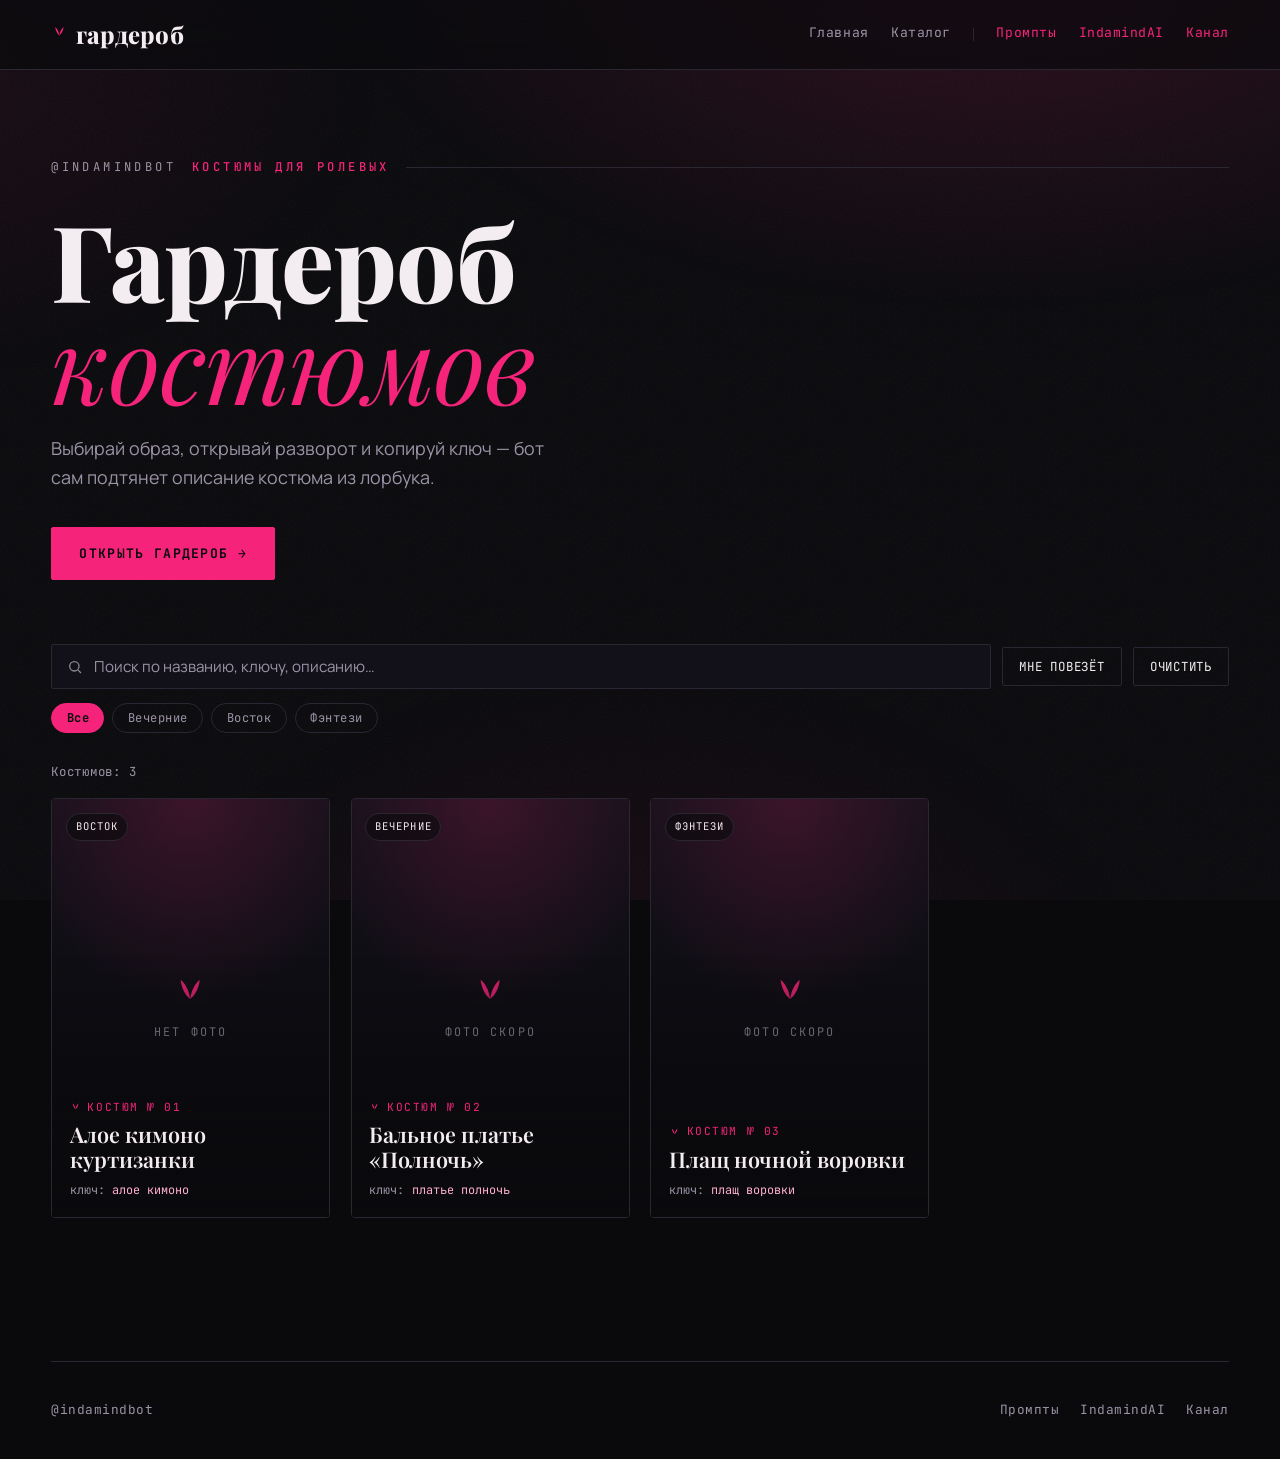
==== index.html @ 7b52be63 "Add files via upload" ====
<!DOCTYPE html>
<html lang="ru">
<head>
  <meta charset="UTF-8">
  <meta name="viewport" content="width=device-width, initial-scale=1.0">
  <title>гардероб</title>
  <meta name="description" content="Гардероб костюмов для ролевых игр: картинка, описание и ключ из лорбука.">
  <link rel="icon" type="image/png" href="[data-uri]">
  <link rel="apple-touch-icon" href="[data-uri]">
  <style>
@import url('https://fonts.googleapis.com/css2?family=Playfair+Display:ital,wght@0,400;0,600;0,800;0,900;1,400;1,600&family=Manrope:wght@400;500;600;700;800&family=JetBrains+Mono:wght@400;500;700&display=swap');

:root{
  --void:   #0a0a0d;
  --coal:   #121119;
  --smoke:  #1c1a25;
  --line:   #2a2733;
  --bone:   #f3ecf0;
  --ash:    #9c93a6;
  --demon:  #f5247a;
  --demon-deep: #b50f55;
  --blush:  #ffaecf;

  --display: "Playfair Display", Georgia, serif;
  --body:    "Manrope", system-ui, sans-serif;
  --mono:    "JetBrains Mono", ui-monospace, monospace;

  --maxw: 1180px;
}

*{ box-sizing: border-box; }
html{ scroll-behavior: smooth; }

body{
  margin: 0;
  background: var(--void);
  color: var(--bone);
  font-family: var(--body);
  font-size: 16px;
  line-height: 1.6;
  -webkit-font-smoothing: antialiased;
  position: relative;
  overflow-x: hidden;
}
body::before{
  content:""; position: fixed; inset: 0; z-index: -2; pointer-events: none;
  background:
    radial-gradient(1100px 620px at 78% -8%, rgba(245,36,122,.16), transparent 62%),
    radial-gradient(820px 520px at -8% 8%, rgba(245,36,122,.07), transparent 60%),
    radial-gradient(900px 700px at 50% 120%, rgba(181,15,85,.10), transparent 60%);
}
body::after{
  content:""; position: fixed; inset: 0; z-index: -1; pointer-events: none; opacity: .05;
  background-image: url("data:image/svg+xml;utf8,<svg xmlns='http://www.w3.org/2000/svg' width='160' height='160'><filter id='n'><feTurbulence type='fractalNoise' baseFrequency='0.85' numOctaves='2'/></filter><rect width='100%25' height='100%25' filter='url(%23n)'/></svg>");
}

a{ color: inherit; }
.wrap{ width: min(var(--maxw), 92vw); margin-inline: auto; }

.skip{ position:absolute; left:-9999px; top:0; background:var(--demon); color:#fff; padding:.6rem 1rem; z-index:100; }
.skip:focus{ left:1rem; top:1rem; }

.horns{ width:1em; height:1em; display:inline-block; fill: var(--demon); flex:none; }

/* ---------- nav ---------- */
.nav{
  position: sticky; top:0; z-index:30;
  background: rgba(10,10,13,.7);
  backdrop-filter: blur(14px);
  border-bottom: 1px solid var(--line);
}
.nav__inner{ display:flex; align-items:center; gap:1.4rem; padding:.95rem 0; }
.brand{
  display:inline-flex; align-items:center; gap:.5rem;
  font-family: var(--display); font-weight:800; font-size:1.5rem;
  letter-spacing:.01em; text-decoration:none;
}
.brand .horns{ font-size:1.05rem; transform: translateY(-1px); }
.nav__links{ margin-left:auto; display:flex; flex-wrap:wrap; align-items:center; gap:1.4rem; font-family:var(--mono); font-size:.82rem; letter-spacing:.04em; }
.nav__links a{
  text-decoration:none; color:var(--ash); padding-bottom:.2rem;
  border-bottom:1px solid transparent; transition:color .18s, border-color .18s;
}
.nav__links a:hover{ color:var(--bone); border-color:var(--demon); }
.nav__ext{ display:inline-flex; align-items:center; gap:1.4rem; }
.nav__ext:not(:empty)::before{ content:""; width:1px; height:13px; background:var(--line); }
.nav__ext .ext{ color:var(--demon); border-bottom:1px solid transparent; }
.nav__ext .ext:hover{ color:var(--blush); border-color:var(--demon); }
.handle-link{ text-decoration:none; color:inherit; transition:color .18s; }
.handle-link:hover{ color:var(--demon); }

/* ---------- hero ---------- */
.hero{ padding: 5.5rem 0 3rem; position:relative; }
.masthead{
  display:flex; align-items:center; gap:1rem;
  font-family:var(--mono); font-size:.76rem; letter-spacing:.28em; text-transform:uppercase;
  color:var(--ash); margin:0 0 2rem;
}
.masthead::after{ content:""; flex:1; height:1px; background:var(--line); }
.masthead b{ color:var(--demon); font-weight:500; }

.hero__title{
  font-family:var(--display); font-weight:800;
  font-size: clamp(3rem, 9vw, 6.6rem); line-height:.96; letter-spacing:-.01em;
  margin:0 0 1.4rem;
}
.hero__title em{ font-style:italic; font-weight:400; color:var(--demon); }
.hero__lead{ max-width:46ch; color:var(--ash); font-size:1.12rem; margin:0 0 2.2rem; }

.hero__body{ display:grid; gap:2.6rem; align-items:center; }
.hero__text{ min-width:0; }
.hero__art{ margin:0; position:relative; }
.hero__art img{ width:100%; height:auto; display:block; border-radius:6px; border:1px solid var(--line); box-shadow:0 24px 70px rgba(245,36,122,.2); }
.hero__art::before{ content:""; position:absolute; inset:0; border:1px solid var(--demon); border-radius:6px; transform:translate(12px,12px); opacity:.45; z-index:-1; }
@media(min-width:900px){ .hero__body{ grid-template-columns:1fr minmax(300px,440px); gap:4.5rem; } }

.btn{
  display:inline-flex; align-items:center; gap:.6rem;
  font-family:var(--mono); font-size:.82rem; letter-spacing:.1em; text-transform:uppercase;
  text-decoration:none; padding:.95rem 1.7rem;
  background:var(--demon); color:#0a0a0d; font-weight:700;
  border:1px solid var(--demon); border-radius:2px;
  transition: background .18s, box-shadow .18s, transform .1s;
}
.btn:hover{ background:var(--blush); box-shadow:0 8px 30px rgba(245,36,122,.35); }
.btn:active{ transform:translateY(1px); }

/* ---------- toolbar ---------- */
.toolbar{ padding:1rem 0 .2rem; }
.toolbar__row{ display:flex; flex-wrap:wrap; gap:.7rem; align-items:center; }
.search{ flex:1 1 240px; display:flex; align-items:center; gap:.6rem; background:var(--coal); border:1px solid var(--line); border-radius:2px; padding:.62rem .9rem; }
.search:focus-within{ border-color:var(--demon); }
.search input{ flex:1; min-width:0; background:none; border:none; color:var(--bone); font-family:var(--body); font-size:.95rem; outline:none; }
.search input::placeholder{ color:var(--ash); }
.search svg{ flex:none; opacity:.55; }
.tool-btn{
  font-family:var(--mono); font-size:.78rem; letter-spacing:.06em; text-transform:uppercase;
  background:transparent; color:var(--bone); border:1px solid var(--line); border-radius:2px;
  padding:.62rem 1rem; cursor:pointer; transition:border-color .18s, color .18s;
}
.tool-btn:hover{ border-color:var(--demon); color:var(--blush); }
.chips{ display:flex; flex-wrap:wrap; gap:.5rem; margin-top:.85rem; }
.chip{
  font-family:var(--mono); font-size:.76rem; letter-spacing:.04em;
  background:transparent; color:var(--ash); border:1px solid var(--line); border-radius:999px;
  padding:.4rem .9rem; cursor:pointer; transition:all .18s;
}
.chip:hover{ color:var(--bone); border-color:var(--ash); }
.chip[aria-pressed="true"]{ background:var(--demon); border-color:var(--demon); color:#0a0a0d; font-weight:700; }

.meta-row{ display:flex; justify-content:space-between; align-items:baseline; margin:1.6rem 0 1rem; color:var(--ash); font-family:var(--mono); font-size:.78rem; letter-spacing:.06em; }

/* ---------- grid / cards ---------- */
.grid{ display:grid; grid-template-columns:repeat(4,1fr); gap:1.3rem; padding-bottom:2.4rem; }
.card{
  position:relative; display:flex; flex-direction:column; height:420px;
  border:1px solid var(--line); border-radius:4px; overflow:hidden;
  background:var(--coal); cursor:pointer; text-align:left;
  transition: border-color .22s, transform .22s, box-shadow .22s;
}
.card:hover{ border-color:var(--demon); transform:translateY(-4px); box-shadow:0 18px 50px rgba(245,36,122,.18); }

.card__cover{ position:relative; flex:1; min-height:0; overflow:hidden; background:var(--smoke); }
.card__cover img{ width:100%; height:100%; object-fit:cover; display:block; transition:transform .5s ease; }
.card:hover .card__cover img{ transform:scale(1.06); }
.plate{ position:absolute; inset:0; display:grid; place-content:center; justify-items:center; gap:.6rem;
  background: radial-gradient(120% 90% at 50% 0%, rgba(245,36,122,.18), transparent 55%), linear-gradient(180deg, var(--coal), var(--void)); }
.plate .horns{ font-size:2.4rem; opacity:.9; }
.plate span{ font-family:var(--mono); font-size:.74rem; letter-spacing:.18em; text-transform:uppercase; color:var(--ash); }

.card__grad{ position:absolute; inset:0; background:linear-gradient(180deg, transparent 38%, rgba(10,10,13,.5) 64%, rgba(10,10,13,.97) 100%); }
.card__meta{ position:absolute; left:0; right:0; bottom:0; padding:1rem 1.1rem 1.1rem; }
.card__look{ font-family:var(--mono); font-size:.7rem; letter-spacing:.14em; text-transform:uppercase; color:var(--demon); display:flex; align-items:center; gap:.4rem; margin:0 0 .35rem; }
.card__title{ font-family:var(--display); font-weight:600; font-size:1.35rem; line-height:1.15; margin:0 0 .55rem; }
.card__key{ display:flex; align-items:center; gap:.45rem; font-family:var(--mono); font-size:.74rem; color:var(--blush); margin:0; white-space:nowrap; overflow:hidden; text-overflow:ellipsis; }
.card__key span{ color:var(--ash); flex:none; }
.card__cat{ position:absolute; top:.85rem; left:.85rem; font-family:var(--mono); font-size:.66rem; letter-spacing:.1em; text-transform:uppercase; color:var(--bone); background:rgba(10,10,13,.6); border:1px solid var(--line); backdrop-filter:blur(4px); padding:.28rem .55rem; border-radius:999px; }
.card__copy{ position:absolute; top:.85rem; right:.85rem; width:36px; height:36px; display:grid; place-items:center; border-radius:50%; border:1px solid var(--line); background:rgba(10,10,13,.6); color:var(--bone); cursor:pointer; opacity:0; transform:translateY(-4px); transition:all .2s; backdrop-filter:blur(4px); }
.card:hover .card__copy, .card:focus-within .card__copy{ opacity:1; transform:translateY(0); }
@media (hover:none){ .card__copy{ opacity:1; transform:none; } }
.card__copy:hover{ border-color:var(--demon); color:var(--demon); }
.card__copy.is-copied{ background:var(--demon); color:#0a0a0d; border-color:var(--demon); }

.empty{ text-align:center; color:var(--ash); padding:4rem 1rem; font-family:var(--mono); font-size:.88rem; }

/* ---------- modal ---------- */
.modal{ position:fixed; inset:0; z-index:50; display:none; align-items:center; justify-content:center; padding:1.2rem; }
.modal.open{ display:flex; }
.modal__bg{ position:absolute; inset:0; background:rgba(6,6,9,.78); backdrop-filter:blur(8px); animation:fade .25s ease; }
.modal__panel{
  position:relative; z-index:1; width:min(960px, 96vw); max-height:90vh; overflow:auto;
  display:grid; grid-template-columns:1fr 1.05fr;
  background:var(--coal); border:1px solid var(--line); border-radius:6px;
  box-shadow:0 30px 90px rgba(0,0,0,.6); animation:rise .28s ease;
}
.modal__media{ min-height:520px; background:var(--smoke); position:relative; overflow:hidden; }
.modal__media img{ position:absolute; inset:0; }
.modal__media img{ width:100%; height:100%; object-fit:cover; display:block; cursor:zoom-in; }
.modal__body{ padding:2rem; display:flex; flex-direction:column; gap:1rem; min-width:0; }
.modal__look{ font-family:var(--mono); font-size:.72rem; letter-spacing:.14em; text-transform:uppercase; color:var(--demon); display:flex; align-items:center; gap:.4rem; margin:0; }
.modal__title{ font-family:var(--display); font-weight:700; font-size:2rem; line-height:1.1; margin:0; }

.keys{ border:1px solid var(--line); border-radius:4px; padding:.85rem; background:rgba(245,36,122,.05); }
.keys__label{ font-family:var(--mono); font-size:.68rem; letter-spacing:.16em; text-transform:uppercase; color:var(--ash); margin:0 0 .55rem; }
.keys__list{ display:flex; flex-wrap:wrap; gap:.45rem; }
.key{
  display:inline-flex; align-items:center; gap:.45rem;
  font-family:var(--mono); font-size:.82rem; color:var(--bone);
  background:var(--void); border:1px solid var(--demon-deep); border-radius:999px;
  padding:.35rem .8rem; cursor:pointer; transition:all .18s;
}
.key svg{ opacity:.6; }
.key:hover{ border-color:var(--demon); color:var(--blush); }
.key.is-copied{ background:var(--demon); border-color:var(--demon); color:#0a0a0d; }
.keys__hint{ font-size:.78rem; color:var(--ash); margin:.55rem 0 0; }

.modal__tags{ display:flex; flex-wrap:wrap; gap:.4rem; }
.tag{ font-family:var(--mono); font-size:.7rem; color:var(--ash); border:1px solid var(--line); border-radius:999px; padding:.2rem .6rem; }
.modal__desc{ font-size:.95rem; line-height:1.7; color:#e7dfe6; background:var(--void); border:1px solid var(--line); border-radius:4px; padding:1rem; margin:0; white-space:pre-wrap; word-break:break-word; max-height:34vh; overflow:auto; }
.modal__actions{ margin-top:auto; display:grid; grid-template-columns:1fr 1fr; gap:.6rem; }
.modal__copy{ font-family:var(--mono); font-size:.78rem; letter-spacing:.08em; text-transform:uppercase; font-weight:700; background:var(--demon); color:#0a0a0d; border:1px solid var(--demon); border-radius:2px; padding:.9rem .6rem; cursor:pointer; transition:background .18s; }
.modal__copy:hover{ background:var(--blush); }
.modal__copy--ghost{ background:transparent; color:var(--bone); border-color:var(--line); }
.modal__copy--ghost:hover{ background:transparent; border-color:var(--demon); color:var(--blush); }
.modal__copy.is-copied{ background:var(--blush); border-color:var(--blush); color:#0a0a0d; }
.modal__copy--wide{ grid-column:1 / -1; }
.modal__close{ position:absolute; top:.7rem; right:.7rem; z-index:2; width:38px; height:38px; border-radius:50%; border:1px solid var(--line); background:rgba(10,10,13,.65); color:var(--bone); font-size:1.1rem; cursor:pointer; backdrop-filter:blur(4px); }
.modal__close:hover{ border-color:var(--demon); color:var(--demon); }

/* просмотр картинки целиком */
.zoom{ position:fixed; inset:0; z-index:60; display:none; align-items:center; justify-content:center; background:rgba(6,6,9,.94); padding:1.2rem; cursor:zoom-out; }
.zoom.open{ display:flex; }
.zoom img{ max-width:100%; max-height:100%; object-fit:contain; border-radius:4px; }

@keyframes fade{ from{opacity:0} to{opacity:1} }
@keyframes rise{ from{opacity:0; transform:translateY(14px) scale(.99)} to{opacity:1; transform:none} }

/* ---------- footer ---------- */
.foot{ border-top:1px solid var(--line); margin-top:2rem; padding:2.4rem 0; display:flex; flex-wrap:wrap; gap:1rem; justify-content:space-between; align-items:center; color:var(--ash); font-family:var(--mono); font-size:.8rem; letter-spacing:.04em; }
.foot a{ color:var(--ash); text-decoration:none; }
.foot a:hover{ color:var(--demon); }
[data-links]{ display:flex; flex-wrap:wrap; gap:1.3rem; }

:focus-visible{ outline:2px solid var(--demon); outline-offset:3px; }

@media (max-width:760px){
  .modal__panel{ grid-template-columns:1fr; }
  .modal__media{ min-height:0; aspect-ratio:4/5; }
  .modal__body{ padding:1.4rem; }
  .modal__title{ font-size:1.6rem; }
  .modal__desc{ max-height:none; }
}
@media (max-width:1080px){ .grid{ grid-template-columns:repeat(3,1fr); } }
@media (max-width:780px){ .grid{ grid-template-columns:repeat(2,1fr); } .card{ height:360px; } }
@media (max-width:520px){ .grid{ grid-template-columns:1fr; } .card{ height:440px; } .nav__links{ gap:.9rem; } .nav__ext{ gap:.9rem; } }

/* пагинация */
.pager{ display:flex; justify-content:center; align-items:center; gap:.4rem; flex-wrap:wrap; padding:.5rem 0 4rem; }
.pager button{ font-family:var(--mono); font-size:.82rem; min-width:40px; height:40px; padding:0 .75rem; background:transparent; color:var(--bone); border:1px solid var(--line); border-radius:4px; cursor:pointer; transition:all .15s; }
.pager button:hover:not(:disabled){ border-color:var(--demon); color:var(--blush); }
.pager button[aria-current="true"]{ background:var(--demon); border-color:var(--demon); color:#0a0a0d; font-weight:700; }
.pager button:disabled{ opacity:.3; cursor:default; }
.pager__gap{ color:var(--ash); padding:0 .15rem; }

@media (prefers-reduced-motion: reduce){
  *{ animation:none !important; transition:none !important; scroll-behavior:auto !important; }
  .card:hover .card__cover img{ transform:none; }
}

/* ===== курсоры ===== */
html, body { cursor: url("data:image/svg+xml,%3Csvg%20xmlns%3D%27http%3A%2F%2Fwww.w3.org%2F2000%2Fsvg%27%20width%3D%2728%27%20height%3D%2728%27%20viewBox%3D%270%200%2028%2028%27%3E%3Cpath%20d%3D%27M4%202%20L4%2020%20L8.5%2015.8%20L11.6%2022.6%20L14.5%2021.3%20L11.4%2014.8%20L17.6%2014.8%20Z%27%20fill%3D%27%23f5247a%27%20stroke%3D%27%23ffffff%27%20stroke-width%3D%271.3%27%20stroke-linejoin%3D%27round%27%2F%3E%3C%2Fsvg%3E") 4 2, auto; }
a, button, [role="button"], .chip, .tool-btn, .btn, .card, .card__copy, .key, .pager button, .modal__copy, .modal__close, .nav__links a, .handle-link, .nav__ext .ext { cursor: url("data:image/svg+xml,%3Csvg%20xmlns%3D%27http%3A%2F%2Fwww.w3.org%2F2000%2Fsvg%27%20width%3D%2728%27%20height%3D%2728%27%20viewBox%3D%270%200%2028%2028%27%3E%3Cpath%20d%3D%27M4%202%20L4%2020%20L8.5%2015.8%20L11.6%2022.6%20L14.5%2021.3%20L11.4%2014.8%20L17.6%2014.8%20Z%27%20fill%3D%27%23f5247a%27%20stroke%3D%27%23ffffff%27%20stroke-width%3D%271.3%27%20stroke-linejoin%3D%27round%27%2F%3E%3C%2Fsvg%3E") 4 2, default !important; }
input, textarea, select { cursor: text !important; }
@media (hover: none), (pointer: coarse) { html, body, a, button, [role="button"], .chip, .tool-btn, .btn, .card, .key, input, textarea, select { cursor: auto !important; } }
@keyframes rpShimmer { 0%{filter:hue-rotate(0deg) brightness(1.15)} 50%{filter:hue-rotate(-55deg) brightness(1.6)} 100%{filter:hue-rotate(0deg) brightness(1.15)} }
.siteglow.over{ animation: rpShimmer 1.1s linear infinite; }

/* ===== NSFW 21+ ===== */
.chip--nsfw{ border-color:#7a2740; color:#ff6aa0; }
.chip--nsfw[aria-pressed="true"]{ background:#7a1030; border-color:#7a1030; color:#ffd6e4; }
.grid.nsfw-blur{ filter: blur(16px); pointer-events:none; user-select:none; opacity:.5; }
.nsfwgate{ border:1px solid var(--line); border-radius:8px; background:linear-gradient(180deg, rgba(122,16,48,.20), var(--coal)); padding:2.4rem 1.5rem; text-align:center; margin:0 0 1.3rem; }
.nsfwgate__lock{ font-size:2.4rem; line-height:1; margin-bottom:.5rem; }
.nsfwgate h3{ font-family:var(--display); font-weight:700; font-size:1.7rem; margin:.2rem 0 .5rem; }
.nsfwgate p{ color:var(--ash); max-width:48ch; margin:0 auto 1.5rem; font-size:.97rem; }
.nsfwgate__btns{ display:flex; gap:.8rem; justify-content:center; flex-wrap:wrap; }
  </style>
</head>
<body>
  <a class="skip" href="#grid">К костюмам</a>

  <nav class="nav">
    <div class="wrap nav__inner">
      <a class="brand" href="#top">
        <svg class="horns" viewBox="0 0 24 24" aria-hidden="true"><path d="M12 15C9.2 13 6.8 9.2 6 3c2.9 2.4 5 5.9 6 12zm0 0c2.8-2 5.2-5.8 6-12-2.9 2.4-5 5.9-6 12z"/></svg>
        <span data-site-name>гардероб</span>
      </a>
      <div class="nav__links">
        <a href="#top">Главная</a>
        <a href="#grid">Каталог</a>
        <span class="nav__ext" data-links-nav></span>
      </div>
    </div>
  </nav>

  <main id="top">
    <header class="hero wrap">
      <p class="masthead"><a data-handle class="handle-link" href="#">@yourname</a> <b data-tagline>костюмы для ролевых</b></p>
      <div class="hero__body">
        <div class="hero__text">
          <h1 class="hero__title">Гардероб<br><em>костюмов</em></h1>
          <p class="hero__lead">
            Выбирай образ, открывай разворот и копируй ключ —
            бот сам подтянет описание костюма из лорбука.
          </p>
          <a class="btn" href="#grid">Открыть гардероб →</a>
        </div>
        <figure class="hero__art">
          <img src="wardrobe.png" alt="" loading="lazy"
               onerror="this.closest('.hero__art').style.display='none'">
        </figure>
      </div>
    </header>

    <div class="toolbar">
      <div class="wrap">
        <div class="toolbar__row">
          <label class="search">
            <svg width="16" height="16" viewBox="0 0 24 24" fill="none" stroke="currentColor" stroke-width="2" aria-hidden="true"><circle cx="11" cy="11" r="7"/><path d="m21 21-4.3-4.3"/></svg>
            <input id="search" type="search" placeholder="Поиск по названию, ключу, описанию…" aria-label="Поиск">
          </label>
          <button id="random" class="tool-btn" type="button">Мне повезёт</button>
          <button id="clear" class="tool-btn" type="button">Очистить</button>
        </div>
        <div id="chips" class="chips" role="group" aria-label="Категории"></div>
      </div>
    </div>

    <div class="wrap">
      <div class="meta-row"><span>Костюмов: <span id="count">0</span></span></div>
      <div id="nsfwgate" class="nsfwgate" hidden>
        <div class="nsfwgate__lock">🔞</div>
        <h3>Раздел 21+</h3>
        <p>Здесь материалы откровенного содержания только для взрослых. Открывая раздел, ты подтверждаешь, что тебе есть 21 год.</p>
        <div class="nsfwgate__btns">
          <button id="nsfwyes" class="btn" type="button">Мне есть 21 — открыть</button>
          <button id="nsfwno" class="tool-btn" type="button">Назад</button>
        </div>
      </div>
      <div id="grid" class="grid"></div>
      <p id="empty" class="empty" hidden>Ничего не нашлось. Попробуй другой запрос или категорию.</p>
      <div id="pager" class="pager"></div>
    </div>
  </main>

  <footer class="foot wrap">
    <a data-handle class="handle-link" href="#">@yourname</a>
    <span data-links></span>
  </footer>

  <div class="modal" id="modal" role="dialog" aria-modal="true" aria-labelledby="m-title" aria-hidden="true">
    <div class="modal__bg" data-close></div>
    <div class="modal__panel">
      <button class="modal__close" type="button" data-close aria-label="Закрыть">✕</button>
      <div class="modal__media" id="m-media"></div>
      <div class="modal__body">
        <p class="modal__look" id="m-look"></p>
        <h2 class="modal__title" id="m-title"></h2>
        <div class="keys" id="m-keysbox">
          <p class="keys__label">Ключ — нажми, чтобы скопировать</p>
          <div class="keys__list" id="m-keys"></div>
          <p class="keys__hint">Напиши ключ в чате — и бот наденет этот костюм.</p>
        </div>
        <div class="modal__tags" id="m-tags"></div>
        <p class="modal__desc" id="m-desc"></p>
        <div class="modal__actions">
          <button class="modal__copy" id="m-copykeys" type="button">Копировать ключи</button>
          <button class="modal__copy modal__copy--ghost" id="m-copyentry" type="button">Копировать запись</button>
          <button class="modal__copy modal__copy--ghost modal__copy--wide" id="m-copylink" type="button">Ссылка на костюм</button>
        </div>
      </div>
    </div>
  </div>

  <div class="zoom" id="zoom" aria-hidden="true"><img id="zoom-img" alt=""></div>

  <!-- костюмы берутся из costumes.js — правь ТОТ файл -->
  <script src="costumes.js"></script>
  <script>
/* ============================================================
   НАСТРОЙКИ — меняй здесь
   ============================================================ */
const CONFIG = {
  siteName: "гардероб",
  tagline:  "костюмы для ролевых",
  handle:   "@indamindbot",
  handleUrl: "https://t.me/indamindbot",
  links: {                                    // ссылки в меню и подвале ("" = скрыть)
    "Промпты":    "https://indamind.github.io/prompt/",
    "IndamindAI": "https://indamindai.com/",
    "Канал":      "https://t.me/your_cai"
  }
};

const HORNS = '<svg class="horns" viewBox="0 0 24 24" aria-hidden="true"><path d="M12 15C9.2 13 6.8 9.2 6 3c2.9 2.4 5 5.9 6 12zm0 0c2.8-2 5.2-5.8 6-12-2.9 2.4-5 5.9-6 12z"/></svg>';
const COPY_ICON = '<svg width="15" height="15" viewBox="0 0 24 24" fill="none" stroke="currentColor" stroke-width="2"><rect x="9" y="9" width="11" height="11" rx="2"/><path d="M5 15V5a2 2 0 0 1 2-2h10"/></svg>';
const KEY_ICON = '<svg width="12" height="12" viewBox="0 0 24 24" fill="none" stroke="currentColor" stroke-width="2"><rect x="9" y="9" width="11" height="11" rx="2"/><path d="M5 15V5a2 2 0 0 1 2-2h10"/></svg>';
const NS = "NSFW 21+";

let DATA = [];
const PER_PAGE = 12;
const state = { category: "Все", query: "", page: 1, nsfwOk: false };
const els = {};

function keysOf(p){ return (Array.isArray(p.keys) ? p.keys : [p.keys]).map(k=>String(k||"").trim()).filter(Boolean); }

function init(){
  DATA = Array.isArray(window.COSTUMES) ? window.COSTUMES : [];
  document.querySelectorAll("[data-site-name]").forEach(n => n.textContent = CONFIG.siteName);
  document.querySelectorAll("[data-tagline]").forEach(n => n.textContent = CONFIG.tagline);
  document.querySelectorAll("[data-handle]").forEach(n => {
    n.textContent = CONFIG.handle;
    if(n.tagName === "A" && CONFIG.handleUrl){ n.href = CONFIG.handleUrl; n.target = "_blank"; n.rel = "noopener"; }
  });
  fillLinks();

  els.grid   = document.getElementById("grid");
  els.chips  = document.getElementById("chips");
  els.search = document.getElementById("search");
  els.count  = document.getElementById("count");
  els.empty  = document.getElementById("empty");
  els.modal  = document.getElementById("modal");
  els.pager  = document.getElementById("pager");
  els.nsfwgate = document.getElementById("nsfwgate");
  els.zoom   = document.getElementById("zoom");
  try { state.nsfwOk = sessionStorage.getItem("nsfw_ok") === "1"; } catch(e){}

  buildChips();
  setupNsfwGate();
  bindControls();
  bindModal();
  render();
  openFromHash();
  window.addEventListener("hashchange", openFromHash);
}

function fillLinks(){
  const entries = Object.entries(CONFIG.links).filter(([_, u]) => u);
  document.querySelectorAll("[data-links]").forEach(holder=>{
    holder.innerHTML = "";
    entries.forEach(([label, url])=>{
      const a = document.createElement("a");
      a.href = url; a.textContent = label; a.target = "_blank"; a.rel = "noopener";
      holder.appendChild(a);
    });
  });
  document.querySelectorAll("[data-links-nav]").forEach(holder=>{
    holder.innerHTML = "";
    entries.forEach(([label, url])=>{
      const a = document.createElement("a");
      a.className = "ext"; a.href = url; a.textContent = label; a.target = "_blank"; a.rel = "noopener";
      holder.appendChild(a);
    });
  });
}

function categories(){
  const set = new Set(DATA.map(p=>p.category).filter(Boolean));
  const rest = [...set].filter(c=>c!==NS).sort((a,b)=>a.localeCompare(b,"ru"));
  const out = ["Все", ...rest];
  if(set.has(NS)) out.push(NS);
  return out;
}

function pressChip(cat){
  [...els.chips.children].forEach(c=>c.setAttribute("aria-pressed", c.textContent === cat));
}

function setupNsfwGate(){
  document.getElementById("nsfwyes").addEventListener("click", ()=>{ state.nsfwOk = true; try{ sessionStorage.setItem("nsfw_ok","1"); }catch(e){} render(); });
  document.getElementById("nsfwno").addEventListener("click", ()=>{ state.category = "Все"; state.page = 1; pressChip("Все"); render(); });
}

function buildChips(){
  els.chips.innerHTML = "";
  categories().forEach(cat=>{
    const b = document.createElement("button");
    b.className = "chip" + (cat===NS ? " chip--nsfw" : ""); b.textContent = cat; b.type = "button";
    b.setAttribute("aria-pressed", cat === state.category);
    b.addEventListener("click", ()=>{ state.category = cat; state.page = 1; pressChip(cat); render(); });
    els.chips.appendChild(b);
  });
}

function bindControls(){
  els.search.addEventListener("input", e=>{ state.query = e.target.value.trim().toLowerCase(); state.page = 1; render(); });
  document.getElementById("clear").addEventListener("click", ()=>{
    state.category = "Все"; state.query = ""; state.page = 1; els.search.value = ""; pressChip("Все"); render();
  });
  document.getElementById("random").addEventListener("click", ()=>{
    const list = visible();
    if(!list.length) return;
    openModal(DATA.indexOf(list[Math.floor(Math.random()*list.length)]));
  });
}

function visible(){
  return DATA.filter(p=>{
    const isNs = p.category === NS;
    if(state.category === NS){ if(!isNs) return false; }
    else if(isNs) return false;
    if(state.category !== "Все" && p.category !== state.category) return false;
    if(!state.query) return true;
    return [p.title, p.category, keysOf(p).join(" "), (p.tags||[]).join(" "), p.description].join(" ").toLowerCase().includes(state.query);
  });
}

function render(){
  const list = visible();
  els.count.textContent = list.length;
  const pages = Math.max(1, Math.ceil(list.length / PER_PAGE));
  state.page = Math.min(Math.max(1, state.page), pages);
  const start = (state.page - 1) * PER_PAGE;
  els.grid.innerHTML = "";
  els.empty.hidden = list.length > 0;
  list.slice(start, start + PER_PAGE).forEach(p=> els.grid.appendChild(card(p, DATA.indexOf(p))));
  const locked = state.category === NS && !state.nsfwOk;
  els.grid.classList.toggle("nsfw-blur", locked);
  els.nsfwgate.hidden = !locked;
  renderPager(pages);
}

function renderPager(pages){
  els.pager.innerHTML = "";
  if(pages <= 1) return;
  const mk = (label, page, opt={})=>{
    const b = document.createElement("button");
    b.type = "button"; b.textContent = label;
    if(opt.current) b.setAttribute("aria-current","true");
    if(opt.disabled) b.disabled = true; else b.addEventListener("click", ()=> goPage(page));
    return b;
  };
  els.pager.appendChild(mk("←", state.page-1, { disabled: state.page===1 }));
  pageNumbers(state.page, pages).forEach(n=>{
    if(n === "…"){ const s=document.createElement("span"); s.className="pager__gap"; s.textContent="…"; els.pager.appendChild(s); }
    else els.pager.appendChild(mk(String(n), n, { current: n===state.page }));
  });
  els.pager.appendChild(mk("→", state.page+1, { disabled: state.page===pages }));
}

function pageNumbers(cur, total){
  if(total <= 7) return Array.from({length: total}, (_,i)=> i+1);
  const arr = [...new Set([1, 2, total-1, total, cur-1, cur, cur+1])].filter(n=> n>=1 && n<=total).sort((a,b)=> a-b);
  const out = []; let prev = 0;
  arr.forEach(n=>{ if(n - prev > 1) out.push("…"); out.push(n); prev = n; });
  return out;
}

function goPage(p){
  state.page = p; render();
  els.grid.scrollIntoView({ behavior:"smooth", block:"start" });
}

function num(i){ return String(i+1).padStart(2,"0"); }

function cover(p){
  return p.image
    ? `<img src="${esc(p.image)}" alt="" loading="lazy" onerror="this.replaceWith(Object.assign(document.createElement('div'),{className:'plate',innerHTML:'${HORNS.replace(/"/g,"&quot;")}<span>нет фото</span>'}))">`
    : `<div class="plate">${HORNS}<span>фото скоро</span></div>`;
}

function card(p, idx){
  const el = document.createElement("article");
  const keys = keysOf(p);
  el.className = "card";
  el.setAttribute("role","button");
  el.setAttribute("tabindex","0");
  el.setAttribute("aria-label", (p.title||"Костюм")+" — открыть");
  el.innerHTML = `
    <div class="card__cover">
      ${cover(p)}
      ${p.category ? `<span class="card__cat">${esc(p.category)}</span>` : ""}
      ${keys.length ? `<button class="card__copy" type="button" aria-label="Копировать ключ" title="Копировать ключ">${COPY_ICON}</button>` : ""}
      <div class="card__grad"></div>
      <div class="card__meta">
        <p class="card__look">${HORNS} костюм № ${num(idx)}</p>
        <h3 class="card__title">${esc(p.title||"Без названия")}</h3>
        ${keys.length ? `<p class="card__key"><span>ключ:</span>${esc(keys[0])}</p>` : ""}
      </div>
    </div>`;
  el.addEventListener("click", ()=> openModal(idx));
  el.addEventListener("keydown", e=>{ if(e.target===el && (e.key==="Enter"||e.key===" ")){ e.preventDefault(); openModal(idx); }});
  const cp = el.querySelector(".card__copy");
  if(cp) cp.addEventListener("click", e=>{ e.stopPropagation(); copy(keys[0], cp); });
  return el;
}

/* ---------- модалка ---------- */
let lastFocus = null;

function bindModal(){
  els.modal.querySelectorAll("[data-close]").forEach(b=> b.addEventListener("click", closeModal));
  document.addEventListener("keydown", e=>{
    if(e.key !== "Escape") return;
    if(els.zoom.classList.contains("open")) closeZoom();
    else if(els.modal.classList.contains("open")) closeModal();
  });
  ["m-copykeys","m-copyentry","m-copylink"].forEach(id=>{
    document.getElementById(id).addEventListener("click", function(){ copy(this._text || "", this); });
  });
  els.zoom.addEventListener("click", closeZoom);
}

function openModal(idx){
  const p = DATA[idx];
  if(!p) return;
  if(p.category === NS && !state.nsfwOk){
    state.category = NS; state.page = 1; pressChip(NS); render();
    els.nsfwgate.scrollIntoView({ behavior:"smooth", block:"center" });
    return;
  }
  if(!els.modal.classList.contains("open")) lastFocus = document.activeElement;
  const keys = keysOf(p);

  const media = document.getElementById("m-media");
  media.innerHTML = cover(p);
  const img = media.querySelector("img");
  if(img) img.addEventListener("click", ()=> openZoom(p.image));

  document.getElementById("m-look").innerHTML = HORNS + " костюм № " + num(idx) + (p.category ? " · " + esc(p.category) : "");
  document.getElementById("m-title").textContent = p.title || "Без названия";

  const box = document.getElementById("m-keysbox");
  const list = document.getElementById("m-keys");
  box.hidden = !keys.length;
  list.innerHTML = "";
  keys.forEach(k=>{
    const b = document.createElement("button");
    b.type = "button"; b.className = "key"; b.innerHTML = esc(k) + KEY_ICON;
    b.addEventListener("click", ()=> copy(k, b));
    list.appendChild(b);
  });

  document.getElementById("m-tags").innerHTML = (p.tags||[]).filter(Boolean).map(t=>`<span class="tag">${esc(t)}</span>`).join("");
  document.getElementById("m-desc").textContent = (p.description || "").trim();

  setBtn("m-copykeys", keys.join(", "), keys.length > 1 ? "Копировать ключи" : "Копировать ключ", !keys.length);
  setBtn("m-copyentry", ((p.title||"") + "\n" + (p.description||"").trim()).trim(), "Копировать запись");
  setBtn("m-copylink", location.origin + location.pathname + "#" + num(idx), "Ссылка на костюм");

  if(location.hash !== "#" + num(idx)) history.replaceState(null, "", "#" + num(idx));
  els.modal.classList.add("open");
  els.modal.setAttribute("aria-hidden","false");
  document.body.style.overflow = "hidden";
  els.modal.querySelector(".modal__panel").scrollTop = 0;
  els.modal.querySelector(".modal__close").focus();
}

function setBtn(id, text, label, hide){
  const b = document.getElementById(id);
  b._text = text; b._label = label; b.textContent = label;
  b.classList.remove("is-copied"); b.hidden = !!hide;
}

function closeModal(){
  els.modal.classList.remove("open");
  els.modal.setAttribute("aria-hidden","true");
  document.body.style.overflow = "";
  history.replaceState(null, "", location.pathname + location.search);
  if(lastFocus && lastFocus.focus) lastFocus.focus();
}

function openFromHash(){
  const m = location.hash.match(/^#(\d+)$/);
  if(m) openModal(parseInt(m[1], 10) - 1);
}

function openZoom(src){
  document.getElementById("zoom-img").src = src;
  els.zoom.classList.add("open"); els.zoom.setAttribute("aria-hidden","false");
}
function closeZoom(){ els.zoom.classList.remove("open"); els.zoom.setAttribute("aria-hidden","true"); }

/* ---------- копирование ---------- */
function copy(text, btn){
  const done = ()=>{
    btn.classList.add("is-copied");
    if(btn._label) btn.textContent = "Скопировано ✓";
    clearTimeout(btn._t);
    btn._t = setTimeout(()=>{ btn.classList.remove("is-copied"); if(btn._label) btn.textContent = btn._label; }, 1500);
  };
  if(navigator.clipboard && window.isSecureContext){
    navigator.clipboard.writeText(text).then(done).catch(()=>fallback(text,done));
  } else fallback(text,done);
}
function fallback(text, done){
  const ta = document.createElement("textarea");
  ta.value = text; ta.style.position="fixed"; ta.style.opacity="0";
  document.body.appendChild(ta); ta.select();
  try{ document.execCommand("copy"); done(); }catch(_){}
  document.body.removeChild(ta);
}

function esc(s){ return String(s).replace(/[&<>"']/g, c=>({ "&":"&amp;","<":"&lt;",">":"&gt;",'"':"&quot;","'":"&#39;" }[c])); }

document.addEventListener("DOMContentLoaded", init);
  </script>

  <script>
  (function(){
    var mm = window.matchMedia;
    if (mm && (mm('(hover: none)').matches || mm('(pointer: coarse)').matches || mm('(prefers-reduced-motion: reduce)').matches)) return;
    var glow = document.createElement('div');
    glow.style.cssText = 'position:fixed;left:0;top:0;width:26px;height:26px;border-radius:50%;pointer-events:none;z-index:9999;transform:translate(-50%,-50%);background:radial-gradient(circle,rgba(245,36,122,.55),rgba(245,36,122,0) 70%);opacity:0;transition:opacity .3s;mix-blend-mode:screen;';
    glow.className='siteglow';
    document.body.appendChild(glow);
    var mx=0,my=0,gx=0,gy=0,shown=false;
    window.addEventListener('mousemove',function(e){ mx=e.clientX; my=e.clientY; if(!shown){shown=true; glow.style.opacity='1';} var c = e.target && e.target.closest ? e.target.closest('a,button,[role="button"]') : null; glow.classList.toggle('over', !!c); });
    window.addEventListener('mouseout',function(e){ if(!e.relatedTarget){ glow.style.opacity='0'; shown=false; } });
    (function loop(){ gx+=(mx-gx)*0.18; gy+=(my-gy)*0.18; glow.style.left=gx+'px'; glow.style.top=gy+'px'; requestAnimationFrame(loop); })();
  })();
  </script>
</body>
</html>
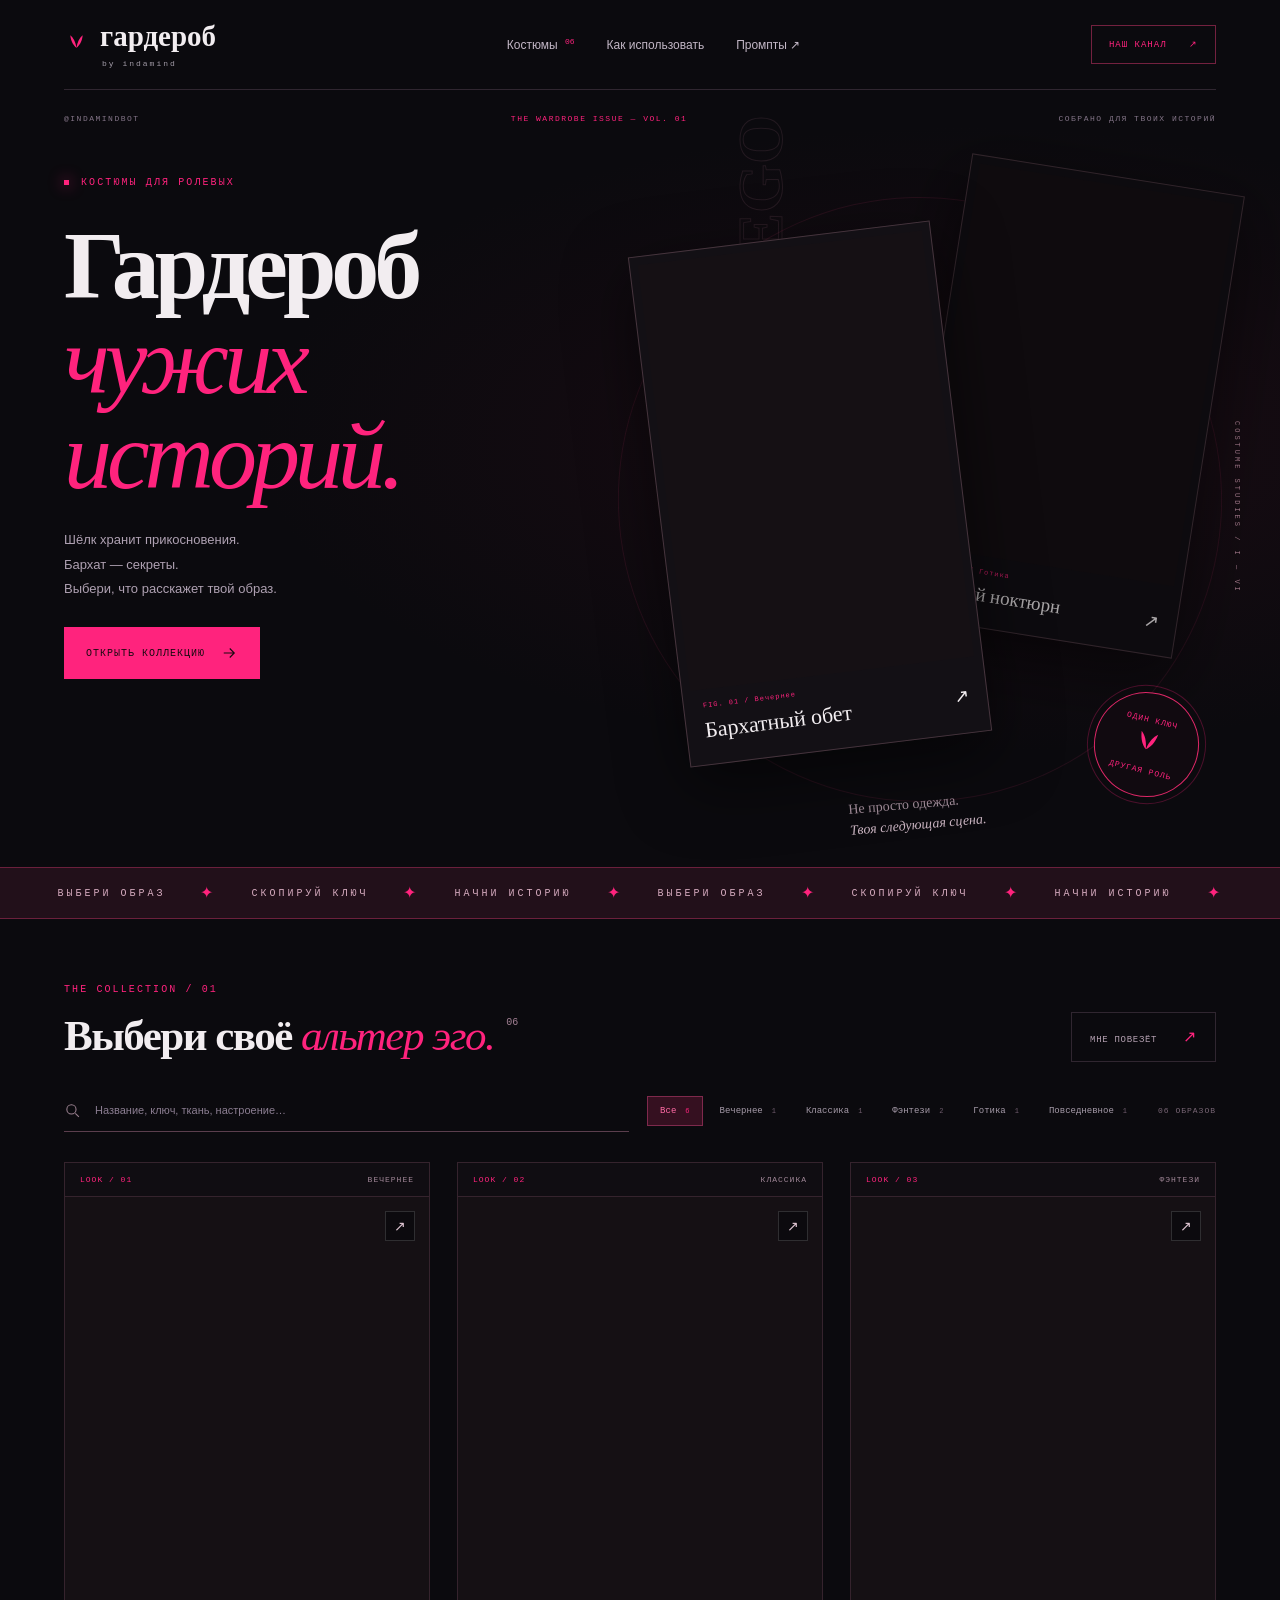
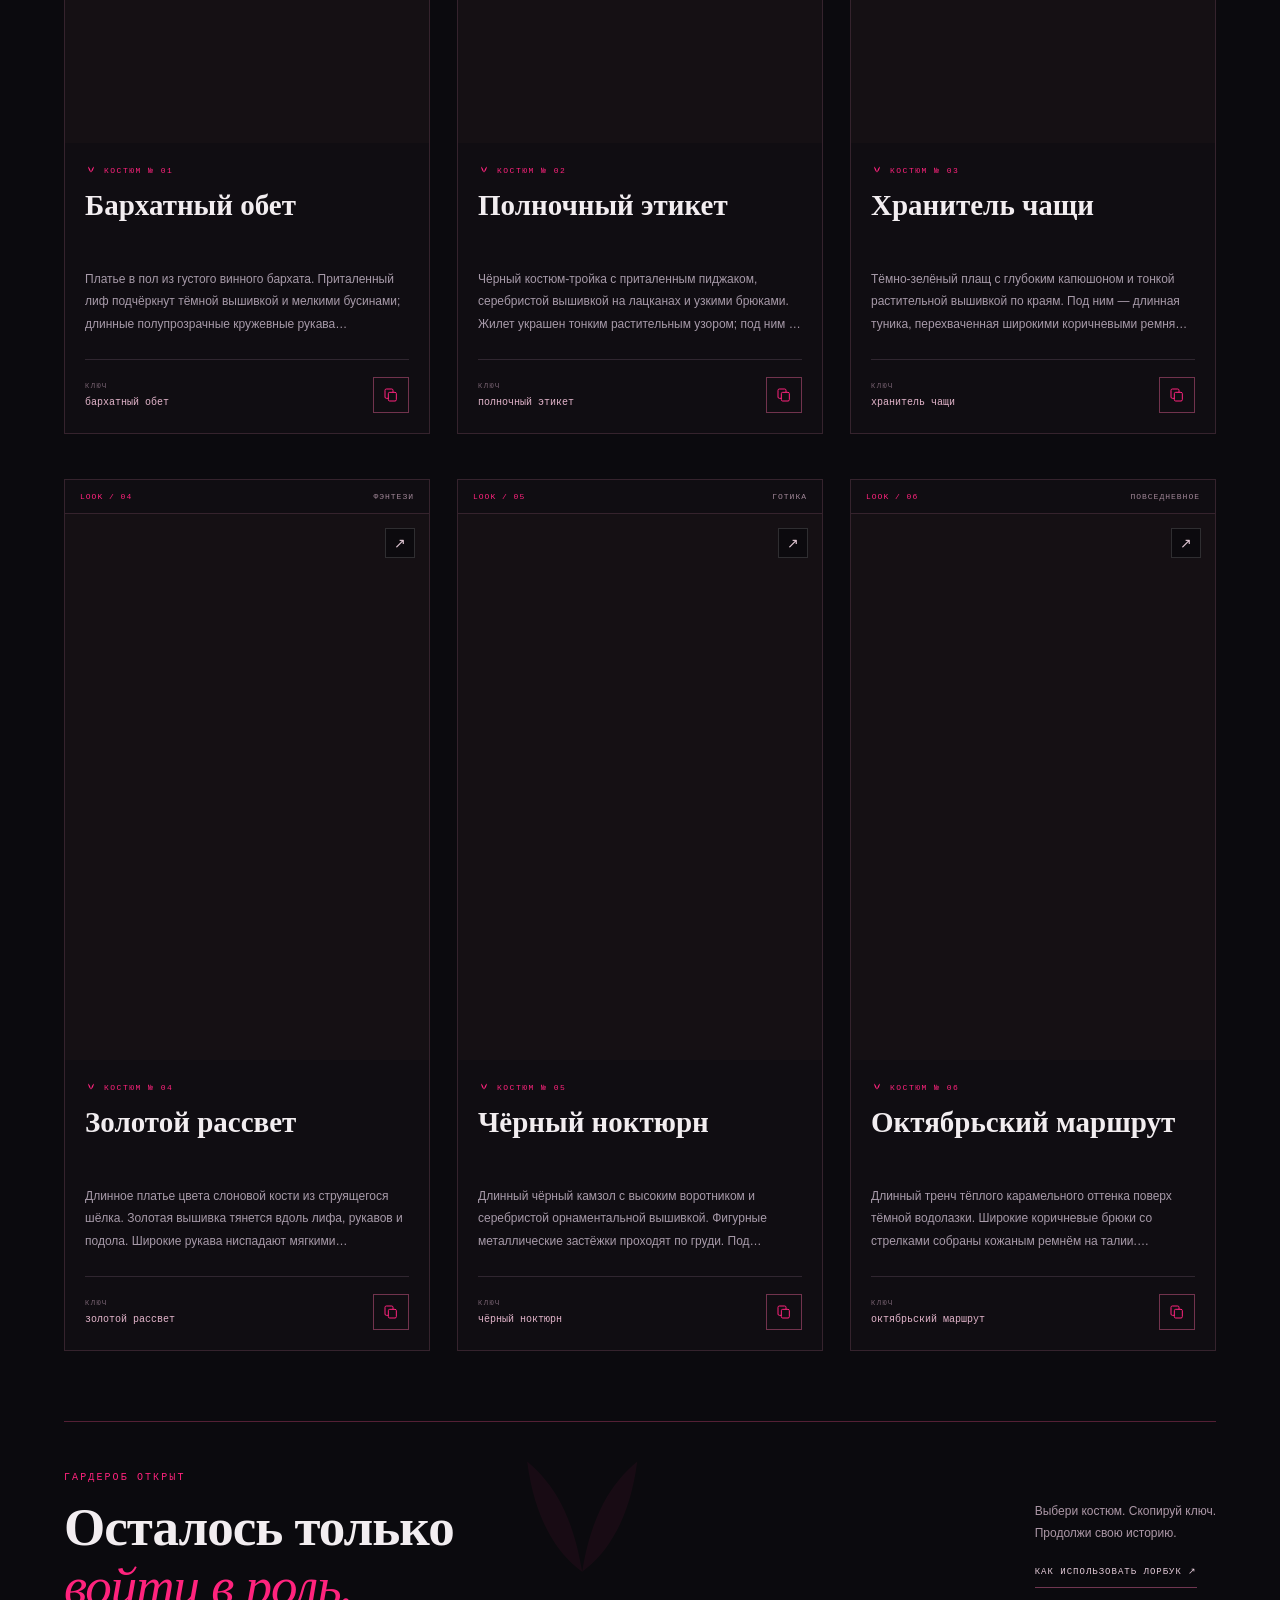
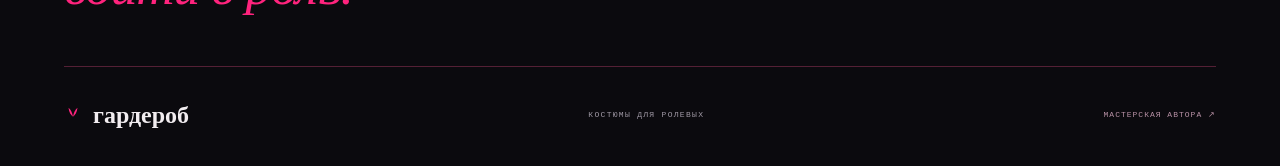
==== commit 7c5e0bad: "Add files via upload" ====
--- a/index.html
+++ b/index.html
@@ -1,724 +1,5 @@
-<!DOCTYPE html>
-<html lang="ru">
-<head>
-  <meta charset="UTF-8">
-  <meta name="viewport" content="width=device-width, initial-scale=1.0">
-  <title>гардероб</title>
-  <meta name="description" content="Гардероб костюмов для ролевых игр: картинка, описание и ключ из лорбука.">
-  <link rel="icon" type="image/png" href="[data-uri]">
-  <link rel="apple-touch-icon" href="[data-uri]">
-  <style>
-@import url('https://fonts.googleapis.com/css2?family=Playfair+Display:ital,wght@0,400;0,600;0,800;0,900;1,400;1,600&family=Manrope:wght@400;500;600;700;800&family=JetBrains+Mono:wght@400;500;700&display=swap');
-
-:root{
-  --void:   #0a0a0d;
-  --coal:   #121119;
-  --smoke:  #1c1a25;
-  --line:   #2a2733;
-  --bone:   #f3ecf0;
-  --ash:    #9c93a6;
-  --demon:  #f5247a;
-  --demon-deep: #b50f55;
-  --blush:  #ffaecf;
-
-  --display: "Playfair Display", Georgia, serif;
-  --body:    "Manrope", system-ui, sans-serif;
-  --mono:    "JetBrains Mono", ui-monospace, monospace;
-
-  --maxw: 1180px;
-}
-
-*{ box-sizing: border-box; }
-html{ scroll-behavior: smooth; }
-
-body{
-  margin: 0;
-  background: var(--void);
-  color: var(--bone);
-  font-family: var(--body);
-  font-size: 16px;
-  line-height: 1.6;
-  -webkit-font-smoothing: antialiased;
-  position: relative;
-  overflow-x: hidden;
-}
-body::before{
-  content:""; position: fixed; inset: 0; z-index: -2; pointer-events: none;
-  background:
-    radial-gradient(1100px 620px at 78% -8%, rgba(245,36,122,.16), transparent 62%),
-    radial-gradient(820px 520px at -8% 8%, rgba(245,36,122,.07), transparent 60%),
-    radial-gradient(900px 700px at 50% 120%, rgba(181,15,85,.10), transparent 60%);
-}
-body::after{
-  content:""; position: fixed; inset: 0; z-index: -1; pointer-events: none; opacity: .05;
-  background-image: url("data:image/svg+xml;utf8,<svg xmlns='http://www.w3.org/2000/svg' width='160' height='160'><filter id='n'><feTurbulence type='fractalNoise' baseFrequency='0.85' numOctaves='2'/></filter><rect width='100%25' height='100%25' filter='url(%23n)'/></svg>");
-}
-
-a{ color: inherit; }
-.wrap{ width: min(var(--maxw), 92vw); margin-inline: auto; }
-
-.skip{ position:absolute; left:-9999px; top:0; background:var(--demon); color:#fff; padding:.6rem 1rem; z-index:100; }
-.skip:focus{ left:1rem; top:1rem; }
-
-.horns{ width:1em; height:1em; display:inline-block; fill: var(--demon); flex:none; }
-
-/* ---------- nav ---------- */
-.nav{
-  position: sticky; top:0; z-index:30;
-  background: rgba(10,10,13,.7);
-  backdrop-filter: blur(14px);
-  border-bottom: 1px solid var(--line);
-}
-.nav__inner{ display:flex; align-items:center; gap:1.4rem; padding:.95rem 0; }
-.brand{
-  display:inline-flex; align-items:center; gap:.5rem;
-  font-family: var(--display); font-weight:800; font-size:1.5rem;
-  letter-spacing:.01em; text-decoration:none;
-}
-.brand .horns{ font-size:1.05rem; transform: translateY(-1px); }
-.nav__links{ margin-left:auto; display:flex; flex-wrap:wrap; align-items:center; gap:1.4rem; font-family:var(--mono); font-size:.82rem; letter-spacing:.04em; }
-.nav__links a{
-  text-decoration:none; color:var(--ash); padding-bottom:.2rem;
-  border-bottom:1px solid transparent; transition:color .18s, border-color .18s;
-}
-.nav__links a:hover{ color:var(--bone); border-color:var(--demon); }
-.nav__ext{ display:inline-flex; align-items:center; gap:1.4rem; }
-.nav__ext:not(:empty)::before{ content:""; width:1px; height:13px; background:var(--line); }
-.nav__ext .ext{ color:var(--demon); border-bottom:1px solid transparent; }
-.nav__ext .ext:hover{ color:var(--blush); border-color:var(--demon); }
-.handle-link{ text-decoration:none; color:inherit; transition:color .18s; }
-.handle-link:hover{ color:var(--demon); }
-
-/* ---------- hero ---------- */
-.hero{ padding: 5.5rem 0 3rem; position:relative; }
-.masthead{
-  display:flex; align-items:center; gap:1rem;
-  font-family:var(--mono); font-size:.76rem; letter-spacing:.28em; text-transform:uppercase;
-  color:var(--ash); margin:0 0 2rem;
-}
-.masthead::after{ content:""; flex:1; height:1px; background:var(--line); }
-.masthead b{ color:var(--demon); font-weight:500; }
-
-.hero__title{
-  font-family:var(--display); font-weight:800;
-  font-size: clamp(3rem, 9vw, 6.6rem); line-height:.96; letter-spacing:-.01em;
-  margin:0 0 1.4rem;
-}
-.hero__title em{ font-style:italic; font-weight:400; color:var(--demon); }
-.hero__lead{ max-width:46ch; color:var(--ash); font-size:1.12rem; margin:0 0 2.2rem; }
-
-.hero__body{ display:grid; gap:2.6rem; align-items:center; }
-.hero__text{ min-width:0; }
-.hero__art{ margin:0; position:relative; }
-.hero__art img{ width:100%; height:auto; display:block; border-radius:6px; border:1px solid var(--line); box-shadow:0 24px 70px rgba(245,36,122,.2); }
-.hero__art::before{ content:""; position:absolute; inset:0; border:1px solid var(--demon); border-radius:6px; transform:translate(12px,12px); opacity:.45; z-index:-1; }
-@media(min-width:900px){ .hero__body{ grid-template-columns:1fr minmax(300px,440px); gap:4.5rem; } }
-
-.btn{
-  display:inline-flex; align-items:center; gap:.6rem;
-  font-family:var(--mono); font-size:.82rem; letter-spacing:.1em; text-transform:uppercase;
-  text-decoration:none; padding:.95rem 1.7rem;
-  background:var(--demon); color:#0a0a0d; font-weight:700;
-  border:1px solid var(--demon); border-radius:2px;
-  transition: background .18s, box-shadow .18s, transform .1s;
-}
-.btn:hover{ background:var(--blush); box-shadow:0 8px 30px rgba(245,36,122,.35); }
-.btn:active{ transform:translateY(1px); }
-
-/* ---------- toolbar ---------- */
-.toolbar{ padding:1rem 0 .2rem; }
-.toolbar__row{ display:flex; flex-wrap:wrap; gap:.7rem; align-items:center; }
-.search{ flex:1 1 240px; display:flex; align-items:center; gap:.6rem; background:var(--coal); border:1px solid var(--line); border-radius:2px; padding:.62rem .9rem; }
-.search:focus-within{ border-color:var(--demon); }
-.search input{ flex:1; min-width:0; background:none; border:none; color:var(--bone); font-family:var(--body); font-size:.95rem; outline:none; }
-.search input::placeholder{ color:var(--ash); }
-.search svg{ flex:none; opacity:.55; }
-.tool-btn{
-  font-family:var(--mono); font-size:.78rem; letter-spacing:.06em; text-transform:uppercase;
-  background:transparent; color:var(--bone); border:1px solid var(--line); border-radius:2px;
-  padding:.62rem 1rem; cursor:pointer; transition:border-color .18s, color .18s;
-}
-.tool-btn:hover{ border-color:var(--demon); color:var(--blush); }
-.chips{ display:flex; flex-wrap:wrap; gap:.5rem; margin-top:.85rem; }
-.chip{
-  font-family:var(--mono); font-size:.76rem; letter-spacing:.04em;
-  background:transparent; color:var(--ash); border:1px solid var(--line); border-radius:999px;
-  padding:.4rem .9rem; cursor:pointer; transition:all .18s;
-}
-.chip:hover{ color:var(--bone); border-color:var(--ash); }
-.chip[aria-pressed="true"]{ background:var(--demon); border-color:var(--demon); color:#0a0a0d; font-weight:700; }
-
-.meta-row{ display:flex; justify-content:space-between; align-items:baseline; margin:1.6rem 0 1rem; color:var(--ash); font-family:var(--mono); font-size:.78rem; letter-spacing:.06em; }
-
-/* ---------- grid / cards ---------- */
-.grid{ display:grid; grid-template-columns:repeat(4,1fr); gap:1.3rem; padding-bottom:2.4rem; }
-.card{
-  position:relative; display:flex; flex-direction:column; height:420px;
-  border:1px solid var(--line); border-radius:4px; overflow:hidden;
-  background:var(--coal); cursor:pointer; text-align:left;
-  transition: border-color .22s, transform .22s, box-shadow .22s;
-}
-.card:hover{ border-color:var(--demon); transform:translateY(-4px); box-shadow:0 18px 50px rgba(245,36,122,.18); }
-
-.card__cover{ position:relative; flex:1; min-height:0; overflow:hidden; background:var(--smoke); }
-.card__cover img{ width:100%; height:100%; object-fit:cover; display:block; transition:transform .5s ease; }
-.card:hover .card__cover img{ transform:scale(1.06); }
-.plate{ position:absolute; inset:0; display:grid; place-content:center; justify-items:center; gap:.6rem;
-  background: radial-gradient(120% 90% at 50% 0%, rgba(245,36,122,.18), transparent 55%), linear-gradient(180deg, var(--coal), var(--void)); }
-.plate .horns{ font-size:2.4rem; opacity:.9; }
-.plate span{ font-family:var(--mono); font-size:.74rem; letter-spacing:.18em; text-transform:uppercase; color:var(--ash); }
-
-.card__grad{ position:absolute; inset:0; background:linear-gradient(180deg, transparent 38%, rgba(10,10,13,.5) 64%, rgba(10,10,13,.97) 100%); }
-.card__meta{ position:absolute; left:0; right:0; bottom:0; padding:1rem 1.1rem 1.1rem; }
-.card__look{ font-family:var(--mono); font-size:.7rem; letter-spacing:.14em; text-transform:uppercase; color:var(--demon); display:flex; align-items:center; gap:.4rem; margin:0 0 .35rem; }
-.card__title{ font-family:var(--display); font-weight:600; font-size:1.35rem; line-height:1.15; margin:0 0 .55rem; }
-.card__key{ display:flex; align-items:center; gap:.45rem; font-family:var(--mono); font-size:.74rem; color:var(--blush); margin:0; white-space:nowrap; overflow:hidden; text-overflow:ellipsis; }
-.card__key span{ color:var(--ash); flex:none; }
-.card__cat{ position:absolute; top:.85rem; left:.85rem; font-family:var(--mono); font-size:.66rem; letter-spacing:.1em; text-transform:uppercase; color:var(--bone); background:rgba(10,10,13,.6); border:1px solid var(--line); backdrop-filter:blur(4px); padding:.28rem .55rem; border-radius:999px; }
-.card__copy{ position:absolute; top:.85rem; right:.85rem; width:36px; height:36px; display:grid; place-items:center; border-radius:50%; border:1px solid var(--line); background:rgba(10,10,13,.6); color:var(--bone); cursor:pointer; opacity:0; transform:translateY(-4px); transition:all .2s; backdrop-filter:blur(4px); }
-.card:hover .card__copy, .card:focus-within .card__copy{ opacity:1; transform:translateY(0); }
-@media (hover:none){ .card__copy{ opacity:1; transform:none; } }
-.card__copy:hover{ border-color:var(--demon); color:var(--demon); }
-.card__copy.is-copied{ background:var(--demon); color:#0a0a0d; border-color:var(--demon); }
-
-.empty{ text-align:center; color:var(--ash); padding:4rem 1rem; font-family:var(--mono); font-size:.88rem; }
-
-/* ---------- modal ---------- */
-.modal{ position:fixed; inset:0; z-index:50; display:none; align-items:center; justify-content:center; padding:1.2rem; }
-.modal.open{ display:flex; }
-.modal__bg{ position:absolute; inset:0; background:rgba(6,6,9,.78); backdrop-filter:blur(8px); animation:fade .25s ease; }
-.modal__panel{
-  position:relative; z-index:1; width:min(960px, 96vw); max-height:90vh; overflow:auto;
-  display:grid; grid-template-columns:1fr 1.05fr;
-  background:var(--coal); border:1px solid var(--line); border-radius:6px;
-  box-shadow:0 30px 90px rgba(0,0,0,.6); animation:rise .28s ease;
-}
-.modal__media{ min-height:520px; background:var(--smoke); position:relative; overflow:hidden; }
-.modal__media img{ position:absolute; inset:0; }
-.modal__media img{ width:100%; height:100%; object-fit:cover; display:block; cursor:zoom-in; }
-.modal__body{ padding:2rem; display:flex; flex-direction:column; gap:1rem; min-width:0; }
-.modal__look{ font-family:var(--mono); font-size:.72rem; letter-spacing:.14em; text-transform:uppercase; color:var(--demon); display:flex; align-items:center; gap:.4rem; margin:0; }
-.modal__title{ font-family:var(--display); font-weight:700; font-size:2rem; line-height:1.1; margin:0; }
-
-.keys{ border:1px solid var(--line); border-radius:4px; padding:.85rem; background:rgba(245,36,122,.05); }
-.keys__label{ font-family:var(--mono); font-size:.68rem; letter-spacing:.16em; text-transform:uppercase; color:var(--ash); margin:0 0 .55rem; }
-.keys__list{ display:flex; flex-wrap:wrap; gap:.45rem; }
-.key{
-  display:inline-flex; align-items:center; gap:.45rem;
-  font-family:var(--mono); font-size:.82rem; color:var(--bone);
-  background:var(--void); border:1px solid var(--demon-deep); border-radius:999px;
-  padding:.35rem .8rem; cursor:pointer; transition:all .18s;
-}
-.key svg{ opacity:.6; }
-.key:hover{ border-color:var(--demon); color:var(--blush); }
-.key.is-copied{ background:var(--demon); border-color:var(--demon); color:#0a0a0d; }
-.keys__hint{ font-size:.78rem; color:var(--ash); margin:.55rem 0 0; }
-
-.modal__tags{ display:flex; flex-wrap:wrap; gap:.4rem; }
-.tag{ font-family:var(--mono); font-size:.7rem; color:var(--ash); border:1px solid var(--line); border-radius:999px; padding:.2rem .6rem; }
-.modal__desc{ font-size:.95rem; line-height:1.7; color:#e7dfe6; background:var(--void); border:1px solid var(--line); border-radius:4px; padding:1rem; margin:0; white-space:pre-wrap; word-break:break-word; max-height:34vh; overflow:auto; }
-.modal__actions{ margin-top:auto; display:grid; grid-template-columns:1fr 1fr; gap:.6rem; }
-.modal__copy{ font-family:var(--mono); font-size:.78rem; letter-spacing:.08em; text-transform:uppercase; font-weight:700; background:var(--demon); color:#0a0a0d; border:1px solid var(--demon); border-radius:2px; padding:.9rem .6rem; cursor:pointer; transition:background .18s; }
-.modal__copy:hover{ background:var(--blush); }
-.modal__copy--ghost{ background:transparent; color:var(--bone); border-color:var(--line); }
-.modal__copy--ghost:hover{ background:transparent; border-color:var(--demon); color:var(--blush); }
-.modal__copy.is-copied{ background:var(--blush); border-color:var(--blush); color:#0a0a0d; }
-.modal__copy--wide{ grid-column:1 / -1; }
-.modal__close{ position:absolute; top:.7rem; right:.7rem; z-index:2; width:38px; height:38px; border-radius:50%; border:1px solid var(--line); background:rgba(10,10,13,.65); color:var(--bone); font-size:1.1rem; cursor:pointer; backdrop-filter:blur(4px); }
-.modal__close:hover{ border-color:var(--demon); color:var(--demon); }
-
-/* просмотр картинки целиком */
-.zoom{ position:fixed; inset:0; z-index:60; display:none; align-items:center; justify-content:center; background:rgba(6,6,9,.94); padding:1.2rem; cursor:zoom-out; }
-.zoom.open{ display:flex; }
-.zoom img{ max-width:100%; max-height:100%; object-fit:contain; border-radius:4px; }
-
-@keyframes fade{ from{opacity:0} to{opacity:1} }
-@keyframes rise{ from{opacity:0; transform:translateY(14px) scale(.99)} to{opacity:1; transform:none} }
-
-/* ---------- footer ---------- */
-.foot{ border-top:1px solid var(--line); margin-top:2rem; padding:2.4rem 0; display:flex; flex-wrap:wrap; gap:1rem; justify-content:space-between; align-items:center; color:var(--ash); font-family:var(--mono); font-size:.8rem; letter-spacing:.04em; }
-.foot a{ color:var(--ash); text-decoration:none; }
-.foot a:hover{ color:var(--demon); }
-[data-links]{ display:flex; flex-wrap:wrap; gap:1.3rem; }
-
-:focus-visible{ outline:2px solid var(--demon); outline-offset:3px; }
-
-@media (max-width:760px){
-  .modal__panel{ grid-template-columns:1fr; }
-  .modal__media{ min-height:0; aspect-ratio:4/5; }
-  .modal__body{ padding:1.4rem; }
-  .modal__title{ font-size:1.6rem; }
-  .modal__desc{ max-height:none; }
-}
-@media (max-width:1080px){ .grid{ grid-template-columns:repeat(3,1fr); } }
-@media (max-width:780px){ .grid{ grid-template-columns:repeat(2,1fr); } .card{ height:360px; } }
-@media (max-width:520px){ .grid{ grid-template-columns:1fr; } .card{ height:440px; } .nav__links{ gap:.9rem; } .nav__ext{ gap:.9rem; } }
-
-/* пагинация */
-.pager{ display:flex; justify-content:center; align-items:center; gap:.4rem; flex-wrap:wrap; padding:.5rem 0 4rem; }
-.pager button{ font-family:var(--mono); font-size:.82rem; min-width:40px; height:40px; padding:0 .75rem; background:transparent; color:var(--bone); border:1px solid var(--line); border-radius:4px; cursor:pointer; transition:all .15s; }
-.pager button:hover:not(:disabled){ border-color:var(--demon); color:var(--blush); }
-.pager button[aria-current="true"]{ background:var(--demon); border-color:var(--demon); color:#0a0a0d; font-weight:700; }
-.pager button:disabled{ opacity:.3; cursor:default; }
-.pager__gap{ color:var(--ash); padding:0 .15rem; }
-
-@media (prefers-reduced-motion: reduce){
-  *{ animation:none !important; transition:none !important; scroll-behavior:auto !important; }
-  .card:hover .card__cover img{ transform:none; }
-}
-
-/* ===== курсоры ===== */
-html, body { cursor: url("data:image/svg+xml,%3Csvg%20xmlns%3D%27http%3A%2F%2Fwww.w3.org%2F2000%2Fsvg%27%20width%3D%2728%27%20height%3D%2728%27%20viewBox%3D%270%200%2028%2028%27%3E%3Cpath%20d%3D%27M4%202%20L4%2020%20L8.5%2015.8%20L11.6%2022.6%20L14.5%2021.3%20L11.4%2014.8%20L17.6%2014.8%20Z%27%20fill%3D%27%23f5247a%27%20stroke%3D%27%23ffffff%27%20stroke-width%3D%271.3%27%20stroke-linejoin%3D%27round%27%2F%3E%3C%2Fsvg%3E") 4 2, auto; }
-a, button, [role="button"], .chip, .tool-btn, .btn, .card, .card__copy, .key, .pager button, .modal__copy, .modal__close, .nav__links a, .handle-link, .nav__ext .ext { cursor: url("data:image/svg+xml,%3Csvg%20xmlns%3D%27http%3A%2F%2Fwww.w3.org%2F2000%2Fsvg%27%20width%3D%2728%27%20height%3D%2728%27%20viewBox%3D%270%200%2028%2028%27%3E%3Cpath%20d%3D%27M4%202%20L4%2020%20L8.5%2015.8%20L11.6%2022.6%20L14.5%2021.3%20L11.4%2014.8%20L17.6%2014.8%20Z%27%20fill%3D%27%23f5247a%27%20stroke%3D%27%23ffffff%27%20stroke-width%3D%271.3%27%20stroke-linejoin%3D%27round%27%2F%3E%3C%2Fsvg%3E") 4 2, default !important; }
-input, textarea, select { cursor: text !important; }
-@media (hover: none), (pointer: coarse) { html, body, a, button, [role="button"], .chip, .tool-btn, .btn, .card, .key, input, textarea, select { cursor: auto !important; } }
-@keyframes rpShimmer { 0%{filter:hue-rotate(0deg) brightness(1.15)} 50%{filter:hue-rotate(-55deg) brightness(1.6)} 100%{filter:hue-rotate(0deg) brightness(1.15)} }
-.siteglow.over{ animation: rpShimmer 1.1s linear infinite; }
-
-/* ===== NSFW 21+ ===== */
-.chip--nsfw{ border-color:#7a2740; color:#ff6aa0; }
-.chip--nsfw[aria-pressed="true"]{ background:#7a1030; border-color:#7a1030; color:#ffd6e4; }
-.grid.nsfw-blur{ filter: blur(16px); pointer-events:none; user-select:none; opacity:.5; }
-.nsfwgate{ border:1px solid var(--line); border-radius:8px; background:linear-gradient(180deg, rgba(122,16,48,.20), var(--coal)); padding:2.4rem 1.5rem; text-align:center; margin:0 0 1.3rem; }
-.nsfwgate__lock{ font-size:2.4rem; line-height:1; margin-bottom:.5rem; }
-.nsfwgate h3{ font-family:var(--display); font-weight:700; font-size:1.7rem; margin:.2rem 0 .5rem; }
-.nsfwgate p{ color:var(--ash); max-width:48ch; margin:0 auto 1.5rem; font-size:.97rem; }
-.nsfwgate__btns{ display:flex; gap:.8rem; justify-content:center; flex-wrap:wrap; }
-  </style>
-</head>
-<body>
-  <a class="skip" href="#grid">К костюмам</a>
-
-  <nav class="nav">
-    <div class="wrap nav__inner">
-      <a class="brand" href="#top">
-        <svg class="horns" viewBox="0 0 24 24" aria-hidden="true"><path d="M12 15C9.2 13 6.8 9.2 6 3c2.9 2.4 5 5.9 6 12zm0 0c2.8-2 5.2-5.8 6-12-2.9 2.4-5 5.9-6 12z"/></svg>
-        <span data-site-name>гардероб</span>
-      </a>
-      <div class="nav__links">
-        <a href="#top">Главная</a>
-        <a href="#grid">Каталог</a>
-        <span class="nav__ext" data-links-nav></span>
-      </div>
-    </div>
-  </nav>
-
-  <main id="top">
-    <header class="hero wrap">
-      <p class="masthead"><a data-handle class="handle-link" href="#">@yourname</a> <b data-tagline>костюмы для ролевых</b></p>
-      <div class="hero__body">
-        <div class="hero__text">
-          <h1 class="hero__title">Гардероб<br><em>костюмов</em></h1>
-          <p class="hero__lead">
-            Выбирай образ, открывай разворот и копируй ключ —
-            бот сам подтянет описание костюма из лорбука.
-          </p>
-          <a class="btn" href="#grid">Открыть гардероб →</a>
-        </div>
-        <figure class="hero__art">
-          <img src="wardrobe.png" alt="" loading="lazy"
-               onerror="this.closest('.hero__art').style.display='none'">
-        </figure>
-      </div>
-    </header>
-
-    <div class="toolbar">
-      <div class="wrap">
-        <div class="toolbar__row">
-          <label class="search">
-            <svg width="16" height="16" viewBox="0 0 24 24" fill="none" stroke="currentColor" stroke-width="2" aria-hidden="true"><circle cx="11" cy="11" r="7"/><path d="m21 21-4.3-4.3"/></svg>
-            <input id="search" type="search" placeholder="Поиск по названию, ключу, описанию…" aria-label="Поиск">
-          </label>
-          <button id="random" class="tool-btn" type="button">Мне повезёт</button>
-          <button id="clear" class="tool-btn" type="button">Очистить</button>
-        </div>
-        <div id="chips" class="chips" role="group" aria-label="Категории"></div>
-      </div>
-    </div>
-
-    <div class="wrap">
-      <div class="meta-row"><span>Костюмов: <span id="count">0</span></span></div>
-      <div id="nsfwgate" class="nsfwgate" hidden>
-        <div class="nsfwgate__lock">🔞</div>
-        <h3>Раздел 21+</h3>
-        <p>Здесь материалы откровенного содержания только для взрослых. Открывая раздел, ты подтверждаешь, что тебе есть 21 год.</p>
-        <div class="nsfwgate__btns">
-          <button id="nsfwyes" class="btn" type="button">Мне есть 21 — открыть</button>
-          <button id="nsfwno" class="tool-btn" type="button">Назад</button>
-        </div>
-      </div>
-      <div id="grid" class="grid"></div>
-      <p id="empty" class="empty" hidden>Ничего не нашлось. Попробуй другой запрос или категорию.</p>
-      <div id="pager" class="pager"></div>
-    </div>
-  </main>
-
-  <footer class="foot wrap">
-    <a data-handle class="handle-link" href="#">@yourname</a>
-    <span data-links></span>
-  </footer>
-
-  <div class="modal" id="modal" role="dialog" aria-modal="true" aria-labelledby="m-title" aria-hidden="true">
-    <div class="modal__bg" data-close></div>
-    <div class="modal__panel">
-      <button class="modal__close" type="button" data-close aria-label="Закрыть">✕</button>
-      <div class="modal__media" id="m-media"></div>
-      <div class="modal__body">
-        <p class="modal__look" id="m-look"></p>
-        <h2 class="modal__title" id="m-title"></h2>
-        <div class="keys" id="m-keysbox">
-          <p class="keys__label">Ключ — нажми, чтобы скопировать</p>
-          <div class="keys__list" id="m-keys"></div>
-          <p class="keys__hint">Напиши ключ в чате — и бот наденет этот костюм.</p>
-        </div>
-        <div class="modal__tags" id="m-tags"></div>
-        <p class="modal__desc" id="m-desc"></p>
-        <div class="modal__actions">
-          <button class="modal__copy" id="m-copykeys" type="button">Копировать ключи</button>
-          <button class="modal__copy modal__copy--ghost" id="m-copyentry" type="button">Копировать запись</button>
-          <button class="modal__copy modal__copy--ghost modal__copy--wide" id="m-copylink" type="button">Ссылка на костюм</button>
-        </div>
-      </div>
-    </div>
-  </div>
-
-  <div class="zoom" id="zoom" aria-hidden="true"><img id="zoom-img" alt=""></div>
-
-  <!-- костюмы берутся из costumes.js — правь ТОТ файл -->
-  <script src="costumes.js"></script>
-  <script>
-/* ============================================================
-   НАСТРОЙКИ — меняй здесь
-   ============================================================ */
-const CONFIG = {
-  siteName: "гардероб",
-  tagline:  "костюмы для ролевых",
-  handle:   "@indamindbot",
-  handleUrl: "https://t.me/indamindbot",
-  links: {                                    // ссылки в меню и подвале ("" = скрыть)
-    "Промпты":    "https://indamind.github.io/prompt/",
-    "IndamindAI": "https://indamindai.com/",
-    "Канал":      "https://t.me/your_cai"
-  }
-};
-
-const HORNS = '<svg class="horns" viewBox="0 0 24 24" aria-hidden="true"><path d="M12 15C9.2 13 6.8 9.2 6 3c2.9 2.4 5 5.9 6 12zm0 0c2.8-2 5.2-5.8 6-12-2.9 2.4-5 5.9-6 12z"/></svg>';
-const COPY_ICON = '<svg width="15" height="15" viewBox="0 0 24 24" fill="none" stroke="currentColor" stroke-width="2"><rect x="9" y="9" width="11" height="11" rx="2"/><path d="M5 15V5a2 2 0 0 1 2-2h10"/></svg>';
-const KEY_ICON = '<svg width="12" height="12" viewBox="0 0 24 24" fill="none" stroke="currentColor" stroke-width="2"><rect x="9" y="9" width="11" height="11" rx="2"/><path d="M5 15V5a2 2 0 0 1 2-2h10"/></svg>';
-const NS = "NSFW 21+";
-
-let DATA = [];
-const PER_PAGE = 12;
-const state = { category: "Все", query: "", page: 1, nsfwOk: false };
-const els = {};
-
-function keysOf(p){ return (Array.isArray(p.keys) ? p.keys : [p.keys]).map(k=>String(k||"").trim()).filter(Boolean); }
-
-function init(){
-  DATA = Array.isArray(window.COSTUMES) ? window.COSTUMES : [];
-  document.querySelectorAll("[data-site-name]").forEach(n => n.textContent = CONFIG.siteName);
-  document.querySelectorAll("[data-tagline]").forEach(n => n.textContent = CONFIG.tagline);
-  document.querySelectorAll("[data-handle]").forEach(n => {
-    n.textContent = CONFIG.handle;
-    if(n.tagName === "A" && CONFIG.handleUrl){ n.href = CONFIG.handleUrl; n.target = "_blank"; n.rel = "noopener"; }
-  });
-  fillLinks();
-
-  els.grid   = document.getElementById("grid");
-  els.chips  = document.getElementById("chips");
-  els.search = document.getElementById("search");
-  els.count  = document.getElementById("count");
-  els.empty  = document.getElementById("empty");
-  els.modal  = document.getElementById("modal");
-  els.pager  = document.getElementById("pager");
-  els.nsfwgate = document.getElementById("nsfwgate");
-  els.zoom   = document.getElementById("zoom");
-  try { state.nsfwOk = sessionStorage.getItem("nsfw_ok") === "1"; } catch(e){}
-
-  buildChips();
-  setupNsfwGate();
-  bindControls();
-  bindModal();
-  render();
-  openFromHash();
-  window.addEventListener("hashchange", openFromHash);
-}
-
-function fillLinks(){
-  const entries = Object.entries(CONFIG.links).filter(([_, u]) => u);
-  document.querySelectorAll("[data-links]").forEach(holder=>{
-    holder.innerHTML = "";
-    entries.forEach(([label, url])=>{
-      const a = document.createElement("a");
-      a.href = url; a.textContent = label; a.target = "_blank"; a.rel = "noopener";
-      holder.appendChild(a);
-    });
-  });
-  document.querySelectorAll("[data-links-nav]").forEach(holder=>{
-    holder.innerHTML = "";
-    entries.forEach(([label, url])=>{
-      const a = document.createElement("a");
-      a.className = "ext"; a.href = url; a.textContent = label; a.target = "_blank"; a.rel = "noopener";
-      holder.appendChild(a);
-    });
-  });
-}
-
-function categories(){
-  const set = new Set(DATA.map(p=>p.category).filter(Boolean));
-  const rest = [...set].filter(c=>c!==NS).sort((a,b)=>a.localeCompare(b,"ru"));
-  const out = ["Все", ...rest];
-  if(set.has(NS)) out.push(NS);
-  return out;
-}
-
-function pressChip(cat){
-  [...els.chips.children].forEach(c=>c.setAttribute("aria-pressed", c.textContent === cat));
-}
-
-function setupNsfwGate(){
-  document.getElementById("nsfwyes").addEventListener("click", ()=>{ state.nsfwOk = true; try{ sessionStorage.setItem("nsfw_ok","1"); }catch(e){} render(); });
-  document.getElementById("nsfwno").addEventListener("click", ()=>{ state.category = "Все"; state.page = 1; pressChip("Все"); render(); });
-}
-
-function buildChips(){
-  els.chips.innerHTML = "";
-  categories().forEach(cat=>{
-    const b = document.createElement("button");
-    b.className = "chip" + (cat===NS ? " chip--nsfw" : ""); b.textContent = cat; b.type = "button";
-    b.setAttribute("aria-pressed", cat === state.category);
-    b.addEventListener("click", ()=>{ state.category = cat; state.page = 1; pressChip(cat); render(); });
-    els.chips.appendChild(b);
-  });
-}
-
-function bindControls(){
-  els.search.addEventListener("input", e=>{ state.query = e.target.value.trim().toLowerCase(); state.page = 1; render(); });
-  document.getElementById("clear").addEventListener("click", ()=>{
-    state.category = "Все"; state.query = ""; state.page = 1; els.search.value = ""; pressChip("Все"); render();
-  });
-  document.getElementById("random").addEventListener("click", ()=>{
-    const list = visible();
-    if(!list.length) return;
-    openModal(DATA.indexOf(list[Math.floor(Math.random()*list.length)]));
-  });
-}
-
-function visible(){
-  return DATA.filter(p=>{
-    const isNs = p.category === NS;
-    if(state.category === NS){ if(!isNs) return false; }
-    else if(isNs) return false;
-    if(state.category !== "Все" && p.category !== state.category) return false;
-    if(!state.query) return true;
-    return [p.title, p.category, keysOf(p).join(" "), (p.tags||[]).join(" "), p.description].join(" ").toLowerCase().includes(state.query);
-  });
-}
-
-function render(){
-  const list = visible();
-  els.count.textContent = list.length;
-  const pages = Math.max(1, Math.ceil(list.length / PER_PAGE));
-  state.page = Math.min(Math.max(1, state.page), pages);
-  const start = (state.page - 1) * PER_PAGE;
-  els.grid.innerHTML = "";
-  els.empty.hidden = list.length > 0;
-  list.slice(start, start + PER_PAGE).forEach(p=> els.grid.appendChild(card(p, DATA.indexOf(p))));
-  const locked = state.category === NS && !state.nsfwOk;
-  els.grid.classList.toggle("nsfw-blur", locked);
-  els.nsfwgate.hidden = !locked;
-  renderPager(pages);
-}
-
-function renderPager(pages){
-  els.pager.innerHTML = "";
-  if(pages <= 1) return;
-  const mk = (label, page, opt={})=>{
-    const b = document.createElement("button");
-    b.type = "button"; b.textContent = label;
-    if(opt.current) b.setAttribute("aria-current","true");
-    if(opt.disabled) b.disabled = true; else b.addEventListener("click", ()=> goPage(page));
-    return b;
-  };
-  els.pager.appendChild(mk("←", state.page-1, { disabled: state.page===1 }));
-  pageNumbers(state.page, pages).forEach(n=>{
-    if(n === "…"){ const s=document.createElement("span"); s.className="pager__gap"; s.textContent="…"; els.pager.appendChild(s); }
-    else els.pager.appendChild(mk(String(n), n, { current: n===state.page }));
-  });
-  els.pager.appendChild(mk("→", state.page+1, { disabled: state.page===pages }));
-}
-
-function pageNumbers(cur, total){
-  if(total <= 7) return Array.from({length: total}, (_,i)=> i+1);
-  const arr = [...new Set([1, 2, total-1, total, cur-1, cur, cur+1])].filter(n=> n>=1 && n<=total).sort((a,b)=> a-b);
-  const out = []; let prev = 0;
-  arr.forEach(n=>{ if(n - prev > 1) out.push("…"); out.push(n); prev = n; });
-  return out;
-}
-
-function goPage(p){
-  state.page = p; render();
-  els.grid.scrollIntoView({ behavior:"smooth", block:"start" });
-}
-
-function num(i){ return String(i+1).padStart(2,"0"); }
-
-function cover(p){
-  return p.image
-    ? `<img src="${esc(p.image)}" alt="" loading="lazy" onerror="this.replaceWith(Object.assign(document.createElement('div'),{className:'plate',innerHTML:'${HORNS.replace(/"/g,"&quot;")}<span>нет фото</span>'}))">`
-    : `<div class="plate">${HORNS}<span>фото скоро</span></div>`;
-}
-
-function card(p, idx){
-  const el = document.createElement("article");
-  const keys = keysOf(p);
-  el.className = "card";
-  el.setAttribute("role","button");
-  el.setAttribute("tabindex","0");
-  el.setAttribute("aria-label", (p.title||"Костюм")+" — открыть");
-  el.innerHTML = `
-    <div class="card__cover">
-      ${cover(p)}
-      ${p.category ? `<span class="card__cat">${esc(p.category)}</span>` : ""}
-      ${keys.length ? `<button class="card__copy" type="button" aria-label="Копировать ключ" title="Копировать ключ">${COPY_ICON}</button>` : ""}
-      <div class="card__grad"></div>
-      <div class="card__meta">
-        <p class="card__look">${HORNS} костюм № ${num(idx)}</p>
-        <h3 class="card__title">${esc(p.title||"Без названия")}</h3>
-        ${keys.length ? `<p class="card__key"><span>ключ:</span>${esc(keys[0])}</p>` : ""}
-      </div>
-    </div>`;
-  el.addEventListener("click", ()=> openModal(idx));
-  el.addEventListener("keydown", e=>{ if(e.target===el && (e.key==="Enter"||e.key===" ")){ e.preventDefault(); openModal(idx); }});
-  const cp = el.querySelector(".card__copy");
-  if(cp) cp.addEventListener("click", e=>{ e.stopPropagation(); copy(keys[0], cp); });
-  return el;
-}
-
-/* ---------- модалка ---------- */
-let lastFocus = null;
-
-function bindModal(){
-  els.modal.querySelectorAll("[data-close]").forEach(b=> b.addEventListener("click", closeModal));
-  document.addEventListener("keydown", e=>{
-    if(e.key !== "Escape") return;
-    if(els.zoom.classList.contains("open")) closeZoom();
-    else if(els.modal.classList.contains("open")) closeModal();
-  });
-  ["m-copykeys","m-copyentry","m-copylink"].forEach(id=>{
-    document.getElementById(id).addEventListener("click", function(){ copy(this._text || "", this); });
-  });
-  els.zoom.addEventListener("click", closeZoom);
-}
-
-function openModal(idx){
-  const p = DATA[idx];
-  if(!p) return;
-  if(p.category === NS && !state.nsfwOk){
-    state.category = NS; state.page = 1; pressChip(NS); render();
-    els.nsfwgate.scrollIntoView({ behavior:"smooth", block:"center" });
-    return;
-  }
-  if(!els.modal.classList.contains("open")) lastFocus = document.activeElement;
-  const keys = keysOf(p);
-
-  const media = document.getElementById("m-media");
-  media.innerHTML = cover(p);
-  const img = media.querySelector("img");
-  if(img) img.addEventListener("click", ()=> openZoom(p.image));
-
-  document.getElementById("m-look").innerHTML = HORNS + " костюм № " + num(idx) + (p.category ? " · " + esc(p.category) : "");
-  document.getElementById("m-title").textContent = p.title || "Без названия";
-
-  const box = document.getElementById("m-keysbox");
-  const list = document.getElementById("m-keys");
-  box.hidden = !keys.length;
-  list.innerHTML = "";
-  keys.forEach(k=>{
-    const b = document.createElement("button");
-    b.type = "button"; b.className = "key"; b.innerHTML = esc(k) + KEY_ICON;
-    b.addEventListener("click", ()=> copy(k, b));
-    list.appendChild(b);
-  });
-
-  document.getElementById("m-tags").innerHTML = (p.tags||[]).filter(Boolean).map(t=>`<span class="tag">${esc(t)}</span>`).join("");
-  document.getElementById("m-desc").textContent = (p.description || "").trim();
-
-  setBtn("m-copykeys", keys.join(", "), keys.length > 1 ? "Копировать ключи" : "Копировать ключ", !keys.length);
-  setBtn("m-copyentry", ((p.title||"") + "\n" + (p.description||"").trim()).trim(), "Копировать запись");
-  setBtn("m-copylink", location.origin + location.pathname + "#" + num(idx), "Ссылка на костюм");
-
-  if(location.hash !== "#" + num(idx)) history.replaceState(null, "", "#" + num(idx));
-  els.modal.classList.add("open");
-  els.modal.setAttribute("aria-hidden","false");
-  document.body.style.overflow = "hidden";
-  els.modal.querySelector(".modal__panel").scrollTop = 0;
-  els.modal.querySelector(".modal__close").focus();
-}
-
-function setBtn(id, text, label, hide){
-  const b = document.getElementById(id);
-  b._text = text; b._label = label; b.textContent = label;
-  b.classList.remove("is-copied"); b.hidden = !!hide;
-}
-
-function closeModal(){
-  els.modal.classList.remove("open");
-  els.modal.setAttribute("aria-hidden","true");
-  document.body.style.overflow = "";
-  history.replaceState(null, "", location.pathname + location.search);
-  if(lastFocus && lastFocus.focus) lastFocus.focus();
-}
-
-function openFromHash(){
-  const m = location.hash.match(/^#(\d+)$/);
-  if(m) openModal(parseInt(m[1], 10) - 1);
-}
-
-function openZoom(src){
-  document.getElementById("zoom-img").src = src;
-  els.zoom.classList.add("open"); els.zoom.setAttribute("aria-hidden","false");
-}
-function closeZoom(){ els.zoom.classList.remove("open"); els.zoom.setAttribute("aria-hidden","true"); }
-
-/* ---------- копирование ---------- */
-function copy(text, btn){
-  const done = ()=>{
-    btn.classList.add("is-copied");
-    if(btn._label) btn.textContent = "Скопировано ✓";
-    clearTimeout(btn._t);
-    btn._t = setTimeout(()=>{ btn.classList.remove("is-copied"); if(btn._label) btn.textContent = btn._label; }, 1500);
-  };
-  if(navigator.clipboard && window.isSecureContext){
-    navigator.clipboard.writeText(text).then(done).catch(()=>fallback(text,done));
-  } else fallback(text,done);
-}
-function fallback(text, done){
-  const ta = document.createElement("textarea");
-  ta.value = text; ta.style.position="fixed"; ta.style.opacity="0";
-  document.body.appendChild(ta); ta.select();
-  try{ document.execCommand("copy"); done(); }catch(_){}
-  document.body.removeChild(ta);
-}
-
-function esc(s){ return String(s).replace(/[&<>"']/g, c=>({ "&":"&amp;","<":"&lt;",">":"&gt;",'"':"&quot;","'":"&#39;" }[c])); }
-
-document.addEventListener("DOMContentLoaded", init);
-  </script>
-
-  <script>
-  (function(){
-    var mm = window.matchMedia;
-    if (mm && (mm('(hover: none)').matches || mm('(pointer: coarse)').matches || mm('(prefers-reduced-motion: reduce)').matches)) return;
-    var glow = document.createElement('div');
-    glow.style.cssText = 'position:fixed;left:0;top:0;width:26px;height:26px;border-radius:50%;pointer-events:none;z-index:9999;transform:translate(-50%,-50%);background:radial-gradient(circle,rgba(245,36,122,.55),rgba(245,36,122,0) 70%);opacity:0;transition:opacity .3s;mix-blend-mode:screen;';
-    glow.className='siteglow';
-    document.body.appendChild(glow);
-    var mx=0,my=0,gx=0,gy=0,shown=false;
-    window.addEventListener('mousemove',function(e){ mx=e.clientX; my=e.clientY; if(!shown){shown=true; glow.style.opacity='1';} var c = e.target && e.target.closest ? e.target.closest('a,button,[role="button"]') : null; glow.classList.toggle('over', !!c); });
-    window.addEventListener('mouseout',function(e){ if(!e.relatedTarget){ glow.style.opacity='0'; shown=false; } });
-    (function loop(){ gx+=(mx-gx)*0.18; gy+=(my-gy)*0.18; glow.style.left=gx+'px'; glow.style.top=gy+'px'; requestAnimationFrame(loop); })();
-  })();
-  </script>
-</body>
-</html>
+<!doctype html><html lang="ru"><head><meta charset="UTF-8"><meta name="viewport" content="width=device-width,initial-scale=1"><meta name="theme-color" content="#0a090d"><meta name="description" content="Гардероб костюмов для ролевых: образы, словесные описания и точные ключи для лорбука."><title>гардероб / INDAMIND</title><link rel="stylesheet" href="fonts.css"><link rel="stylesheet" href="styles.css"><script src="catalog.js" defer></script><script src="shared.js" defer></script><script src="app.js" defer></script></head><body>
+<div id="app"></div><div id="toast" role="status"></div>
+<dialog id="detail" aria-label="Разворот костюма"><button class="close-dialog" aria-label="Закрыть">×</button><div id="detail-content"></div></dialog>
+<dialog id="help" aria-label="Как использовать ключ костюма"><button class="close-dialog" aria-label="Закрыть">×</button><div class="help-content"><span class="eyebrow">ИНСТРУКЦИЯ / 3 ШАГА</span><h2>Один ключ.<br><em>Целый образ.</em></h2><ol><li><strong>Выбери костюм</strong><p>Открой разворот: там иллюстрация, подробное описание и точный ключ.</p></li><li><strong>Скопируй ключ</strong><p>Название на карточке может быть длиннее ключа. Нужную фразу скопирует кнопка.</p></li><li><strong>Впиши его в свою сцену</strong><p>Если в подключённом лорбуке есть запись с этим ключом, описание попадёт в контекст по правилам твоей платформы.</p></li></ol><p class="help-note">Каталог не подключает лорбук автоматически. Автору нужно заранее добавить в него ключ и описание костюма.</p></div></dialog>
+</body></html>
--- a/fonts.css
+++ b/fonts.css
@@ -0,0 +1,39 @@
+@font-face {
+  font-family: 'IBM Plex Mono';
+  font-style: normal;
+  font-weight: 400;
+  font-display: swap;
+  src: url(assets/fonts/ibm-plex-mono-normal-400.ttf) format('truetype');
+}
+
+@font-face {
+  font-family: 'Manrope';
+  font-style: normal;
+  font-weight: 400;
+  font-display: swap;
+  src: url(assets/fonts/manrope-normal-400.ttf) format('truetype');
+}
+
+@font-face {
+  font-family: 'Manrope';
+  font-style: normal;
+  font-weight: 600;
+  font-display: swap;
+  src: url(assets/fonts/manrope-normal-600.ttf) format('truetype');
+}
+
+@font-face {
+  font-family: 'Playfair Display';
+  font-style: italic;
+  font-weight: 500;
+  font-display: swap;
+  src: url(assets/fonts/playfair-display-italic-500.ttf) format('truetype');
+}
+
+@font-face {
+  font-family: 'Playfair Display';
+  font-style: normal;
+  font-weight: 700;
+  font-display: swap;
+  src: url(assets/fonts/playfair-display-normal-700.ttf) format('truetype');
+}
--- a/styles.css
+++ b/styles.css
@@ -0,0 +1,389 @@
+*{box-sizing:border-box}
+html{scroll-behavior:smooth;scroll-padding-top:24px}
+body{margin:0;--bg:#0b0a0e;--ink:#f2edf0;--muted:#a19aa6;--line:#302630;--accent:#ff237d;--panel:#151019;--serif:'Playfair Display',Georgia,serif;--mono:'IBM Plex Mono',monospace;background:var(--bg);color:var(--ink);font-family:Manrope,Arial,sans-serif;font-size:14px}
+button,input,select,textarea{font:inherit}
+button,a{touch-action:manipulation;-webkit-tap-highlight-color:transparent}
+button{cursor:pointer;color:inherit;background:none;border:0}
+a{color:inherit;text-decoration:none}
+a,button{outline-offset:5px}
+button:focus-visible,a:focus-visible,input:focus-visible,select:focus-visible,textarea:focus-visible{outline:2px solid var(--accent)}
+input,textarea,select{color:inherit}
+p{line-height:1.85}
+h1,h2,h3,p{margin-top:0}
+h1,h2,h3{font-family:var(--serif)}
+h1,h2,h3{font-weight:700}
+em{font-weight:500;color:var(--accent)}
+[hidden]{display:none!important}
+.plain{padding:0;text-align:inherit}
+.mono,.eyebrow{font-family:var(--mono);font-size:10px;letter-spacing:1.3px;color:var(--muted)}
+.eyebrow{display:flex;gap:12px;align-items:center;color:var(--accent);letter-spacing:2.1px}
+.eyebrow i{width:5px;height:5px;background:var(--accent);box-shadow:0 0 15px var(--accent)}
+button svg,a svg{width:18px;height:18px;flex:none}
+.horns{fill:var(--accent);width:25px;height:25px;flex:none}
+.site-header{margin:0 5%;display:flex;align-items:center;justify-content:space-between;height:90px;border-bottom:1px solid var(--line);gap:25px}
+.brand{display:flex;align-items:center;gap:11px;font-family:var(--serif);font-size:29px;font-weight:700;line-height:1}
+.brand small{display:block;font-family:var(--mono);font-weight:400;font-size:8px;letter-spacing:2px;color:var(--muted);margin:9px 0 0 2px}
+.brand .horns{width:25px;height:35px}
+.site-header nav{display:flex;gap:32px;align-items:center;font-size:11px;color:#c3b7c6}
+.site-header nav button{font-size:11px}
+.site-header nav sup{font-family:var(--mono);font-size:8px;color:var(--accent);margin-left:4px}
+.site-header nav a:hover,.site-header nav button:hover{color:var(--accent)}
+.channel-link{font-family:var(--mono);font-size:9px;letter-spacing:1px;color:var(--accent);border:1px solid #73213f;padding:13px 17px}
+.channel-link span{margin-left:16px}
+.primary,.secondary{display:inline-flex;align-items:center;justify-content:center;gap:15px;font-family:var(--mono);font-size:10px;letter-spacing:1px;min-height:49px;padding:16px 21px;background:var(--accent);color:#180a10;border:1px solid var(--accent);font-weight:500;transition:background .2s,box-shadow .2s,transform .2s}
+.primary:hover{background:#ff5198;box-shadow:0 0 35px #ff237d30;transform:translateY(-2px)}
+.secondary{background:transparent;border-color:#493340;color:var(--ink)}
+.text-link{font-family:var(--mono);font-size:10px;letter-spacing:1px;padding:10px 0;border-bottom:1px solid #6f3650;display:inline-block;color:#e5ccd9}
+.text-link:hover{color:var(--accent)}
+.artwork{background-color:#161015;aspect-ratio:2/3;background-repeat:no-repeat;overflow:hidden}
+.atlas{background-image:url('assets/wardrobe-noir.png');background-size:300% 216.9%}
+.atlas-0{background-position:0 0}
+.atlas-1{background-position:50% 0}
+.atlas-2{background-position:100% 0}
+.atlas-3,.atlas-4,.atlas-5{background-size:300% 185.5%}
+.atlas-3{background-position:0 100%}
+.atlas-4{background-position:50% 100%}
+.atlas-5{background-position:100% 100%}
+.custom-art img{width:100%;height:100%;object-fit:cover;display:block}
+.editorial-hero{background:radial-gradient(ellipse at 75% 45%,#4c102439,transparent 52%);padding:0 5%}
+.hero-topline{padding:24px 0;display:flex;justify-content:space-between;gap:15px;font-family:var(--mono);font-size:8px;letter-spacing:1.5px;color:#847588}
+.hero-topline span:nth-child(2){color:var(--accent)}
+.editorial-stage{display:grid;grid-template-columns:1fr 1fr;position:relative;min-height:635px;gap:25px;padding-bottom:45px;align-items:start}
+.editorial-copy{position:relative;z-index:3;padding-top:30px;pointer-events:none}
+.editorial-copy a{pointer-events:auto}
+.editorial-copy h1{font-size:clamp(65px,7.5vw,115px);line-height:.99;letter-spacing:-5px;margin:30px 0 25px;font-weight:700}
+.editorial-copy h1 em{display:inline-block}
+.editorial-copy p{font-size:12px;color:#afa1b2;line-height:1.9;max-width:250px}
+.editorial-copy .primary{margin-top:12px}
+.editorial-collage{height:570px;position:relative;align-self:center;max-width:610px;width:100%;justify-self:end}
+.collage-outline{position:absolute;top:23px;left:-75px;font-family:var(--serif);font-size:77px;font-weight:700;color:transparent;-webkit-text-stroke:1px #60404e;opacity:.28;white-space:nowrap;transform:rotate(-90deg);transform-origin:50% 50%;pointer-events:none}
+.orbit{position:absolute;left:-35px;right:-5px;top:30px;bottom:0;border:1px solid #9a2e532b;border-radius:50%;transform:rotate(-24deg)}
+.collage-card{display:block;position:absolute;padding:8px;background:#131015;border:1px solid #46343d;box-shadow:0 20px 65px #0008;text-align:left;overflow:hidden;transition:transform .4s,border-color .3s}
+.collage-card:hover{border-color:var(--accent)}
+.collage-card .artwork{width:100%;filter:saturate(.8)}
+.collage-front{width:60%;left:1%;top:75px;z-index:2;transform:rotate(-7deg)}
+.collage-front:hover{transform:rotate(-3deg) translateY(-6px)}
+.collage-back{width:49%;right:1%;top:5px;transform:rotate(9deg);z-index:1;filter:brightness(.7)}
+.collage-back:hover{filter:brightness(.9);transform:rotate(6deg) translateY(-5px)}
+.collage-index{display:block;margin:12px 11px 8px;font-family:var(--mono);font-size:7px;letter-spacing:1px;color:var(--accent)}
+.collage-title{font-family:var(--serif);font-size:22px;display:flex;justify-content:space-between;gap:12px;margin:0 10px 12px;line-height:1.2}
+.collage-title b{font-weight:400;font-family:Arial,sans-serif;font-size:18px}
+.collage-back .collage-title{font-size:19px}
+.red-stamp{position:absolute;right:3%;bottom:5px;z-index:4;border:1px solid #dd2767;width:105px;height:105px;border-radius:50%;outline:1px solid #ff237d44;outline-offset:6px;display:flex;flex-direction:column;align-items:center;justify-content:center;gap:4px;color:var(--accent);transform:rotate(14deg);background:#110a10}
+.red-stamp span{font-family:var(--mono);font-size:8px;letter-spacing:1px}
+.red-stamp .horns{height:34px;width:34px}
+.vertical-note{position:absolute;right:-25px;top:40%;writing-mode:vertical-rl;font-family:var(--mono);font-size:7px;color:#a17889;letter-spacing:3px}
+.hero-bottom-note{position:absolute;right:22%;bottom:23px;color:#a48f9c;font-family:var(--serif);font-size:14px;line-height:1.5;transform:rotate(-5deg)}
+.hero-bottom-note em{color:#cab4c1}
+.ticker{overflow:hidden;border-top:1px solid #6b203c;border-bottom:1px solid #6b203c;background:#22101a;color:#d6abbf;font-family:var(--mono);font-size:10px;letter-spacing:3px;padding:15px 0}
+.ticker>div{white-space:nowrap;display:flex;align-items:center;justify-content:center;gap:35px;min-width:max-content}
+.ticker span{color:var(--accent);font-size:16px}
+.collection{margin:0 5%;padding:65px 0 70px;scroll-margin-top:25px}
+.collection-heading{display:flex;align-items:end;justify-content:space-between;gap:25px}
+.collection-heading h2{font-size:43px;letter-spacing:-1.5px;margin:15px 0 0;line-height:1.2}
+.collection-heading h2 sup{font-family:var(--mono);font-weight:400;font-size:10px;margin-left:12px;vertical-align:top;display:inline-block;padding-top:7px;color:#a38094;letter-spacing:0}
+.random-btn{border:1px solid var(--line);padding:14px 18px;font-family:var(--mono);font-size:9px;letter-spacing:.7px;color:#b4a0b1;white-space:nowrap}
+.random-btn span{font-size:16px;margin-left:20px;color:var(--accent)}
+.random-btn:hover{border-color:var(--accent)}
+.catalog-toolbar{display:flex;align-items:center;flex-wrap:wrap;gap:22px 18px;margin:28px 0 30px}
+.search{flex:1;min-width:270px;display:flex;gap:12px;align-items:center;border-bottom:1px solid #5b3e4d;padding:12px 0}
+.search svg{width:17px;height:17px;flex:none;color:#9b8190}
+.search input{width:100%;border:0;background:none;font-size:11px;outline:none}
+.search input::placeholder{color:#8b7d91}
+.filters{display:flex;align-items:center;gap:4px;flex-wrap:wrap}
+.filter{color:#a69ba9;border:1px solid transparent;padding:9px 12px;font-family:var(--mono);font-size:9px;display:flex;gap:9px;align-items:center}
+.filter small{font-size:7px;color:#6e5c6c}
+.filter.active{background:#351020;color:#ff6ba5;border-color:#7f294c}
+.filter.active small{color:var(--accent)}
+.filter:hover{color:var(--accent)}
+.result-count{font-family:var(--mono);font-size:8px;letter-spacing:1px;color:#7a6776;white-space:nowrap}
+.catalog-grid{display:grid;grid-template-columns:repeat(3,minmax(0,1fr));gap:45px 27px}
+.costume-card{border:1px solid #35232d;background:#100d12;position:relative;transition:border-color .25s}
+.costume-card:hover{border-color:#86415c}
+.card-top{display:flex;justify-content:space-between;font-family:var(--mono);font-size:8px;letter-spacing:1px;padding:12px 15px;border-bottom:1px solid #35232d;color:#a18798;text-transform:uppercase}
+.card-top>span:first-child{color:var(--accent)}
+.art-button{padding:0;width:100%;display:block;position:relative;text-align:left;overflow:hidden}
+.art-button .artwork{transition:filter .4s;filter:saturate(.85)}
+.art-button:hover .artwork{filter:saturate(1.15) brightness(1.08)}
+.image-open{position:absolute;left:18px;right:18px;bottom:18px;padding:14px;background:#180c14dc;border:1px solid #d62b6b66;backdrop-filter:blur(16px);font-family:var(--mono);font-size:8px;letter-spacing:1px;display:flex;justify-content:space-between;align-items:center;opacity:0;transform:translateY(8px);transition:.25s}
+.art-button:hover .image-open,.art-button:focus-visible .image-open{opacity:1;transform:translateY(0)}
+.image-cross{position:absolute;right:14px;top:14px;width:30px;height:30px;display:flex;align-items:center;justify-content:center;background:#08080a99;border:1px solid #ffffff25;color:#e0c6d3}
+.card-info{padding:20px}
+.card-kicker{font-family:var(--mono);font-size:8px;letter-spacing:1.5px;color:var(--accent);display:flex;align-items:center;gap:7px}
+.card-kicker .horns{width:12px;height:16px}
+.card-info h3{font-size:29px;font-weight:700;line-height:1.13;margin:10px 0 15px;letter-spacing:-.5px;min-height:64px;display:flex;align-items:start}
+.card-info h3 button{max-width:100%;overflow-wrap:anywhere}
+.card-description{font-size:11px;line-height:1.9;color:#a79aa9;display:-webkit-box;-webkit-line-clamp:3;-webkit-box-orient:vertical;overflow:hidden;min-height:63px;margin-bottom:22px}
+.card-actions{padding-top:17px;border-top:1px solid var(--line);display:flex;align-items:center;justify-content:space-between;gap:14px}
+.card-actions>div{min-width:0}
+.card-actions small{font-family:var(--mono);color:#7b6575;display:block;font-size:7px;letter-spacing:1.5px;margin-bottom:7px}
+.card-actions span{display:block;color:#e3b5cb;font-family:var(--mono);font-size:10px;overflow-wrap:anywhere}
+.copy-btn{border:1px solid #71334d;width:36px;height:36px;display:flex;align-items:center;justify-content:center;flex:none;color:var(--accent)}
+.copy-btn:hover{background:#461528}
+.copy-btn svg{width:16px;height:16px}
+.closing-note{margin:0 5%;border-top:1px solid #542035;border-bottom:1px solid #542035;display:flex;align-items:center;justify-content:space-between;gap:40px;padding:50px 0;position:relative}
+.closing-mark{position:absolute;left:35%;top:5%;width:20%;height:90%;opacity:.05;pointer-events:none}
+.closing-mark .horns{width:100%;height:100%}
+.closing-note h2{font-size:53px;line-height:1.12;margin:15px 0 0;letter-spacing:-1px}
+.closing-right p{font-size:12px;color:#ad98a7}
+.closing-right .text-link{font-size:9px}
+footer{padding:30px 5% 35px;display:flex;align-items:center;justify-content:space-between;gap:25px}
+footer .brand{font-size:24px}
+footer .brand .horns{width:18px}
+footer .mono{font-size:8px}
+footer>a:last-child{font-family:var(--mono);font-size:8px;color:#b992a6;letter-spacing:1px}
+.empty{padding:50px 10px;text-align:center}
+.empty .eyebrow{justify-content:center}
+.empty h3{font-size:38px;line-height:1.15;margin:24px 0}
+.empty .primary{font-size:9px}
+#toast{position:fixed;bottom:25px;left:50%;transform:translate(-50%,15px);opacity:0;pointer-events:none;background:#23121d;color:#ffcee2;border:1px solid #8f2953;padding:16px 24px;z-index:40;font-family:var(--mono);font-size:11px;transition:.25s;max-width:calc(100vw - 32px);width:max-content;box-shadow:0 10px 40px #0008}
+#toast.visible{opacity:1;transform:translate(-50%,0)}
+dialog{border:1px solid #563044;padding:0;background:#100d14;color:var(--ink);max-width:1080px;width:calc(100% - 50px);max-height:91dvh;box-shadow:0 30px 150px #000a}
+dialog::backdrop{background:#07060bdd;backdrop-filter:blur(10px)}
+.close-dialog{position:absolute;right:16px;top:16px;border:1px solid #624056;background:#100c13;width:34px;height:34px;border-radius:50%;font-size:23px;line-height:1;z-index:5}
+.close-dialog:hover{border-color:var(--accent);color:var(--accent)}
+#detail-content{display:grid;grid-template-columns:.9fr 1.1fr}
+.detail-visual{position:relative;min-height:640px;background:#120b11}
+.detail-art{position:absolute;inset:0;aspect-ratio:auto}
+.detail-serial{position:absolute;top:23px;left:23px;font-family:var(--mono);font-size:9px;letter-spacing:2px;color:#f697c0;background:#100a0e99;padding:9px 11px;border:1px solid #6d2a4677}
+.detail-image-name{position:absolute;bottom:0;left:0;right:0;padding:60px 30px 30px;background:linear-gradient(transparent,#100810ed);font-family:var(--serif);font-size:28px;font-style:italic}
+.detail-copy{padding:40px 35px 27px;min-width:0}
+.detail-copy>.eyebrow{font-size:8px;padding-right:30px;letter-spacing:1.3px}
+.detail-copy>.eyebrow .horns{width:14px;height:20px}
+.detail-copy h2{font-size:42px;line-height:1.12;margin:20px 0 22px;letter-spacing:-.8px;overflow-wrap:anywhere}
+.keyword{padding:17px 18px;background:linear-gradient(110deg,#29111f,#170e18);border:1px solid #523043;margin-bottom:20px}
+.keyword small{font-family:var(--mono);font-size:7px;letter-spacing:1.4px;color:#a17b91;line-height:1.8;display:block}
+.keyword button{border:1px solid #a02a5a;border-radius:30px;padding:9px 13px;margin-top:12px;font-family:var(--mono);font-size:11px;display:flex;align-items:center;gap:15px;color:#f6d9e6;text-align:left;overflow-wrap:anywhere;max-width:100%}
+.keyword button svg{width:13px;height:13px}
+.keyword p{font-size:9px;color:#95758a;margin:11px 0 0}
+.tags{display:flex;gap:7px;flex-wrap:wrap}
+.tags span{border:1px solid #372534;border-radius:20px;font-family:var(--mono);font-size:9px;padding:6px 9px;color:#a48b9d}
+.full-description{border:1px solid #34252f;background:#0b090e;padding:18px;font-size:12px;line-height:1.9;color:#c8b9c4;margin:20px 0;white-space:pre-wrap;overflow-wrap:anywhere}
+.detail-actions{display:grid;grid-template-columns:1fr 1fr;gap:10px}
+.detail-actions .primary,.detail-actions .secondary{font-size:8px;letter-spacing:.6px;padding:14px 8px;min-height:46px;gap:7px}
+.detail-actions .primary svg{width:13px}
+.share-btn{grid-column:1/-1;border:1px solid #48303e;padding:13px;font-family:var(--mono);font-size:8px;letter-spacing:1px;color:#bba3b3}
+.detail-hint{font-size:9px;color:#8e7184;line-height:1.7;margin:15px 0 0}
+.help-content{padding:55px;max-width:700px;margin:auto}
+.help-content h2{font-size:48px;line-height:1.1;margin:25px 0}
+.help-content ol{padding-left:20px}
+.help-content li{padding:15px 0 8px 12px;color:#dfc8d6}
+.help-content li::marker{color:var(--accent);font-family:var(--mono)}
+.help-content p{font-size:12px;color:#af94a7;margin:8px 0 0}
+.help-note{border-top:1px solid #542a3f;padding-top:20px!important;margin-top:20px!important;font-size:10px!important}
+@media(min-width:1700px){.site-header,.editorial-hero,.collection,.closing-note,footer{max-width:1530px;margin-left:auto;margin-right:auto}
+.editorial-hero,footer{padding-left:0;padding-right:0}
+.editorial-stage{min-height:760px}
+.editorial-collage{height:670px}
+.editorial-copy h1{font-size:130px}
+.collage-front{width:64%}
+}
+@media(max-width:1150px){.site-header nav{gap:22px}
+.editorial-copy h1{font-size:82px}
+.editorial-stage{min-height:600px;gap:15px}
+.editorial-collage{height:515px}
+.collage-front{width:65%;top:80px;left:0}
+.collage-back{width:53%;right:0}
+.collage-title{font-size:20px}
+.collage-back .collage-title{font-size:18px}
+.hero-bottom-note{right:18%;bottom:30px}
+.red-stamp{bottom:18px;width:80px;height:80px}
+.red-stamp span{font-size:6px}
+.red-stamp .horns{width:25px;height:25px}
+.collection-heading h2{font-size:36px}
+.catalog-toolbar{gap:18px}
+.search{flex-basis:100%;min-width:0}
+.result-count{margin-left:auto}
+.catalog-grid{gap:30px 20px}
+.card-info{padding:18px}
+.card-info h3{font-size:26px;min-height:59px}
+.detail-copy{padding:45px 25px 25px}
+.detail-copy h2{font-size:36px}
+.detail-visual{min-height:670px}
+}
+@media(max-width:800px){.site-header{height:82px}
+.brand{font-size:27px}
+.brand small{font-size:6px}
+.brand .horns{width:20px}
+.site-header nav{gap:17px;font-size:10px}
+.site-header nav button{font-size:10px}
+.channel-link{display:none}
+.site-header nav a:last-child{display:none}
+.hero-topline{font-size:6px;padding:20px 0}
+.hero-topline span:last-child{display:none}
+.editorial-stage{grid-template-columns:1fr 1fr;min-height:520px;gap:5px}
+.editorial-copy{padding-top:15px}
+.editorial-copy .eyebrow{font-size:7px;letter-spacing:1px}
+.editorial-copy h1{font-size:64px;letter-spacing:-3px;margin:22px 0}
+.editorial-copy p{font-size:11px}
+.editorial-copy .primary{font-size:8px;padding:14px 16px}
+.editorial-collage{height:430px}
+.collage-front{width:77%;left:-5%;top:90px}
+.collage-back{width:62%;right:0;top:5px}
+.collage-title{font-size:16px;margin:0 4px 8px}
+.collage-index{font-size:6px;letter-spacing:.5px;margin:9px 4px 5px}
+.collage-back .collage-title{font-size:15px}
+.collage-card{padding:5px}
+.collage-outline{font-size:55px;left:-80px}
+.red-stamp{width:60px;height:60px;bottom:3px;right:-5px}
+.red-stamp span{font-size:4px}
+.red-stamp .horns{width:20px;height:20px}
+.vertical-note{right:-10px;font-size:5px}
+.hero-bottom-note{display:none}
+.catalog-grid{grid-template-columns:repeat(2,minmax(0,1fr));gap:25px 18px}
+.collection{padding:40px 0 45px}
+.collection-heading h2{font-size:34px}
+.collection-heading .eyebrow{font-size:7px}
+.random-btn{font-size:7px;padding:12px}
+.random-btn span{margin-left:8px}
+.catalog-toolbar{gap:15px}
+.filter{font-size:8px;padding:8px 10px}
+.card-info h3{font-size:25px;min-height:57px}
+.card-description{font-size:10px;line-height:1.8;min-height:54px}
+.card-actions span{font-size:9px}
+.closing-note{padding:35px 0;gap:25px}
+.closing-note h2{font-size:40px}
+.closing-right p{font-size:10px}
+.closing-right .text-link{font-size:7px}
+footer{padding-top:25px;flex-wrap:wrap}
+footer .mono{display:none}
+.detail-copy{padding:45px 22px 25px}
+.detail-copy h2{font-size:32px}
+.detail-actions{grid-template-columns:1fr}
+.detail-actions .share-btn{grid-column:auto}
+.detail-visual{min-height:650px}
+.full-description{font-size:11px;padding:15px}
+.keyword{padding:14px}
+.keyword button{font-size:10px}
+.detail-image-name{font-size:24px;padding:50px 22px 22px}
+}
+@media(max-width:560px){.site-header{height:80px;gap:12px}
+.site-header nav{gap:18px}
+.brand{font-size:25px}
+.brand .horns{width:18px}
+.site-header nav a,.site-header nav button{font-size:9px}
+.site-header nav sup{display:none}
+.editorial-stage{display:flex;flex-direction:column;min-height:0;gap:0;padding-bottom:40px}
+.editorial-copy{width:100%;padding:10px 0 0}
+.editorial-copy h1{font-size:clamp(64px,16vw,87px);letter-spacing:-3px;line-height:1;margin:22px 0}
+.editorial-copy h1 br:nth-child(2){display:none}
+.editorial-copy h1 em{max-width:100%}
+.editorial-copy p{max-width:none;font-size:11px;line-height:1.8}
+.editorial-copy p br:nth-child(2){display:none}
+.editorial-copy .primary{margin-top:5px;min-height:46px;font-size:9px}
+.editorial-collage{align-self:center;width:92%;height:475px;margin-top:32px}
+.collage-front{width:65%;left:0;top:70px}
+.collage-back{width:55%;right:0;top:5px}
+.collage-title{font-size:19px;padding:1px 4px 4px}
+.collage-back .collage-title{font-size:17px}
+.collage-index{font-size:6px;letter-spacing:1px;margin:12px 8px 6px}
+.collage-card{padding:6px}
+.collage-outline{font-size:54px;left:-64px;top:110px}
+.vertical-note{top:45%;right:-17px;font-size:6px}
+.red-stamp{width:68px;height:68px;bottom:10px;right:0}
+.red-stamp span{font-size:5px}
+.red-stamp .horns{width:24px;height:24px}
+.ticker{font-size:8px;padding:12px 0;letter-spacing:2px}
+.ticker>div{gap:23px;justify-content:start;padding-left:20px}
+.collection-heading{align-items:start;gap:12px}
+.collection-heading h2{font-size:32px;max-width:245px;line-height:1.15}
+.collection-heading h2 sup{font-size:8px;margin-left:7px;padding-top:3px}
+.collection-heading .eyebrow{font-size:6px;letter-spacing:1.6px}
+.random-btn{font-size:6px;white-space:normal;line-height:1.8;padding:9px 8px;max-width:82px;flex:none;margin-top:19px}
+.random-btn span{display:none}
+.search{padding:11px 0}
+.search input{font-size:10px}
+.catalog-toolbar{margin:21px 0 25px;gap:14px}
+.filters{gap:4px;flex:1}
+.filter{font-size:7px;padding:8px;gap:5px}
+.filter small{font-size:6px}
+.result-count{font-size:6px;align-self:end;margin-bottom:9px;letter-spacing:.5px}
+.catalog-grid{gap:22px 13px}
+.card-top{font-size:6px;letter-spacing:.5px;padding:9px}
+.card-info{padding:13px 11px}
+.card-kicker{font-size:6px;letter-spacing:.7px;gap:4px}
+.card-kicker .horns{width:9px;height:12px}
+.card-info h3{font-size:23px;min-height:52px;margin:10px 0 12px;letter-spacing:-.5px;line-height:1.13}
+.card-description{font-size:9px;line-height:1.8;min-height:49px;-webkit-line-clamp:3;margin-bottom:15px}
+.card-actions{gap:8px;padding-top:12px}
+.card-actions small{font-size:6px;letter-spacing:1px;margin-bottom:6px}
+.card-actions span{font-size:8px}
+.copy-btn{width:30px;height:32px}
+.copy-btn svg{width:13px;height:13px}
+.image-cross{width:24px;height:24px;font-size:12px;top:9px;right:9px}
+.image-open{display:none}
+.closing-note{flex-direction:column;align-items:start;gap:20px}
+.closing-note h2{font-size:40px}
+.closing-note .eyebrow{font-size:7px}
+.closing-mark{left:50%;height:65%;top:10%;width:40%}
+.closing-right p{font-size:11px;margin-bottom:10px}
+.closing-right .text-link{font-size:8px}
+footer .brand{font-size:22px}
+footer>a:last-child{font-size:7px}
+.closing-note h2{font-size:39px}
+dialog{width:calc(100% - 24px);max-height:94dvh}
+#detail-content{display:block}
+.detail-visual{min-height:0;aspect-ratio:2/2.65}
+.detail-image-name{font-size:27px}
+.detail-copy{padding:28px 23px 25px}
+.detail-copy h2{font-size:36px}
+.detail-copy>.eyebrow{font-size:7px;letter-spacing:1px;padding-right:0}
+.detail-actions{grid-template-columns:1fr 1fr;gap:9px}
+.detail-actions .share-btn{grid-column:1/-1}
+.detail-actions .primary,.detail-actions .secondary{font-size:7px;padding:12px 5px;letter-spacing:.5px;gap:5px}
+.detail-actions .primary svg{display:none}
+.keyword small{font-size:6px}
+.keyword button{font-size:10px}
+.full-description{font-size:12px;line-height:1.9}
+.help-content{padding:50px 25px 30px}
+.help-content h2{font-size:38px}
+.help-content li{padding-left:4px}
+.help-content p{font-size:11px}
+#toast{font-size:10px;padding:15px 20px}
+}
+@media(max-width:370px){.site-header nav{gap:10px}
+.site-header nav button,.site-header nav a{font-size:8px}
+.editorial-copy h1{font-size:60px}
+.editorial-collage{height:405px}
+.card-info h3{font-size:21px}
+.card-actions span{font-size:7px}
+}
+@media(prefers-reduced-motion:reduce){html{scroll-behavior:auto}
+*,*::before,*::after{transition:none!important;animation:none!important}
+}
+.editorial-hero{overflow:hidden}
+.editorial-stage{min-height:720px}
+.editorial-collage{height:635px}
+.collage-front{width:54%;top:70px}
+.collage-outline{top:95px;font-size:63px}
+.hero-bottom-note{bottom:32px;right:20%}
+@media(min-width:801px){.editorial-copy>p{font-size:13px}
+.site-header nav,.site-header nav button{font-size:12px}
+.full-description{font-size:14px}
+.card-description{font-size:12px;min-height:69px}
+.detail-actions .primary,.detail-actions .secondary,.share-btn{font-size:9px}
+}
+@media(max-width:1150px){.editorial-stage{min-height:630px}
+.editorial-collage{height:540px}
+.collage-front{width:59%;top:80px}
+.hero-bottom-note{display:none}
+}
+@media(max-width:800px){.editorial-stage{min-height:520px}
+.editorial-collage{height:430px}
+.collage-front{width:72%;left:-5%;top:90px}
+.collage-outline{top:75px;font-size:50px}
+}
+@media(max-width:560px){.editorial-stage{min-height:0;padding-bottom:20px}
+.editorial-collage{height:475px}
+.collage-front{width:65%;left:0;top:70px}
+.collage-outline{top:105px}
+.hero-topline{font-size:7px}
+.card-description{font-size:10px;min-height:54px}
+.card-top{font-size:7px}
+.card-actions span{font-size:9px}
+}
+@media(max-width:370px){.editorial-collage{height:405px}
+.card-actions span{font-size:8px}
+}
+@media(max-width:560px){.editorial-copy p br:nth-child(2){display:initial}
+}
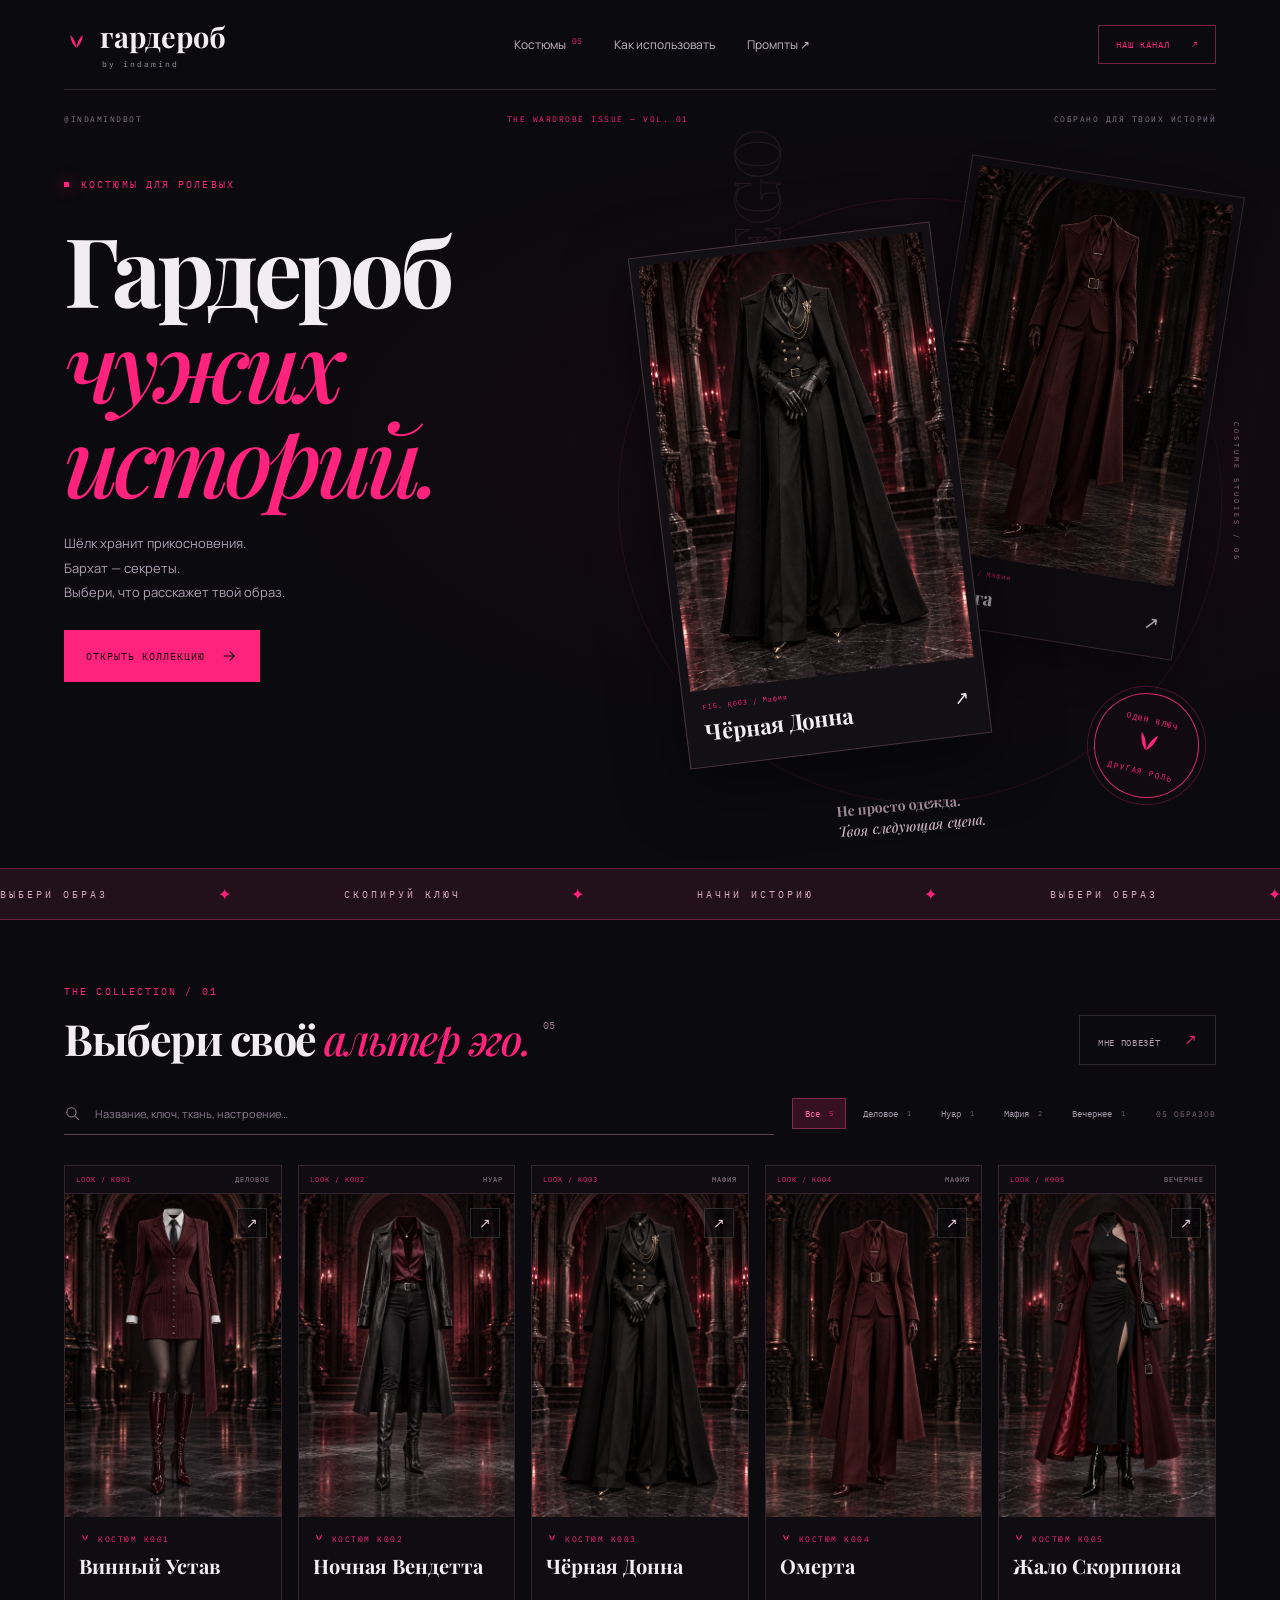
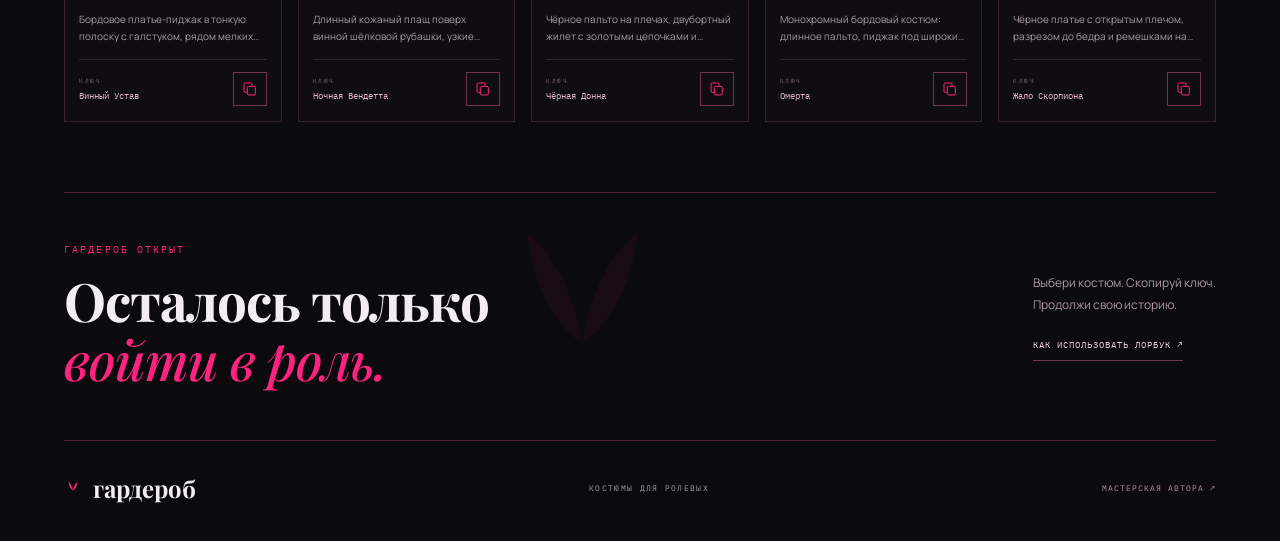
==== commit d091f6ca: "Add files via upload" ====
--- a/index.html
+++ b/index.html
@@ -1,5 +1,5 @@
 <!doctype html><html lang="ru"><head><meta charset="UTF-8"><meta name="viewport" content="width=device-width,initial-scale=1"><meta name="theme-color" content="#0a090d"><meta name="description" content="Гардероб костюмов для ролевых: образы, словесные описания и точные ключи для лорбука."><title>гардероб / INDAMIND</title><link rel="stylesheet" href="fonts.css"><link rel="stylesheet" href="styles.css"><script src="catalog.js" defer></script><script src="shared.js" defer></script><script src="app.js" defer></script></head><body>
 <div id="app"></div><div id="toast" role="status"></div>
 <dialog id="detail" aria-label="Разворот костюма"><button class="close-dialog" aria-label="Закрыть">×</button><div id="detail-content"></div></dialog>
-<dialog id="help" aria-label="Как использовать ключ костюма"><button class="close-dialog" aria-label="Закрыть">×</button><div class="help-content"><span class="eyebrow">ИНСТРУКЦИЯ / 3 ШАГА</span><h2>Один ключ.<br><em>Целый образ.</em></h2><ol><li><strong>Выбери костюм</strong><p>Открой разворот: там иллюстрация, подробное описание и точный ключ.</p></li><li><strong>Скопируй ключ</strong><p>Название на карточке может быть длиннее ключа. Нужную фразу скопирует кнопка.</p></li><li><strong>Впиши его в свою сцену</strong><p>Если в подключённом лорбуке есть запись с этим ключом, описание попадёт в контекст по правилам твоей платформы.</p></li></ol><p class="help-note">Каталог не подключает лорбук автоматически. Автору нужно заранее добавить в него ключ и описание костюма.</p></div></dialog>
+<dialog id="help" aria-label="Как использовать ключ костюма"><button class="close-dialog" aria-label="Закрыть">×</button><div class="help-content"><span class="eyebrow">ИНСТРУКЦИЯ / 3 ШАГА</span><h2>Один ключ.<br><em>Целый образ.</em></h2><ol><li><strong>Выбери костюм</strong><p>Открой разворот: там иллюстрация, подробное описание и точный ключ.</p></li><li><strong>Скопируй ключ</strong><p>Название на карточке может быть длиннее ключа. Нужную фразу скопирует кнопка.</p></li><li><strong>Впиши его в свою сцену</strong><p>Если в подключённом лорбуке есть запись с этим ключом, описание попадёт в контекст по правилам платформы Indamind AI.</p></li></ol><p class="help-note"><strong>Важно:</strong> гардероб оживает только вместе с лорбуком. Подключи лорбук гардероба к своему персонажу — и он узнает каждый наряд по ключу. Без лорбука ключ останется просто словом.</p></div></dialog>
 </body></html>
--- a/styles.css
+++ b/styles.css
@@ -387,3 +387,33 @@
 }
 @media(max-width:560px){.editorial-copy p br:nth-child(2){display:initial}
 }
+
+.key-list{display:flex;flex-wrap:wrap;gap:8px}
+.collage-card{transition:transform .4s,border-color .3s,opacity .45s}.collage-card.is-swapping{opacity:0}
+
+/* бегущая строка по кругу */
+.ticker>.ticker-track{display:flex;width:max-content;min-width:0;gap:0;padding:0;justify-content:flex-start;animation:tickerMove 60s linear infinite}
+.ticker-group{display:flex;align-items:center;gap:110px;padding-right:110px;white-space:nowrap;flex:none}
+.ticker-group b{font-weight:400}
+.ticker:hover .ticker-track{animation-play-state:paused}
+@keyframes tickerMove{from{transform:translateX(0)}to{transform:translateX(-50%)}}
+@media(max-width:700px){.ticker-group{gap:60px;padding-right:60px}.ticker>.ticker-track{animation-duration:45s}}
+@media(prefers-reduced-motion:reduce){.ticker>.ticker-track{animation:none}}
+.help-note strong{color:var(--accent);font-weight:600}
+
+/* каталог: 5 в ряд на широком экране */
+@media(min-width:701px){
+  .catalog-grid{grid-template-columns:repeat(3,minmax(0,1fr));gap:26px 16px}
+  .card-info{padding:14px 14px 15px}
+  .card-info h3{font-size:20px;min-height:46px;margin:8px 0 10px;letter-spacing:-.3px}
+  .card-description{font-size:10px;line-height:1.7;-webkit-line-clamp:2;min-height:34px;margin-bottom:14px}
+  .card-actions{padding-top:12px;gap:10px}
+  .card-actions small{font-size:6px;margin-bottom:5px}
+  .card-actions span{font-size:9px}
+  .card-top{font-size:7px;padding:9px 11px}
+  .image-open{left:10px;right:10px;bottom:10px;padding:10px;font-size:7px}
+  .copy-btn{width:34px;height:34px}
+}
+@media(min-width:1000px){ .catalog-grid{grid-template-columns:repeat(4,minmax(0,1fr))} }
+@media(min-width:1280px){ .catalog-grid{grid-template-columns:repeat(5,minmax(0,1fr))} }
+.detail-actions{grid-template-columns:1fr!important}.detail-actions .primary{width:100%}
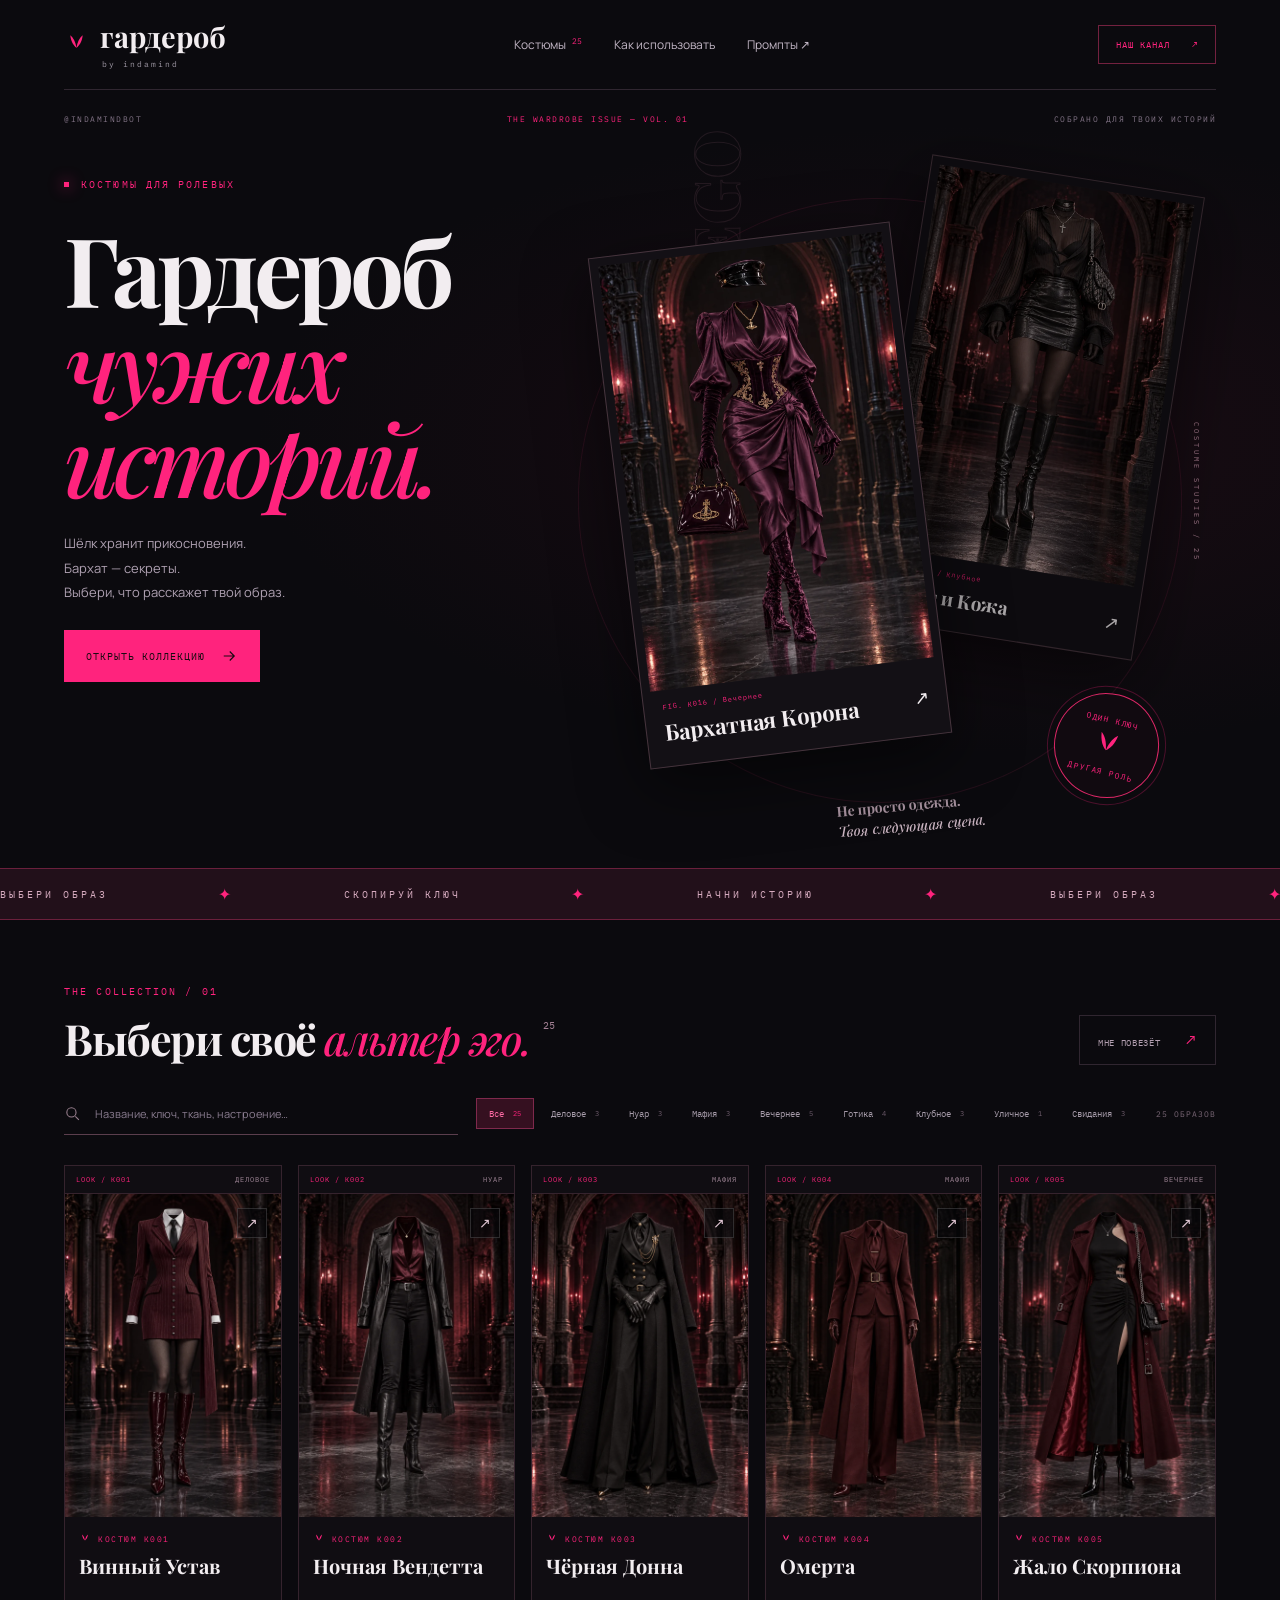
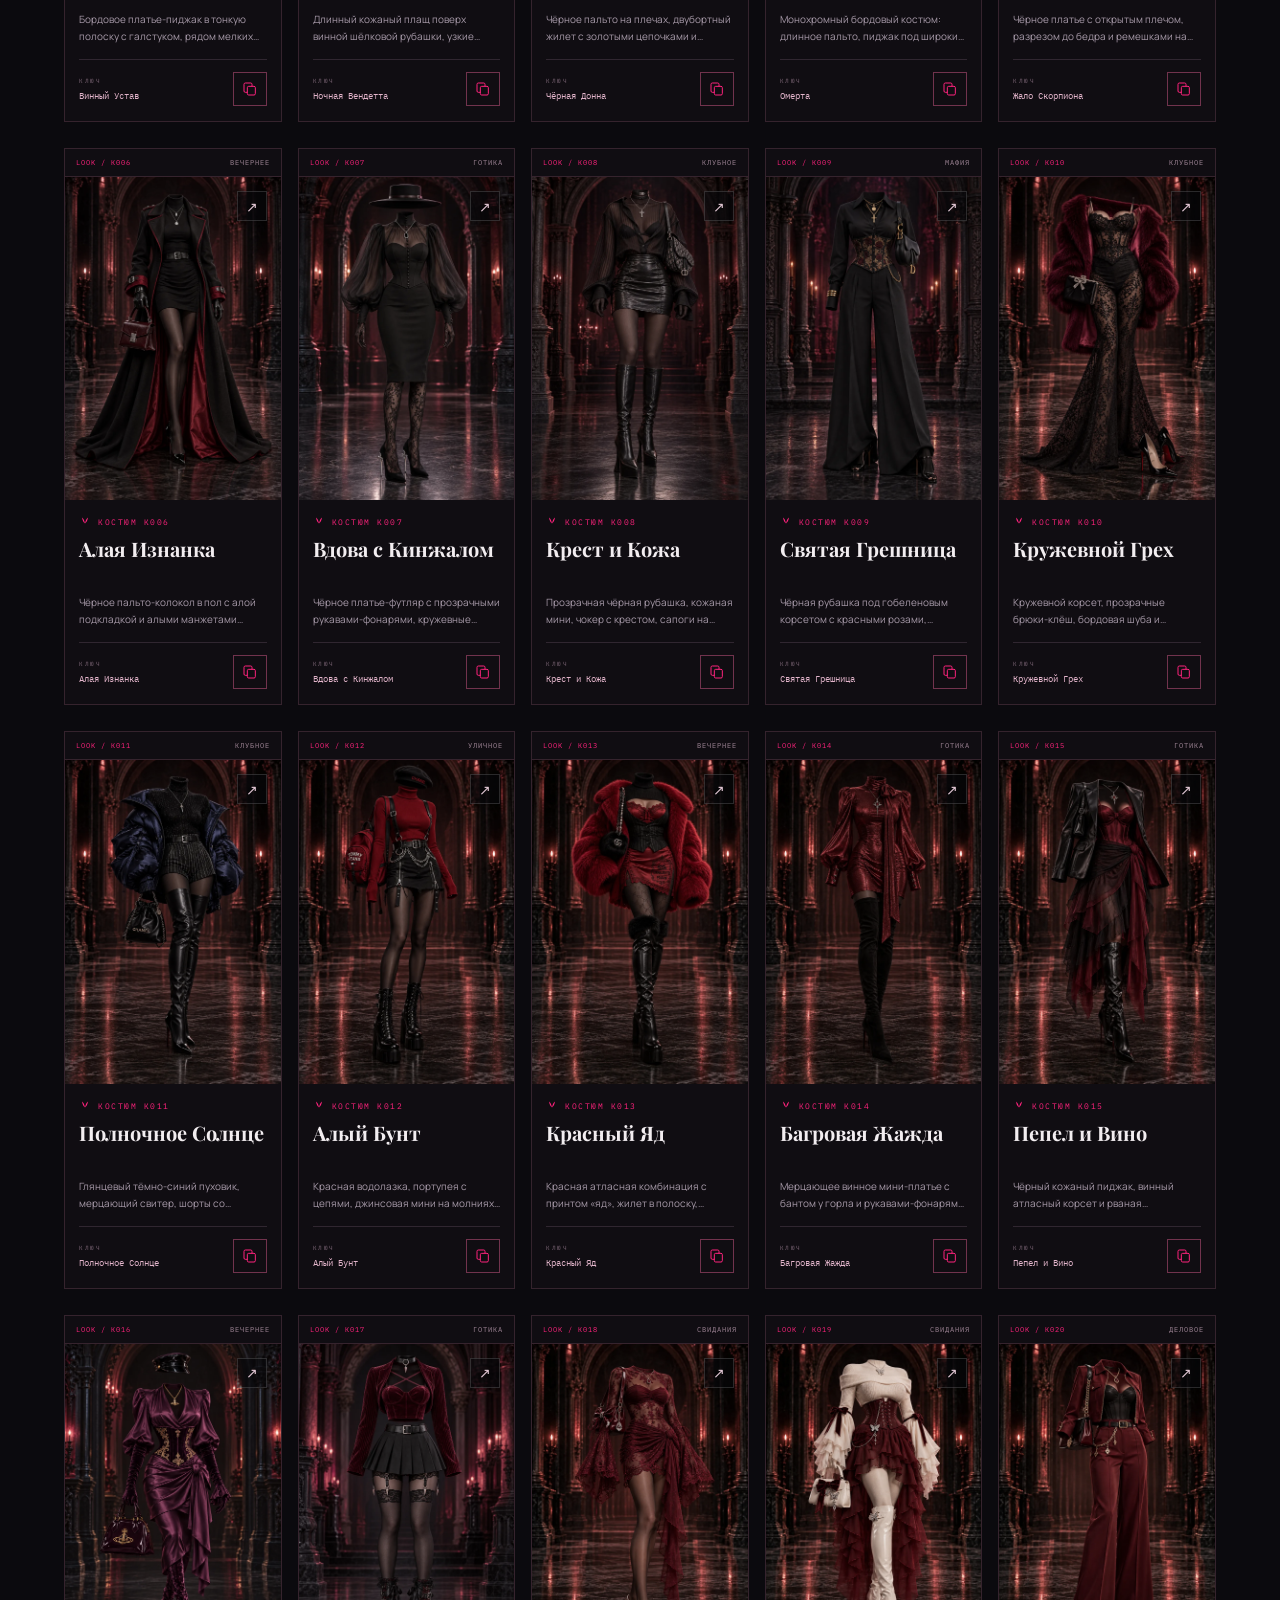
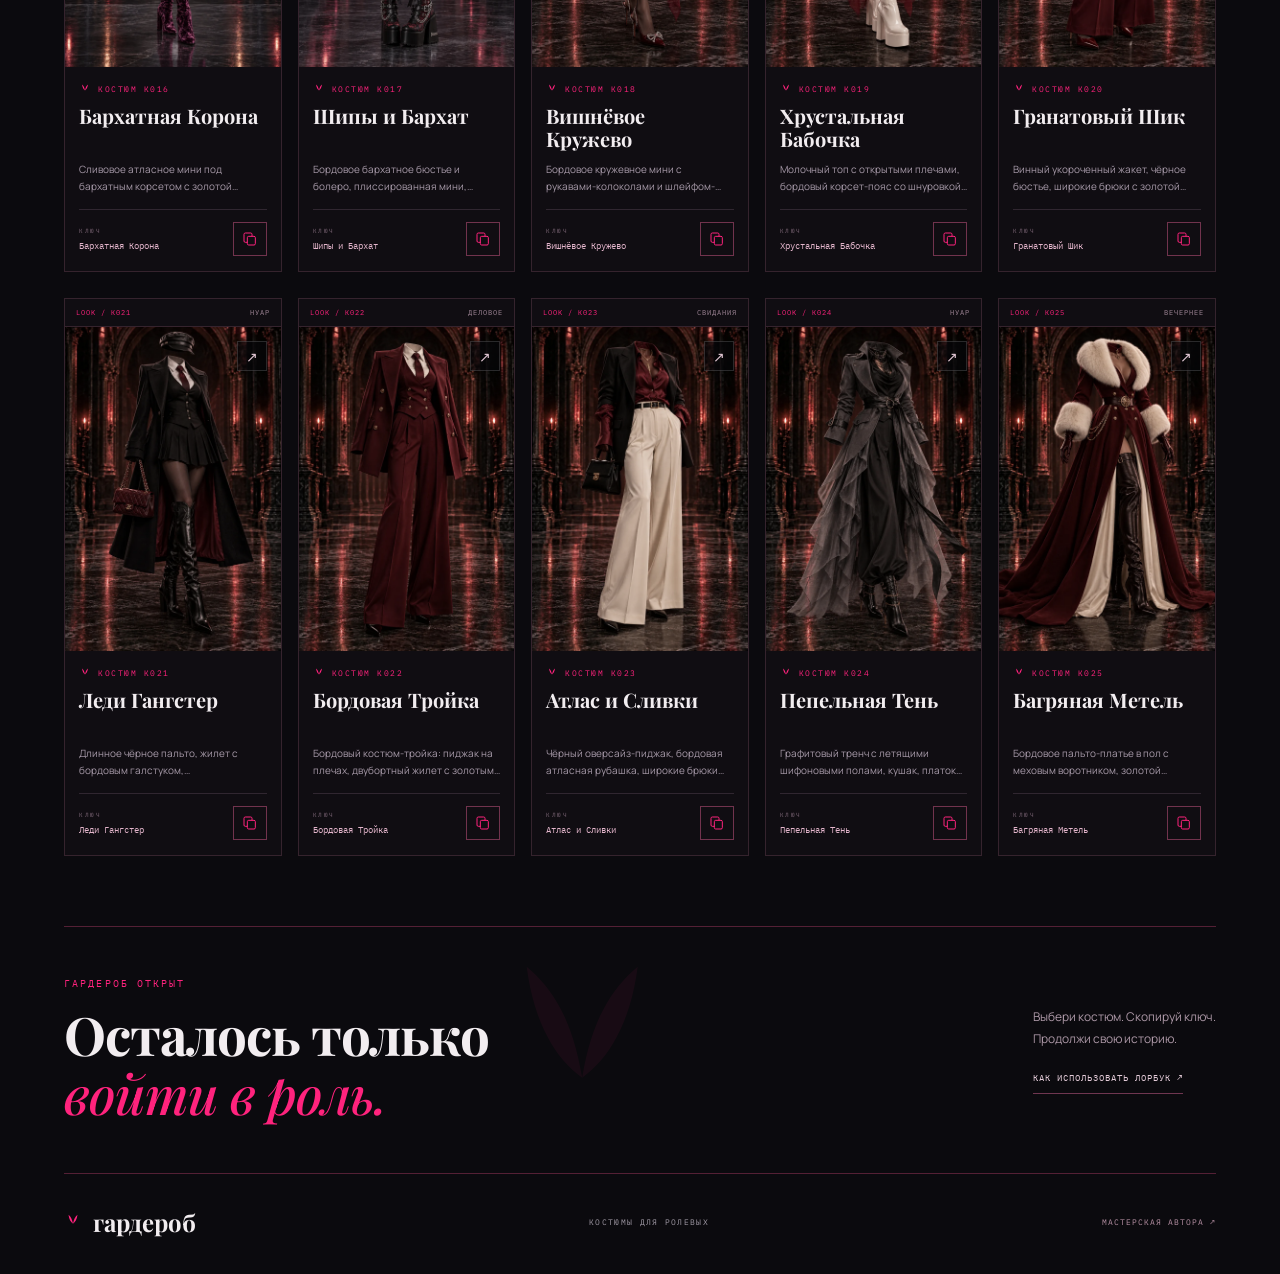
==== commit b58181bb: "Add files via upload" ====
--- a/index.html
+++ b/index.html
@@ -1,4 +1,5 @@
-<!doctype html><html lang="ru"><head><meta charset="UTF-8"><meta name="viewport" content="width=device-width,initial-scale=1"><meta name="theme-color" content="#0a090d"><meta name="description" content="Гардероб костюмов для ролевых: образы, словесные описания и точные ключи для лорбука."><title>гардероб / INDAMIND</title><link rel="stylesheet" href="fonts.css"><link rel="stylesheet" href="styles.css"><script src="catalog.js" defer></script><script src="shared.js" defer></script><script src="app.js" defer></script></head><body>
+<!doctype html><html lang="ru"><head><meta charset="UTF-8"><meta name="viewport" content="width=device-width,initial-scale=1"><meta name="theme-color" content="#0a090d"><meta name="description" content="Гардероб костюмов для ролевых: образы, словесные описания и точные ключи для лорбука."><title>гардероб / INDAMIND</title><link rel="icon" type="image/png" href="[data-uri]">
+<link rel="apple-touch-icon" href="[data-uri]"><link rel="stylesheet" href="fonts.css"><link rel="stylesheet" href="styles.css"><script src="catalog.js" defer></script><script src="shared.js" defer></script><script src="app.js" defer></script></head><body>
 <div id="app"></div><div id="toast" role="status"></div>
 <dialog id="detail" aria-label="Разворот костюма"><button class="close-dialog" aria-label="Закрыть">×</button><div id="detail-content"></div></dialog>
 <dialog id="help" aria-label="Как использовать ключ костюма"><button class="close-dialog" aria-label="Закрыть">×</button><div class="help-content"><span class="eyebrow">ИНСТРУКЦИЯ / 3 ШАГА</span><h2>Один ключ.<br><em>Целый образ.</em></h2><ol><li><strong>Выбери костюм</strong><p>Открой разворот: там иллюстрация, подробное описание и точный ключ.</p></li><li><strong>Скопируй ключ</strong><p>Название на карточке может быть длиннее ключа. Нужную фразу скопирует кнопка.</p></li><li><strong>Впиши его в свою сцену</strong><p>Если в подключённом лорбуке есть запись с этим ключом, описание попадёт в контекст по правилам платформы Indamind AI.</p></li></ol><p class="help-note"><strong>Важно:</strong> гардероб оживает только вместе с лорбуком. Подключи лорбук гардероба к своему персонажу — и он узнает каждый наряд по ключу. Без лорбука ключ останется просто словом.</p></div></dialog>
--- a/styles.css
+++ b/styles.css
@@ -417,3 +417,31 @@
 @media(min-width:1000px){ .catalog-grid{grid-template-columns:repeat(4,minmax(0,1fr))} }
 @media(min-width:1280px){ .catalog-grid{grid-template-columns:repeat(5,minmax(0,1fr))} }
 .detail-actions{grid-template-columns:1fr!important}.detail-actions .primary{width:100%}
+
+/* шапка: коллаж левее, чтобы правая карточка не обрезалась */
+@media(min-width:1151px){.editorial-collage{margin-right:40px}}
+@media(min-width:1700px){.editorial-collage{margin-right:70px}}
+
+/* печать «один ключ» мигает и обводится по кругу при наведении на костюмы */
+.red-stamp::before{content:"";position:absolute;inset:-9px;border-radius:50%;background:conic-gradient(from 0deg,transparent 0 62%,#ff237d 82%,#ffd1e3 90%,transparent 100%);-webkit-mask:radial-gradient(farthest-side,transparent calc(100% - 3px),#000 calc(100% - 2px));mask:radial-gradient(farthest-side,transparent calc(100% - 3px),#000 calc(100% - 2px));opacity:0;transition:opacity .3s;pointer-events:none}
+.red-stamp{transition:box-shadow .3s,border-color .3s}
+.editorial-collage.is-hot .red-stamp{animation:stampBlink .55s ease-in-out infinite alternate}
+.editorial-collage.is-hot .red-stamp::before{opacity:1;animation:stampSpin 1.1s linear infinite}
+.editorial-collage.is-hot .red-stamp span,.editorial-collage.is-hot .red-stamp .horns{animation:stampFlicker 1.1s steps(2,end) infinite}
+@keyframes stampSpin{to{transform:rotate(360deg)}}
+@keyframes stampBlink{from{box-shadow:0 0 0 #ff237d00;border-color:#dd2767}to{box-shadow:0 0 30px #ff237daa,inset 0 0 16px #ff237d55;border-color:#ff8ab8}}
+@keyframes stampFlicker{0%,100%{opacity:1}50%{opacity:.55}}
+@media(prefers-reduced-motion:reduce){.editorial-collage.is-hot .red-stamp,.editorial-collage.is-hot .red-stamp::before,.editorial-collage.is-hot .red-stamp span,.editorial-collage.is-hot .red-stamp .horns{animation:none}}
+
+/* ссылка на бота в верхней строке */
+.hero-topline a{color:inherit;text-decoration:none;transition:color .2s}
+.hero-topline a:hover{color:var(--accent)}
+
+/* курсор-кинжал */
+html,body{cursor:url("data:image/svg+xml,%3Csvg%20xmlns%3D%22http%3A%2F%2Fwww.w3.org%2F2000%2Fsvg%22%20width%3D%2232%22%20height%3D%2232%22%20viewBox%3D%220%200%2032%2032%22%3E%3Cpath%20d%3D%22M1.5%201.5%20L15%2010.6%20L10.6%2015%20Z%22%20fill%3D%22%23f6e8ef%22%20stroke%3D%22%230a090d%22%20stroke-width%3D%221%22%20stroke-linejoin%3D%22round%22%2F%3E%3Cpath%20d%3D%22M2.2%202.2%20L12.8%2012.8%22%20stroke%3D%22%23b8a4ae%22%20stroke-width%3D%22.7%22%2F%3E%3Cpath%20d%3D%22M17.8%209.4%20L9.4%2017.8%22%20stroke%3D%22%230a090d%22%20stroke-width%3D%224%22%20stroke-linecap%3D%22round%22%2F%3E%3Cpath%20d%3D%22M17.8%209.4%20L9.4%2017.8%22%20stroke%3D%22%23ff2a7f%22%20stroke-width%3D%222.4%22%20stroke-linecap%3D%22round%22%2F%3E%3Cpath%20d%3D%22M14.2%2014.2%20L20.6%2020.6%22%20stroke%3D%22%230a090d%22%20stroke-width%3D%224.2%22%20stroke-linecap%3D%22round%22%2F%3E%3Cpath%20d%3D%22M14.2%2014.2%20L20.6%2020.6%22%20stroke%3D%22%234a0c24%22%20stroke-width%3D%222.6%22%20stroke-linecap%3D%22round%22%2F%3E%3Ccircle%20cx%3D%2222.6%22%20cy%3D%2222.6%22%20r%3D%222.9%22%20fill%3D%22%23ff2a7f%22%20stroke%3D%22%230a090d%22%20stroke-width%3D%221%22%2F%3E%3Ccircle%20cx%3D%2222.6%22%20cy%3D%2222.6%22%20r%3D%221.1%22%20fill%3D%22%23ffd1e3%22%2F%3E%3C%2Fsvg%3E") 2 2,auto}
+a,button,[role="button"],label,summary,select,.collage-card,.art-button,.filter,.copy-btn,[data-copy],[data-copykey],[data-item],[data-help],.close-dialog{cursor:url("data:image/svg+xml,%3Csvg%20xmlns%3D%22http%3A%2F%2Fwww.w3.org%2F2000%2Fsvg%22%20width%3D%2232%22%20height%3D%2232%22%20viewBox%3D%220%200%2032%2032%22%3E%3Cdefs%3E%3CradialGradient%20id%3D%22g%22%3E%3Cstop%20offset%3D%220%22%20stop-color%3D%22%23ff2a7f%22%20stop-opacity%3D%22.9%22%2F%3E%3Cstop%20offset%3D%221%22%20stop-color%3D%22%23ff2a7f%22%20stop-opacity%3D%220%22%2F%3E%3C%2FradialGradient%3E%3C%2Fdefs%3E%3Ccircle%20cx%3D%2222.6%22%20cy%3D%2222.6%22%20r%3D%228%22%20fill%3D%22url%28%23g%29%22%2F%3E%3Cpath%20d%3D%22M1.5%201.5%20L15%2010.6%20L10.6%2015%20Z%22%20fill%3D%22%23ffd1e3%22%20stroke%3D%22%230a090d%22%20stroke-width%3D%221%22%20stroke-linejoin%3D%22round%22%2F%3E%3Cpath%20d%3D%22M2.2%202.2%20L12.8%2012.8%22%20stroke%3D%22%23b8a4ae%22%20stroke-width%3D%22.7%22%2F%3E%3Cpath%20d%3D%22M17.8%209.4%20L9.4%2017.8%22%20stroke%3D%22%230a090d%22%20stroke-width%3D%224%22%20stroke-linecap%3D%22round%22%2F%3E%3Cpath%20d%3D%22M17.8%209.4%20L9.4%2017.8%22%20stroke%3D%22%23ff2a7f%22%20stroke-width%3D%222.4%22%20stroke-linecap%3D%22round%22%2F%3E%3Cpath%20d%3D%22M14.2%2014.2%20L20.6%2020.6%22%20stroke%3D%22%230a090d%22%20stroke-width%3D%224.2%22%20stroke-linecap%3D%22round%22%2F%3E%3Cpath%20d%3D%22M14.2%2014.2%20L20.6%2020.6%22%20stroke%3D%22%238a1240%22%20stroke-width%3D%222.6%22%20stroke-linecap%3D%22round%22%2F%3E%3Ccircle%20cx%3D%2222.6%22%20cy%3D%2222.6%22%20r%3D%222.9%22%20fill%3D%22%23ff2a7f%22%20stroke%3D%22%230a090d%22%20stroke-width%3D%221%22%2F%3E%3Ccircle%20cx%3D%2222.6%22%20cy%3D%2222.6%22%20r%3D%221.1%22%20fill%3D%22%23ffffff%22%2F%3E%3C%2Fsvg%3E") 2 2,pointer!important}
+input,textarea{cursor:text!important}
+@media(hover:none),(pointer:coarse){html,body,a,button,[role="button"],label,select,.collage-card,.art-button,.filter{cursor:auto!important}}
+.dagger-glow{position:fixed;left:0;top:0;width:28px;height:28px;border-radius:50%;pointer-events:none;z-index:9999;transform:translate(-50%,-50%);background:radial-gradient(circle,rgba(255,35,125,.55),rgba(255,35,125,0) 70%);opacity:0;transition:opacity .3s;mix-blend-mode:screen}
+.dagger-glow.over{animation:daggerShimmer 1.1s linear infinite}
+@keyframes daggerShimmer{0%{filter:hue-rotate(0) brightness(1.1)}50%{filter:hue-rotate(-40deg) brightness(1.6)}100%{filter:hue-rotate(0) brightness(1.1)}}
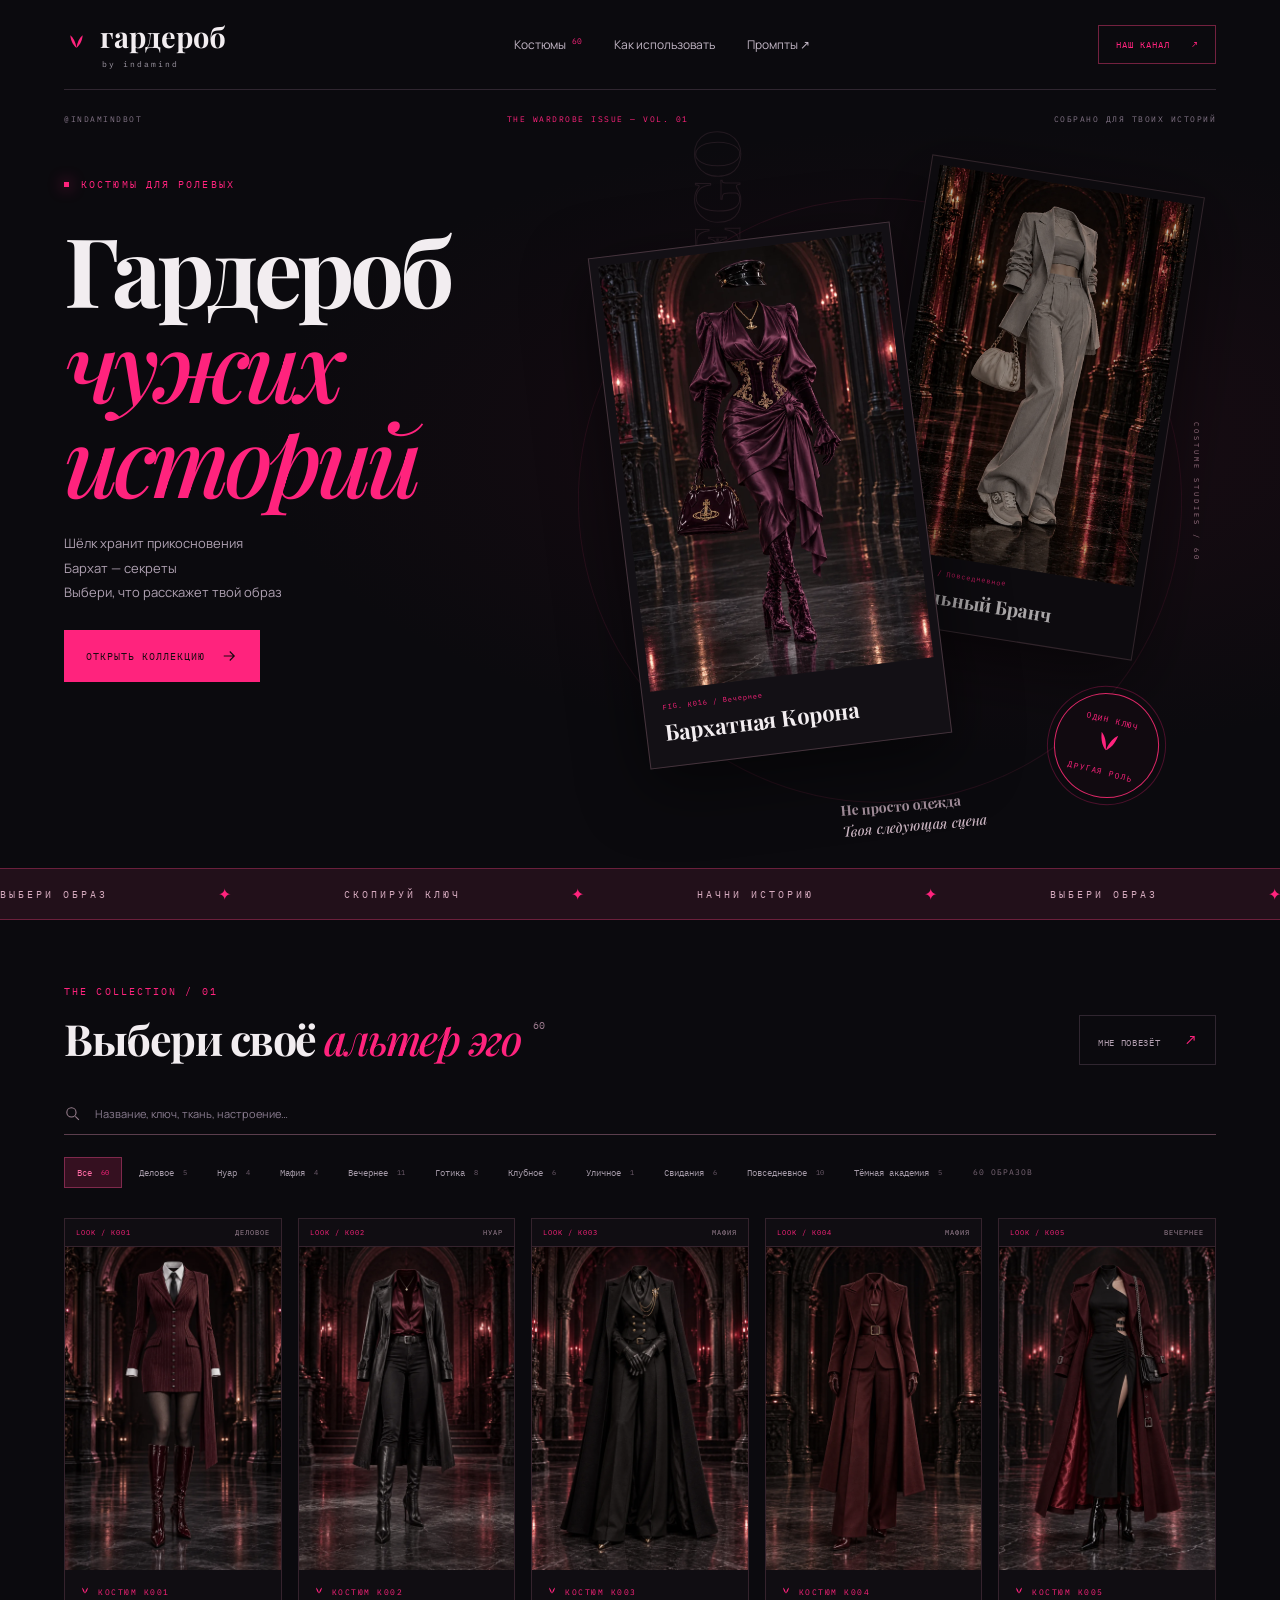
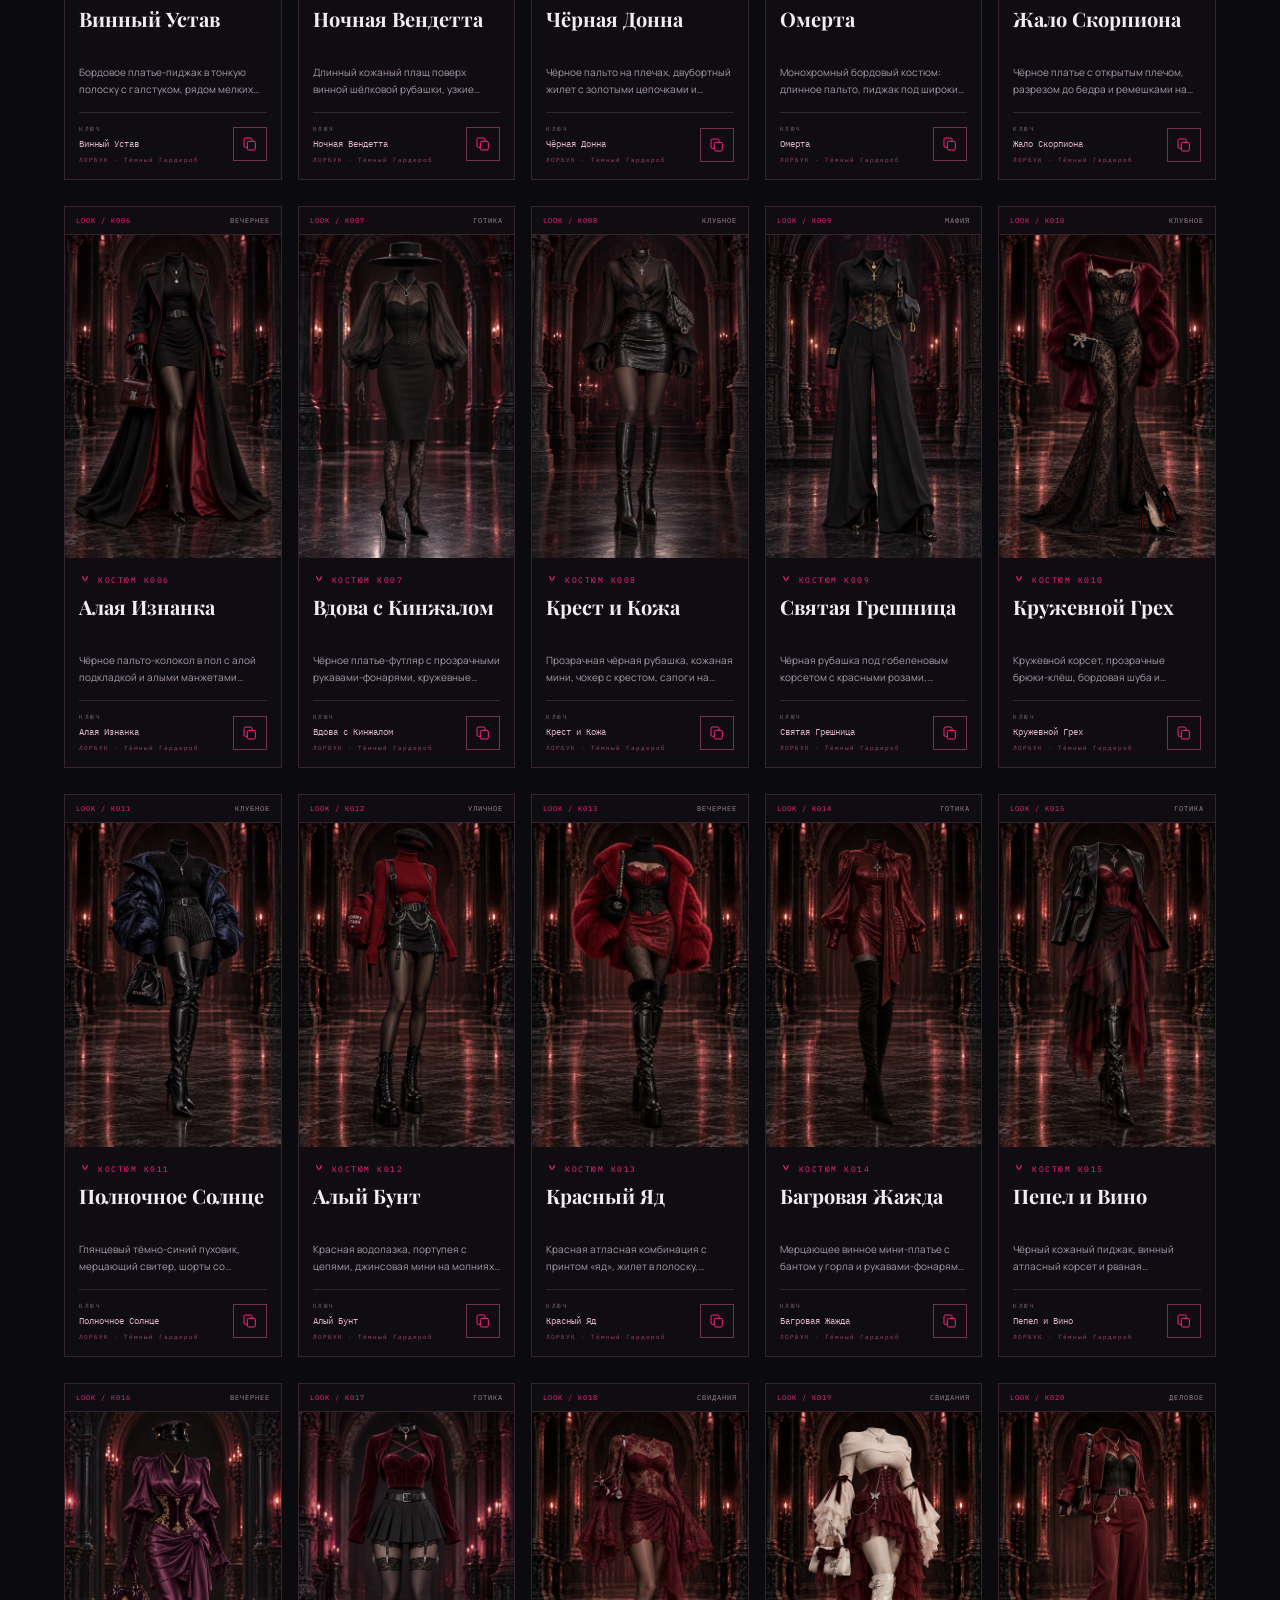
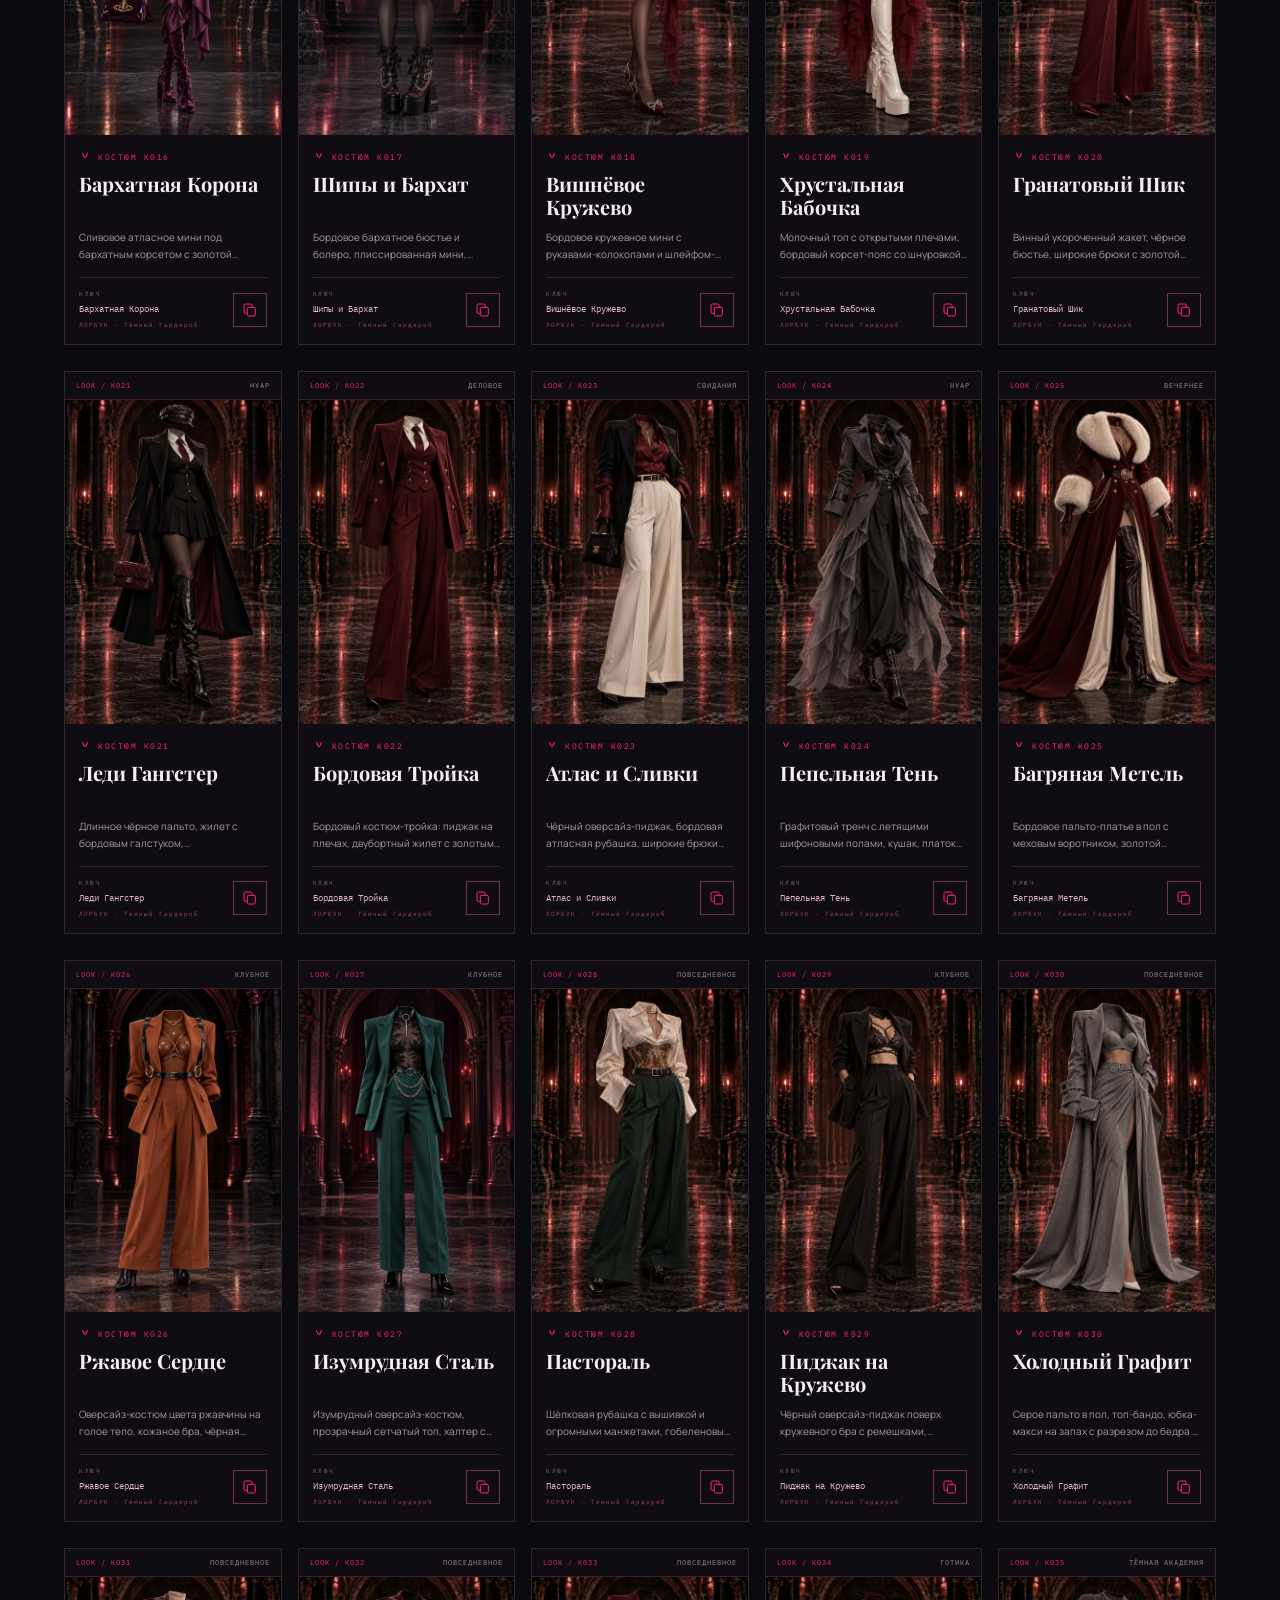
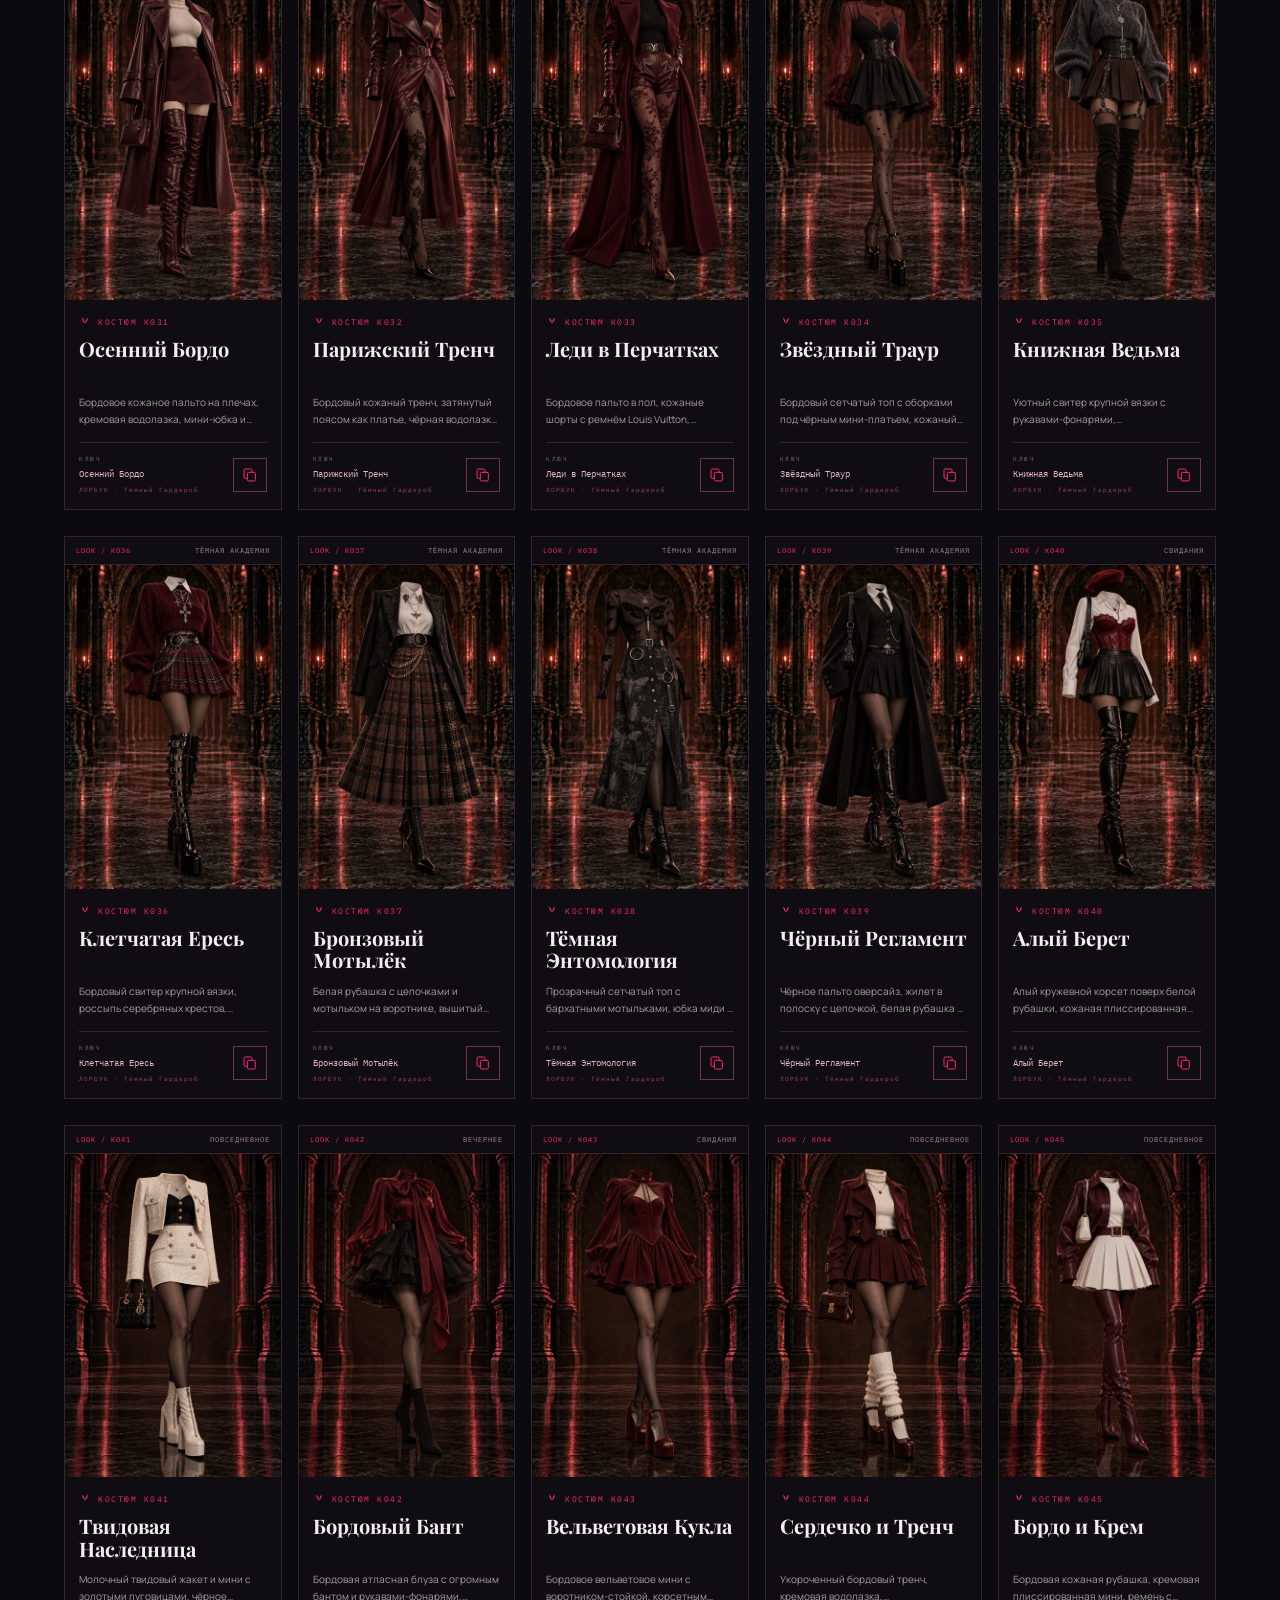
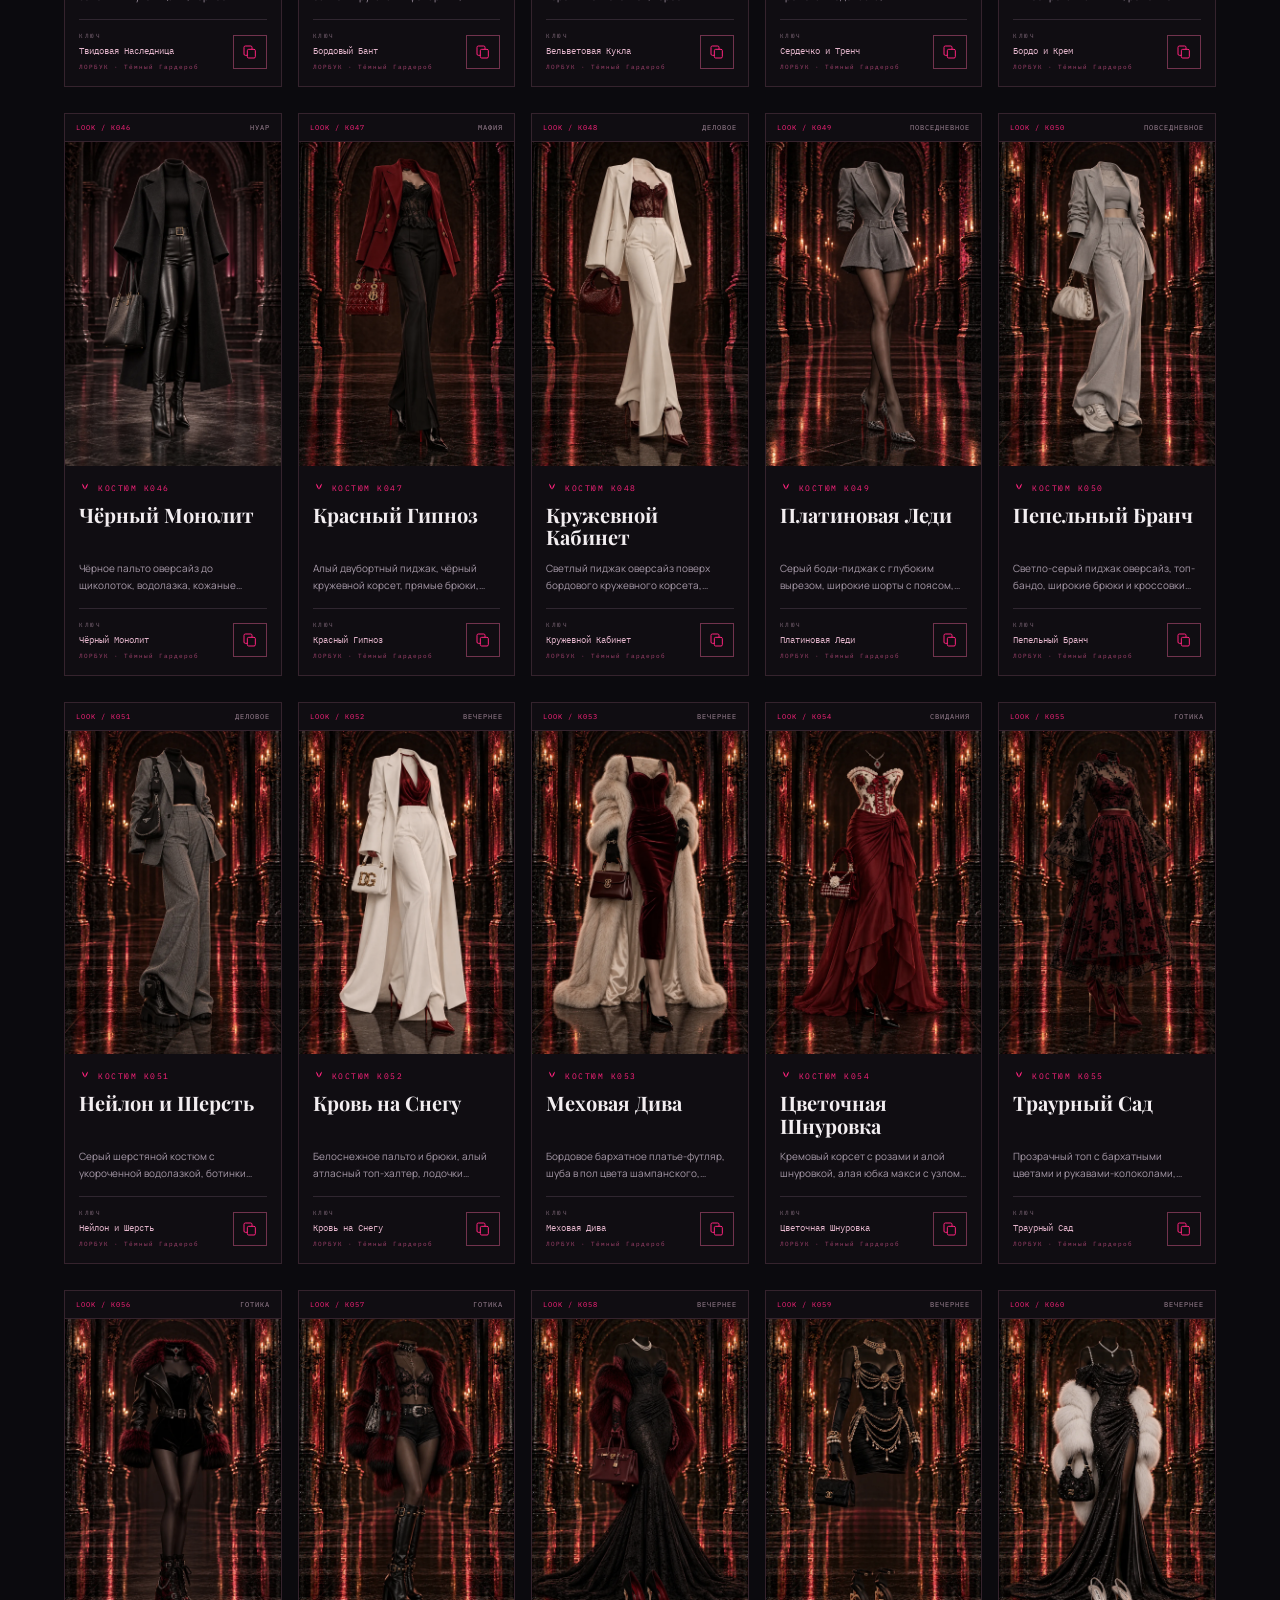
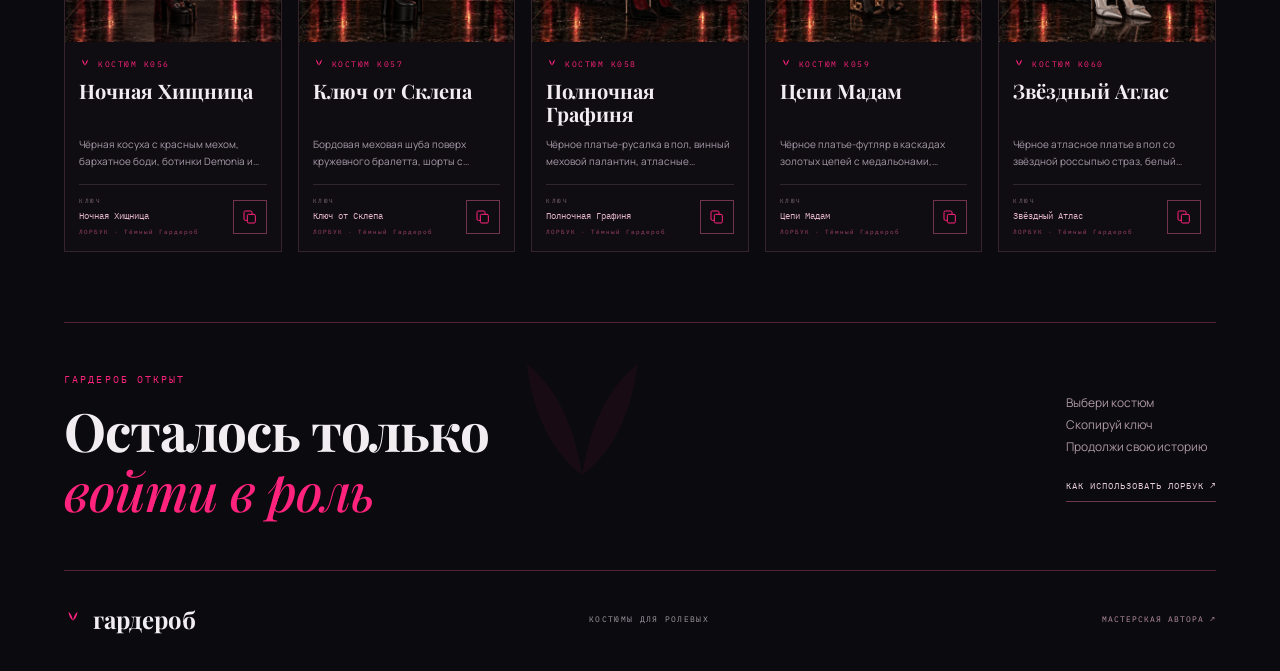
==== commit 80d279d2: "Add files via upload" ====
--- a/index.html
+++ b/index.html
@@ -2,5 +2,5 @@
 <link rel="apple-touch-icon" href="[data-uri]"><link rel="stylesheet" href="fonts.css"><link rel="stylesheet" href="styles.css"><script src="catalog.js" defer></script><script src="shared.js" defer></script><script src="app.js" defer></script></head><body>
 <div id="app"></div><div id="toast" role="status"></div>
 <dialog id="detail" aria-label="Разворот костюма"><button class="close-dialog" aria-label="Закрыть">×</button><div id="detail-content"></div></dialog>
-<dialog id="help" aria-label="Как использовать ключ костюма"><button class="close-dialog" aria-label="Закрыть">×</button><div class="help-content"><span class="eyebrow">ИНСТРУКЦИЯ / 3 ШАГА</span><h2>Один ключ.<br><em>Целый образ.</em></h2><ol><li><strong>Выбери костюм</strong><p>Открой разворот: там иллюстрация, подробное описание и точный ключ.</p></li><li><strong>Скопируй ключ</strong><p>Название на карточке может быть длиннее ключа. Нужную фразу скопирует кнопка.</p></li><li><strong>Впиши его в свою сцену</strong><p>Если в подключённом лорбуке есть запись с этим ключом, описание попадёт в контекст по правилам платформы Indamind AI.</p></li></ol><p class="help-note"><strong>Важно:</strong> гардероб оживает только вместе с лорбуком. Подключи лорбук гардероба к своему персонажу — и он узнает каждый наряд по ключу. Без лорбука ключ останется просто словом.</p></div></dialog>
+<dialog id="help" aria-label="Как использовать ключ костюма"><button class="close-dialog" aria-label="Закрыть">×</button><div class="help-content"><span class="eyebrow">ИНСТРУКЦИЯ / 3 ШАГА</span><h2>Один ключ<br><em>Целый образ</em></h2><ol><li><strong>Выбери костюм</strong><p>Открой разворот: там иллюстрация, подробное описание и точный ключ</p></li><li><strong>Скопируй ключ</strong><p>Название на карточке может быть длиннее ключа. Нужную фразу скопирует кнопка</p></li><li><strong>Впиши его в свою сцену</strong><p>Если в подключённом лорбуке есть запись с этим ключом, описание попадёт в контекст по правилам платформы Indamind AI</p></li></ol><p class="help-note"><strong>Важно:</strong> гардероб оживает только вместе с лорбуком. Подключи к своему персонажу лорбук, указанный на карточке костюма — сейчас это «Тёмный Гардероб», — и он узнает каждый наряд по ключу. Без лорбука ключ останется просто словом</p></div></dialog>
 </body></html>
--- a/styles.css
+++ b/styles.css
@@ -445,3 +445,19 @@
 .dagger-glow{position:fixed;left:0;top:0;width:28px;height:28px;border-radius:50%;pointer-events:none;z-index:9999;transform:translate(-50%,-50%);background:radial-gradient(circle,rgba(255,35,125,.55),rgba(255,35,125,0) 70%);opacity:0;transition:opacity .3s;mix-blend-mode:screen}
 .dagger-glow.over{animation:daggerShimmer 1.1s linear infinite}
 @keyframes daggerShimmer{0%{filter:hue-rotate(0) brightness(1.1)}50%{filter:hue-rotate(-40deg) brightness(1.6)}100%{filter:hue-rotate(0) brightness(1.1)}}
+
+/* картинки без обрезки: всегда 2:3, как сами арты */
+.collage-card .artwork{aspect-ratio:2/3!important;height:auto!important}
+.detail-art img{object-fit:contain!important;background:transparent}
+.detail-visual{overflow:hidden}
+.detail-visual::before{content:"";position:absolute;inset:0;background:var(--bg,none) center/cover no-repeat;filter:blur(26px) brightness(.4) saturate(1.2);transform:scale(1.2)}
+.detail-art{z-index:1;background:transparent!important}
+.detail-serial,.detail-image-name{z-index:2}
+.image-cross{display:none!important}
+
+/* лорбук */
+.card-actions .card-lb{margin:7px 0 0!important;color:#a1426e!important;letter-spacing:1px}
+.lb-note{display:flex;align-items:center;gap:7px;color:#e3b5cb!important;font-family:var(--mono);font-size:10px!important;letter-spacing:.5px}
+.lb-note .horns{width:13px;height:13px}
+.lb-filters{margin-top:10px;align-items:center}
+.lb-label{font-family:var(--mono);font-size:8px;letter-spacing:2px;color:#847588;margin-right:6px}
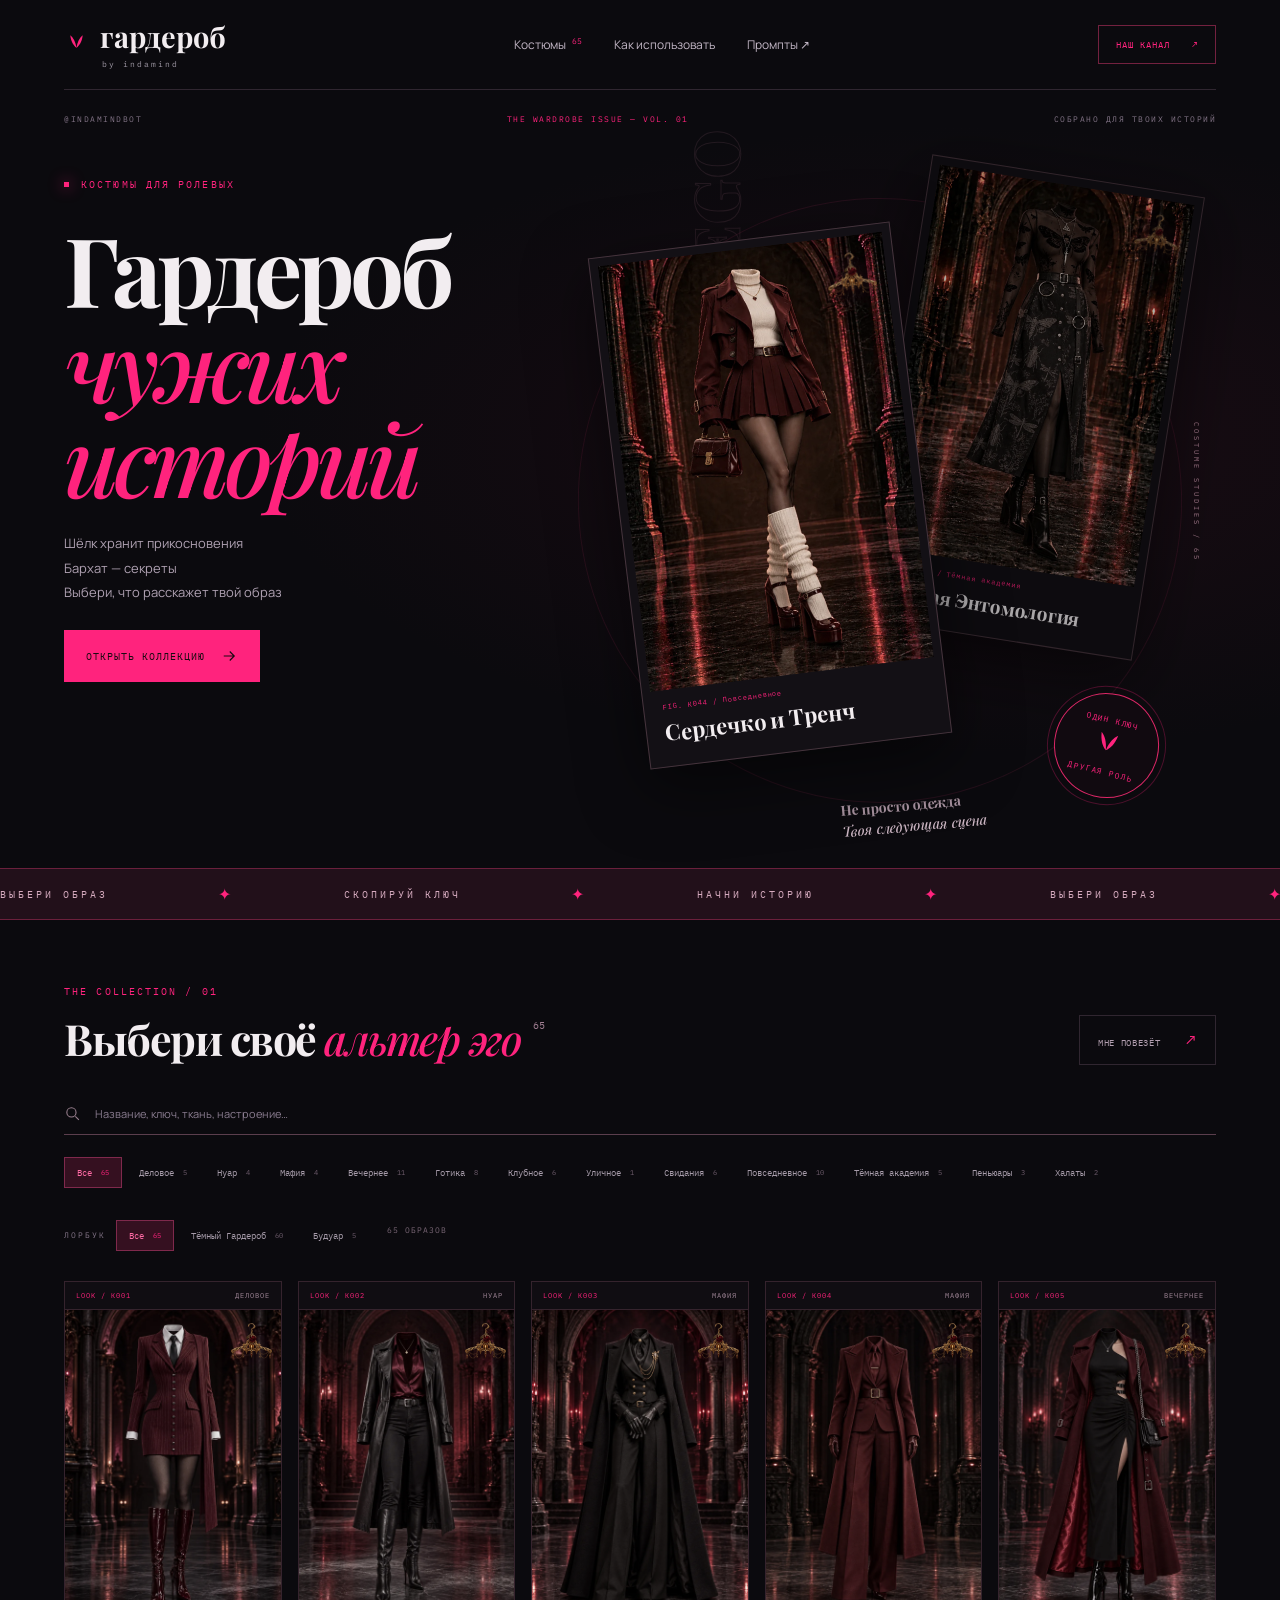
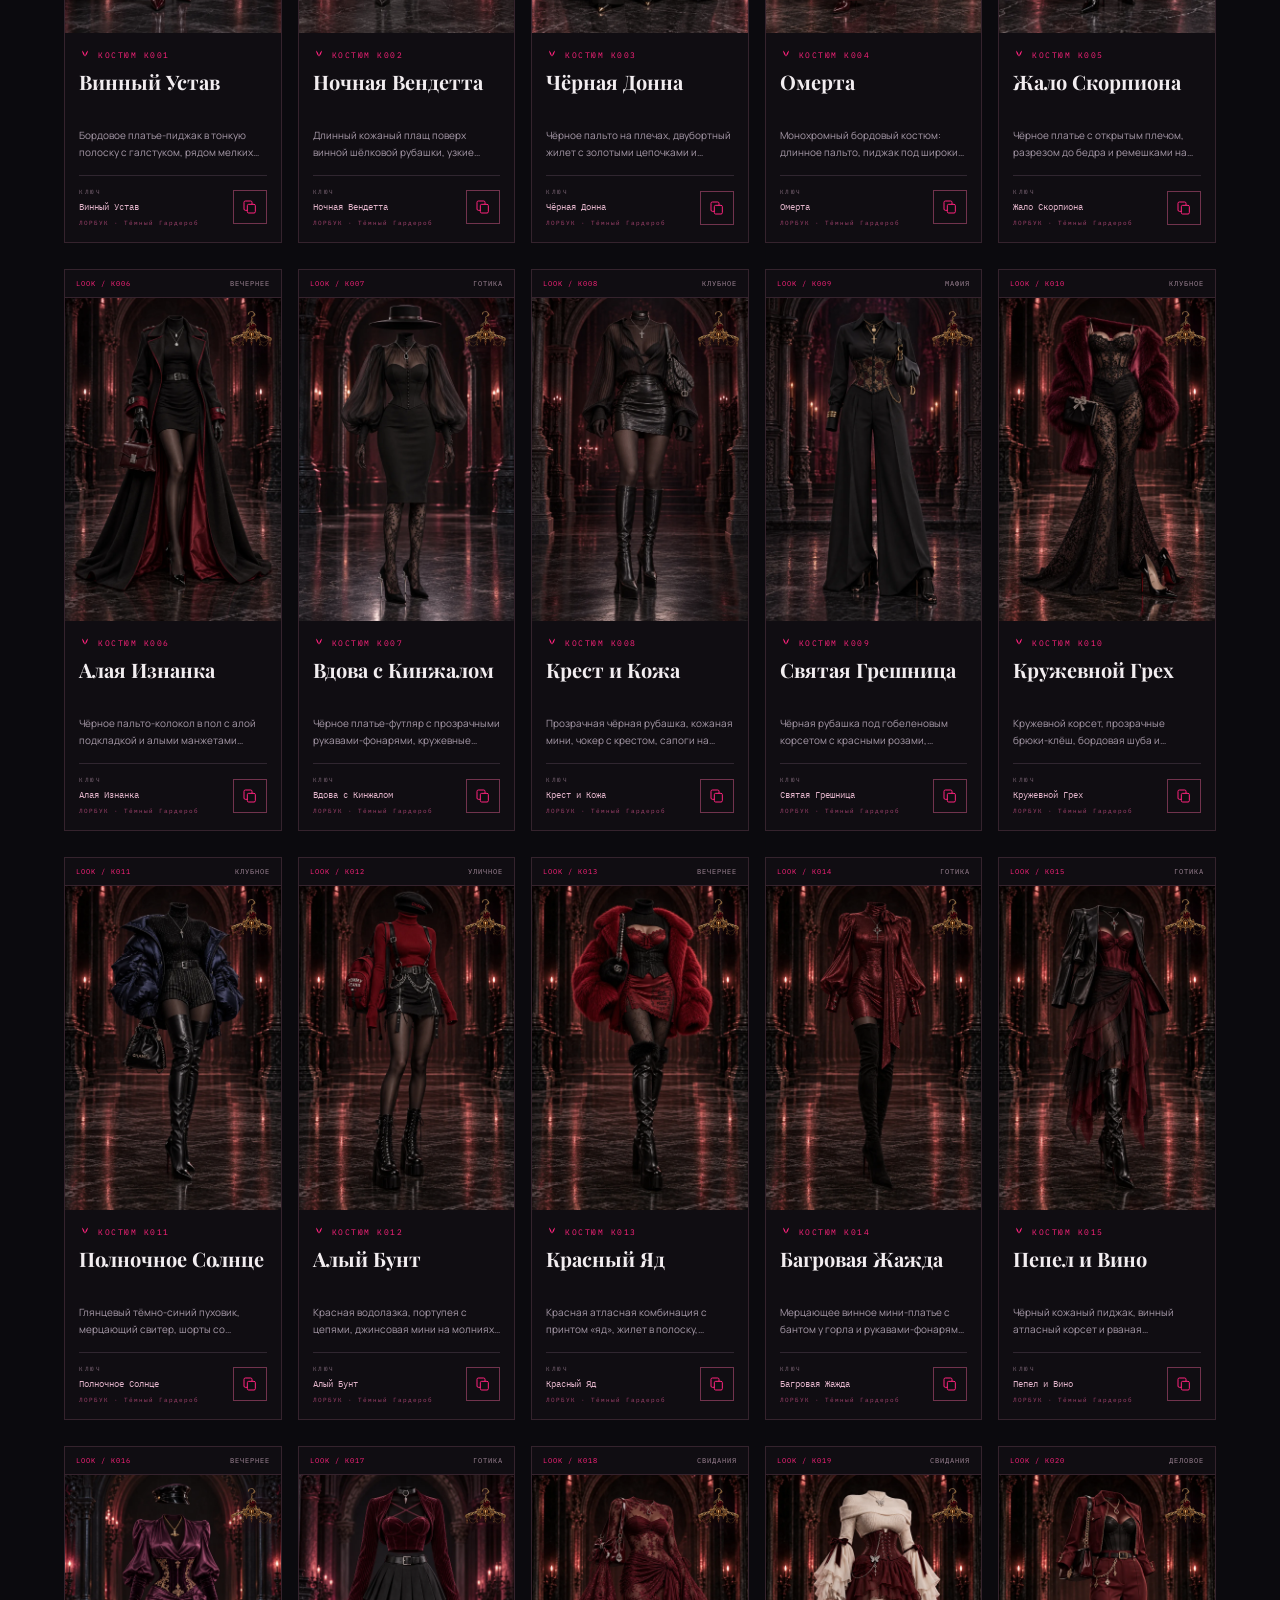
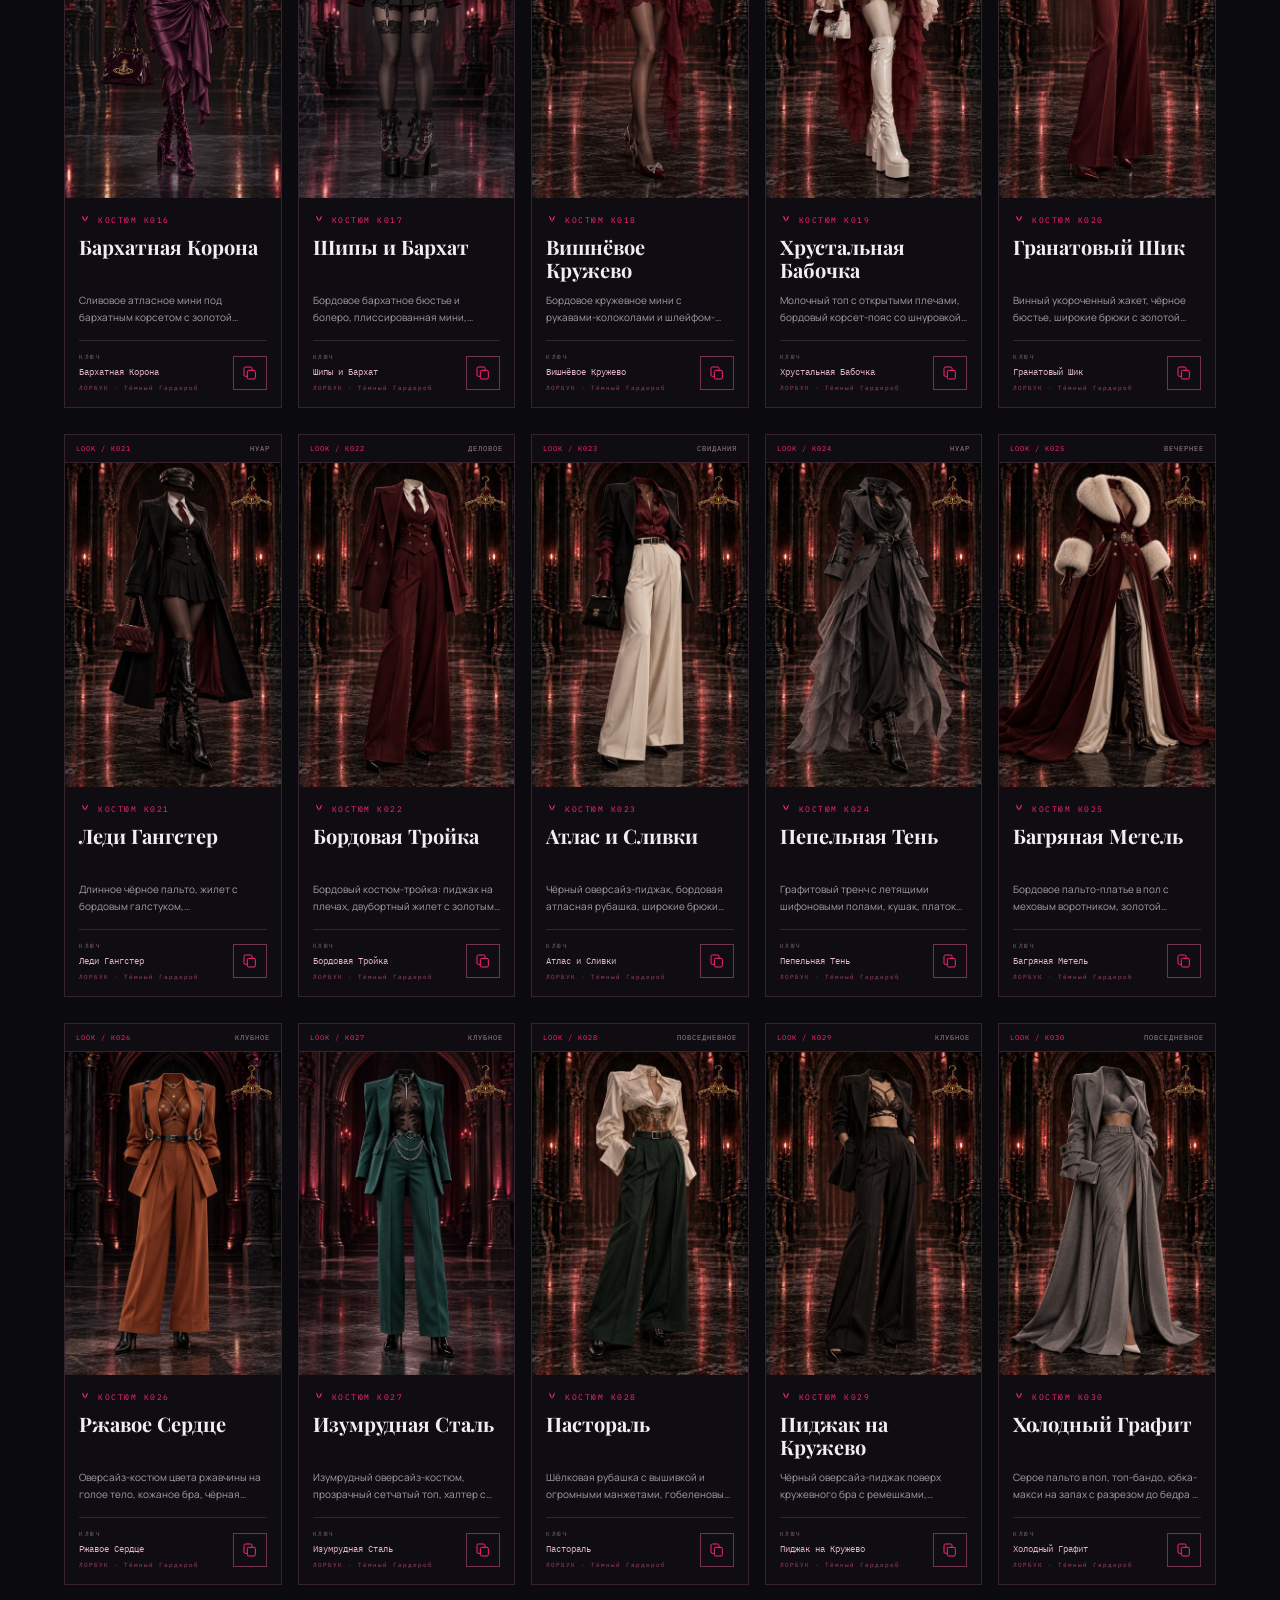
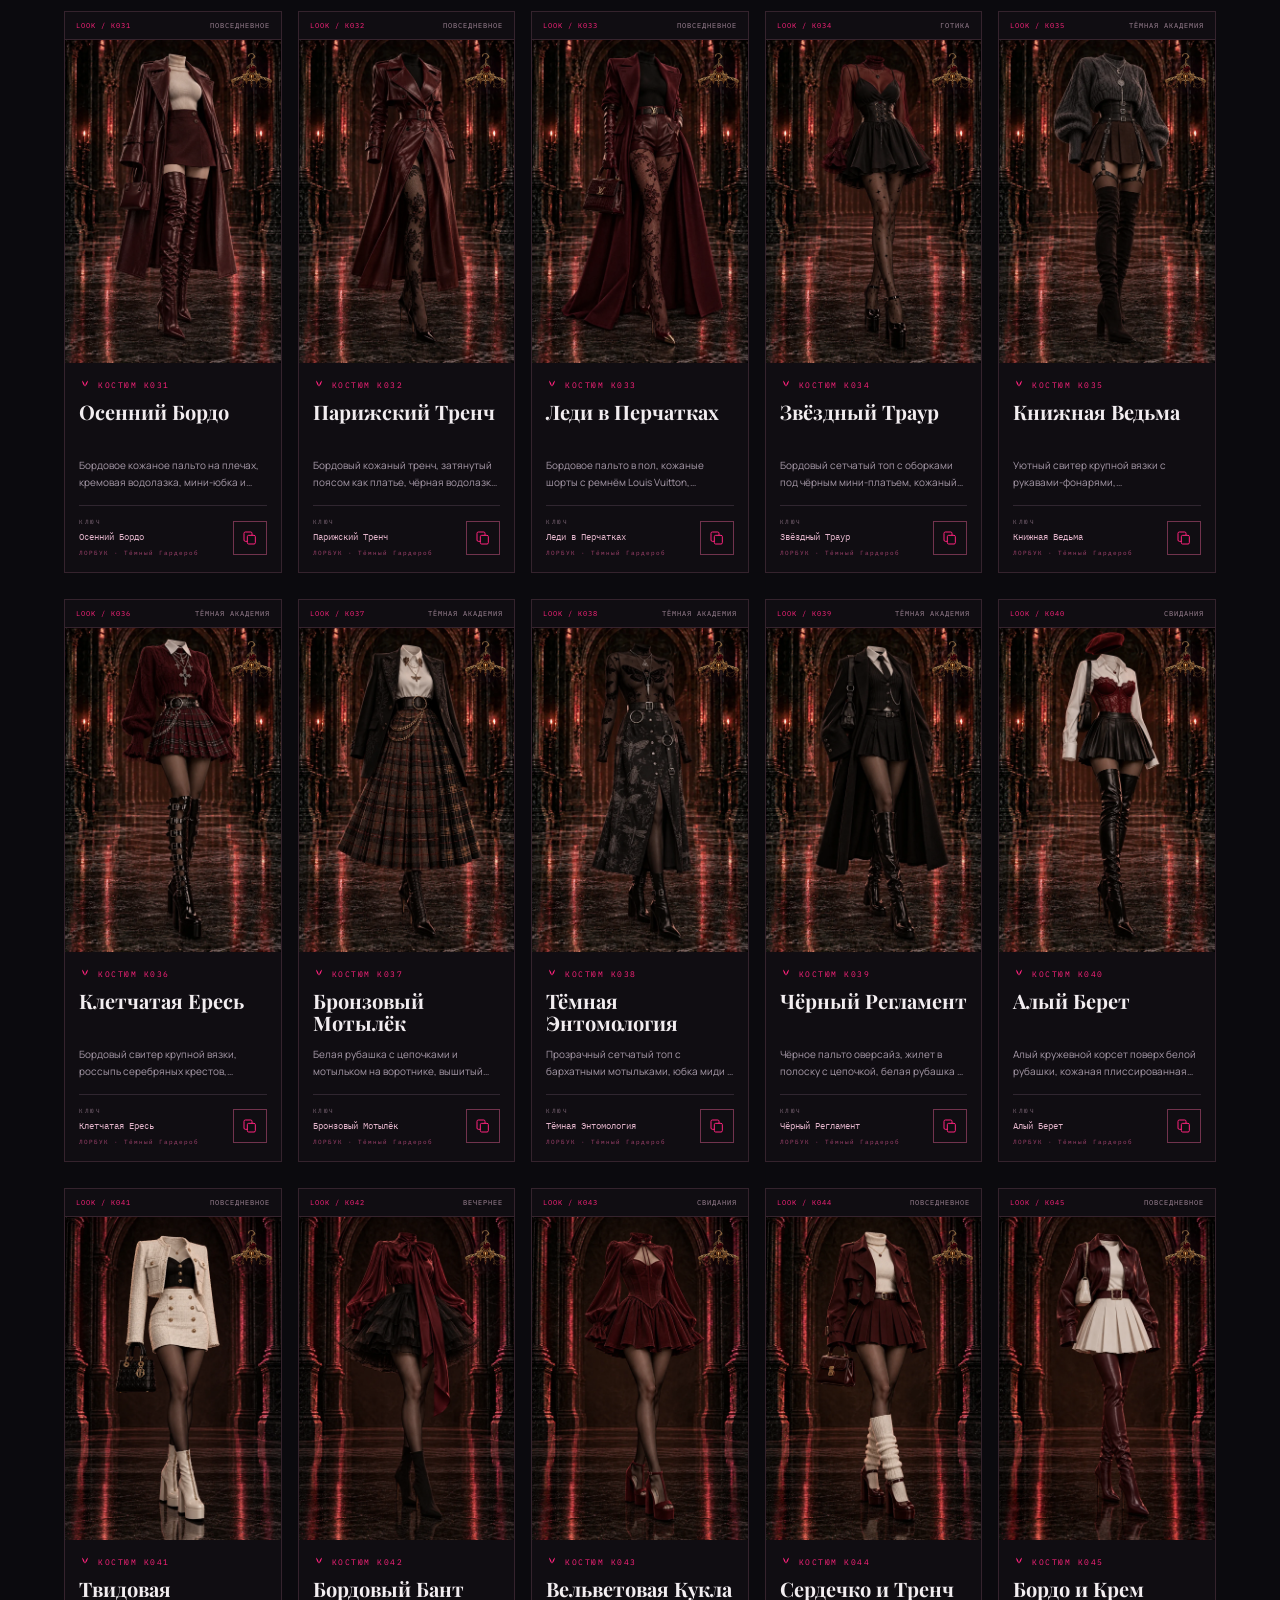
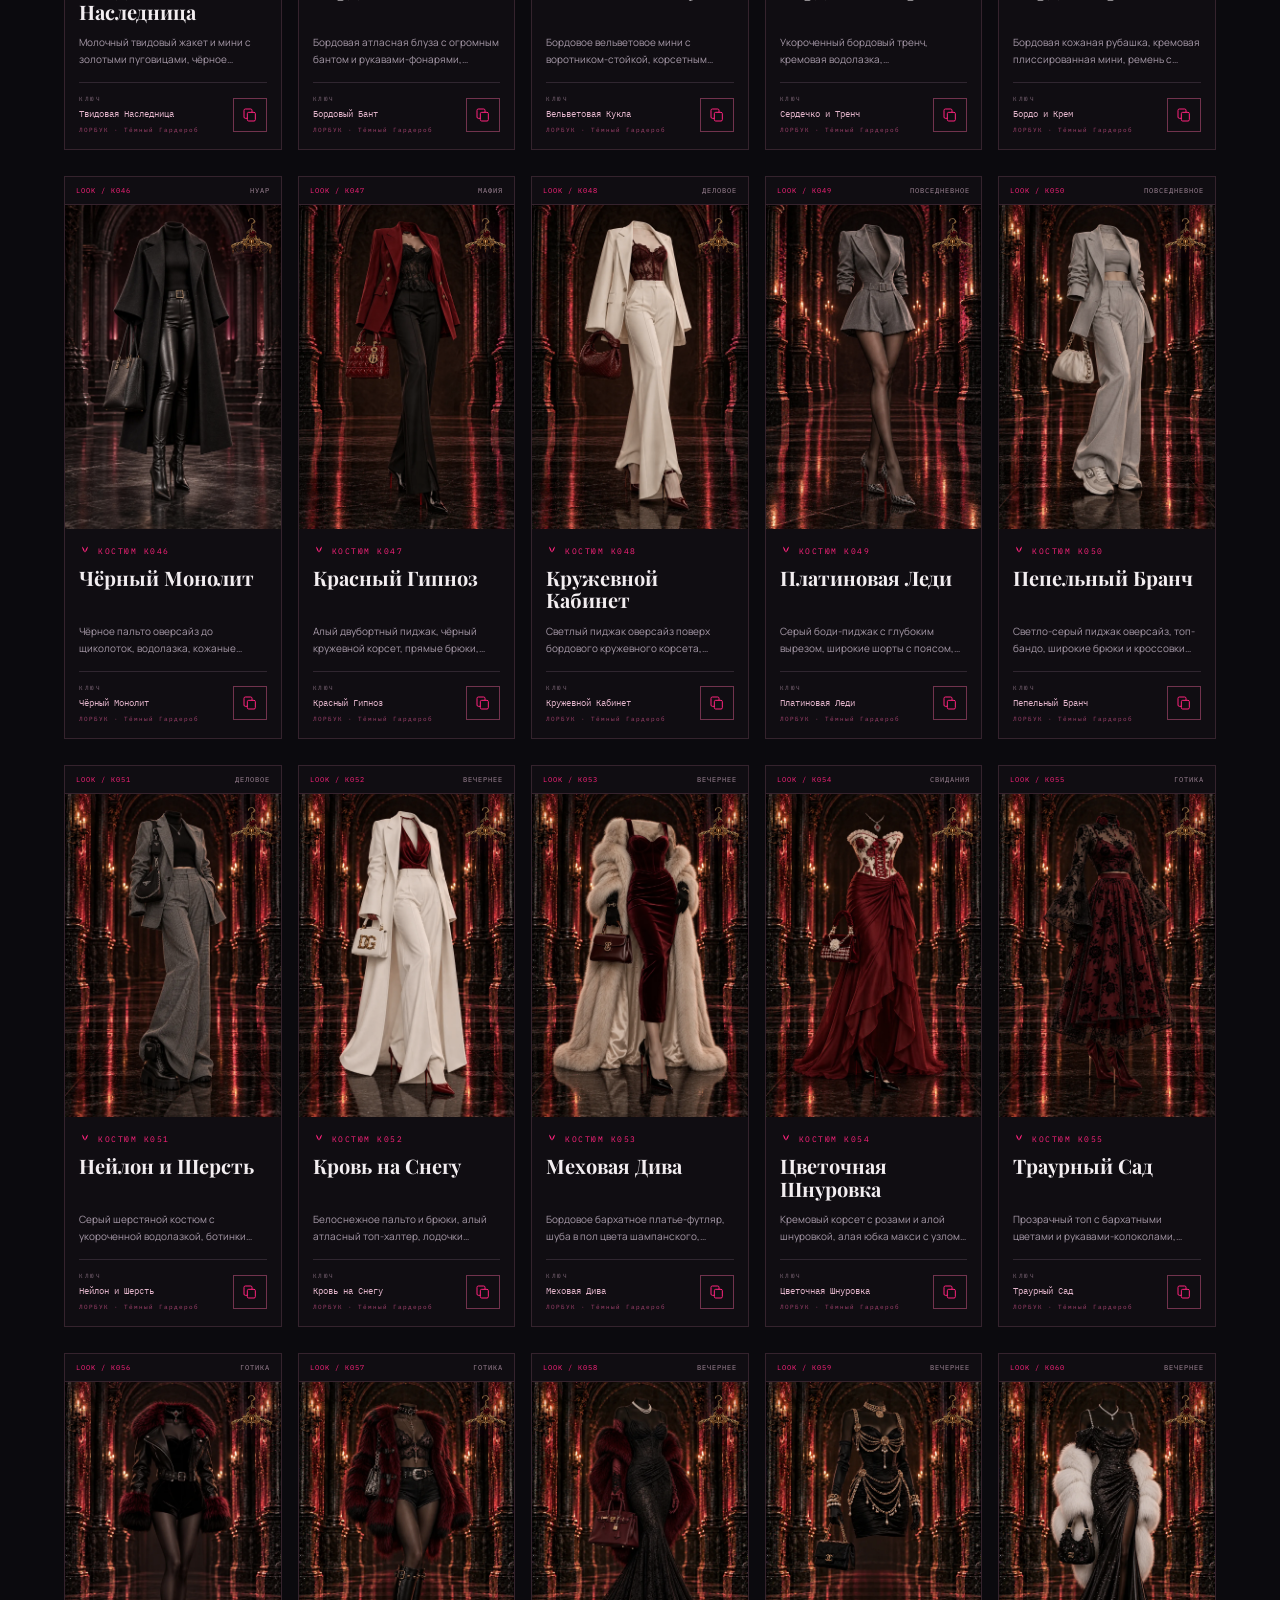
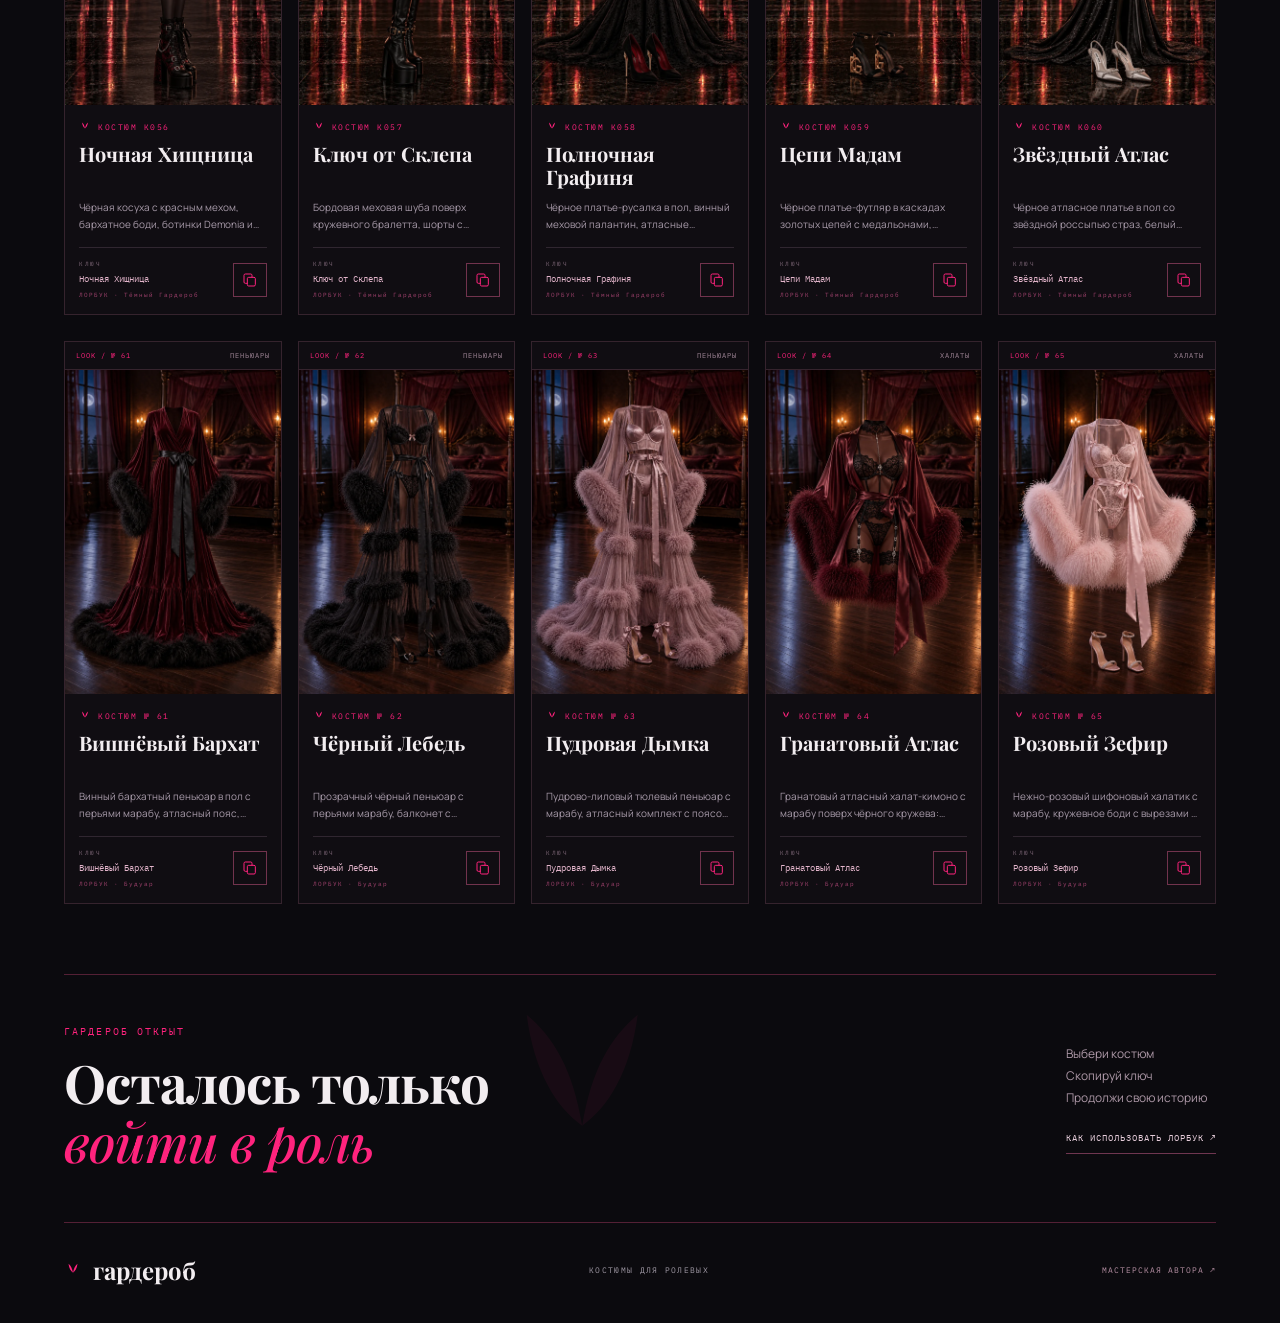
==== commit 651f07b4: "Add files via upload" ====
--- a/index.html
+++ b/index.html
@@ -2,5 +2,5 @@
 <link rel="apple-touch-icon" href="[data-uri]"><link rel="stylesheet" href="fonts.css"><link rel="stylesheet" href="styles.css"><script src="catalog.js" defer></script><script src="shared.js" defer></script><script src="app.js" defer></script></head><body>
 <div id="app"></div><div id="toast" role="status"></div>
 <dialog id="detail" aria-label="Разворот костюма"><button class="close-dialog" aria-label="Закрыть">×</button><div id="detail-content"></div></dialog>
-<dialog id="help" aria-label="Как использовать ключ костюма"><button class="close-dialog" aria-label="Закрыть">×</button><div class="help-content"><span class="eyebrow">ИНСТРУКЦИЯ / 3 ШАГА</span><h2>Один ключ<br><em>Целый образ</em></h2><ol><li><strong>Выбери костюм</strong><p>Открой разворот: там иллюстрация, подробное описание и точный ключ</p></li><li><strong>Скопируй ключ</strong><p>Название на карточке может быть длиннее ключа. Нужную фразу скопирует кнопка</p></li><li><strong>Впиши его в свою сцену</strong><p>Если в подключённом лорбуке есть запись с этим ключом, описание попадёт в контекст по правилам платформы Indamind AI</p></li></ol><p class="help-note"><strong>Важно:</strong> гардероб оживает только вместе с лорбуком. Подключи к своему персонажу лорбук, указанный на карточке костюма — сейчас это «Тёмный Гардероб», — и он узнает каждый наряд по ключу. Без лорбука ключ останется просто словом</p></div></dialog>
+<dialog id="help" aria-label="Как использовать ключ костюма"><button class="close-dialog" aria-label="Закрыть">×</button><div class="help-content"><span class="eyebrow">ИНСТРУКЦИЯ / 3 ШАГА</span><h2>Один ключ<br><em>Целый образ</em></h2><ol><li><strong>Выбери костюм</strong><p>Открой разворот: там иллюстрация, подробное описание и точный ключ</p></li><li><strong>Скопируй ключ</strong><p>Название на карточке может быть длиннее ключа. Нужную фразу скопирует кнопка</p></li><li><strong>Впиши его в свою сцену</strong><p>Если в подключённом лорбуке есть запись с этим ключом, описание попадёт в контекст по правилам платформы Indamind AI</p></li></ol><p class="help-note"><strong>Важно:</strong> гардероб оживает только вместе с лорбуком. Подключи к своему персонажу лорбук, указанный на карточке костюма — «Тёмный Гардероб» или «Будуар», — и он узнает каждый наряд по ключу. Без лорбука ключ останется просто словом</p></div></dialog>
 </body></html>
--- a/styles.css
+++ b/styles.css
@@ -461,3 +461,12 @@
 .lb-note .horns{width:13px;height:13px}
 .lb-filters{margin-top:10px;align-items:center}
 .lb-label{font-family:var(--mono);font-size:8px;letter-spacing:2px;color:#847588;margin-right:6px}
+
+/* значок лорбука в правом верхнем углу картинки */
+.artwork{position:relative}
+.custom-art img.lb-badge{position:absolute;top:4%;right:4%;left:auto;width:19%!important;height:auto!important;object-fit:contain!important;background:none!important;pointer-events:none;z-index:2;filter:drop-shadow(0 3px 8px rgba(0,0,0,.75)) drop-shadow(0 0 10px rgba(255,35,125,.18))}
+.detail-art img.lb-badge{width:15%!important;top:3%;right:4%}
+.collage-card .custom-art img.lb-badge{width:17%!important}
+.edit-item .lb-badge,.upload-preview .lb-badge{display:none}
+.detail-visual .detail-art{position:absolute!important;inset:auto!important;top:0!important;bottom:0!important;left:50%!important;right:auto!important;height:100%!important;width:auto!important;aspect-ratio:2/3!important;max-width:100%;transform:translateX(-50%)}
+.detail-visual .detail-art img:not(.lb-badge){object-fit:cover!important}
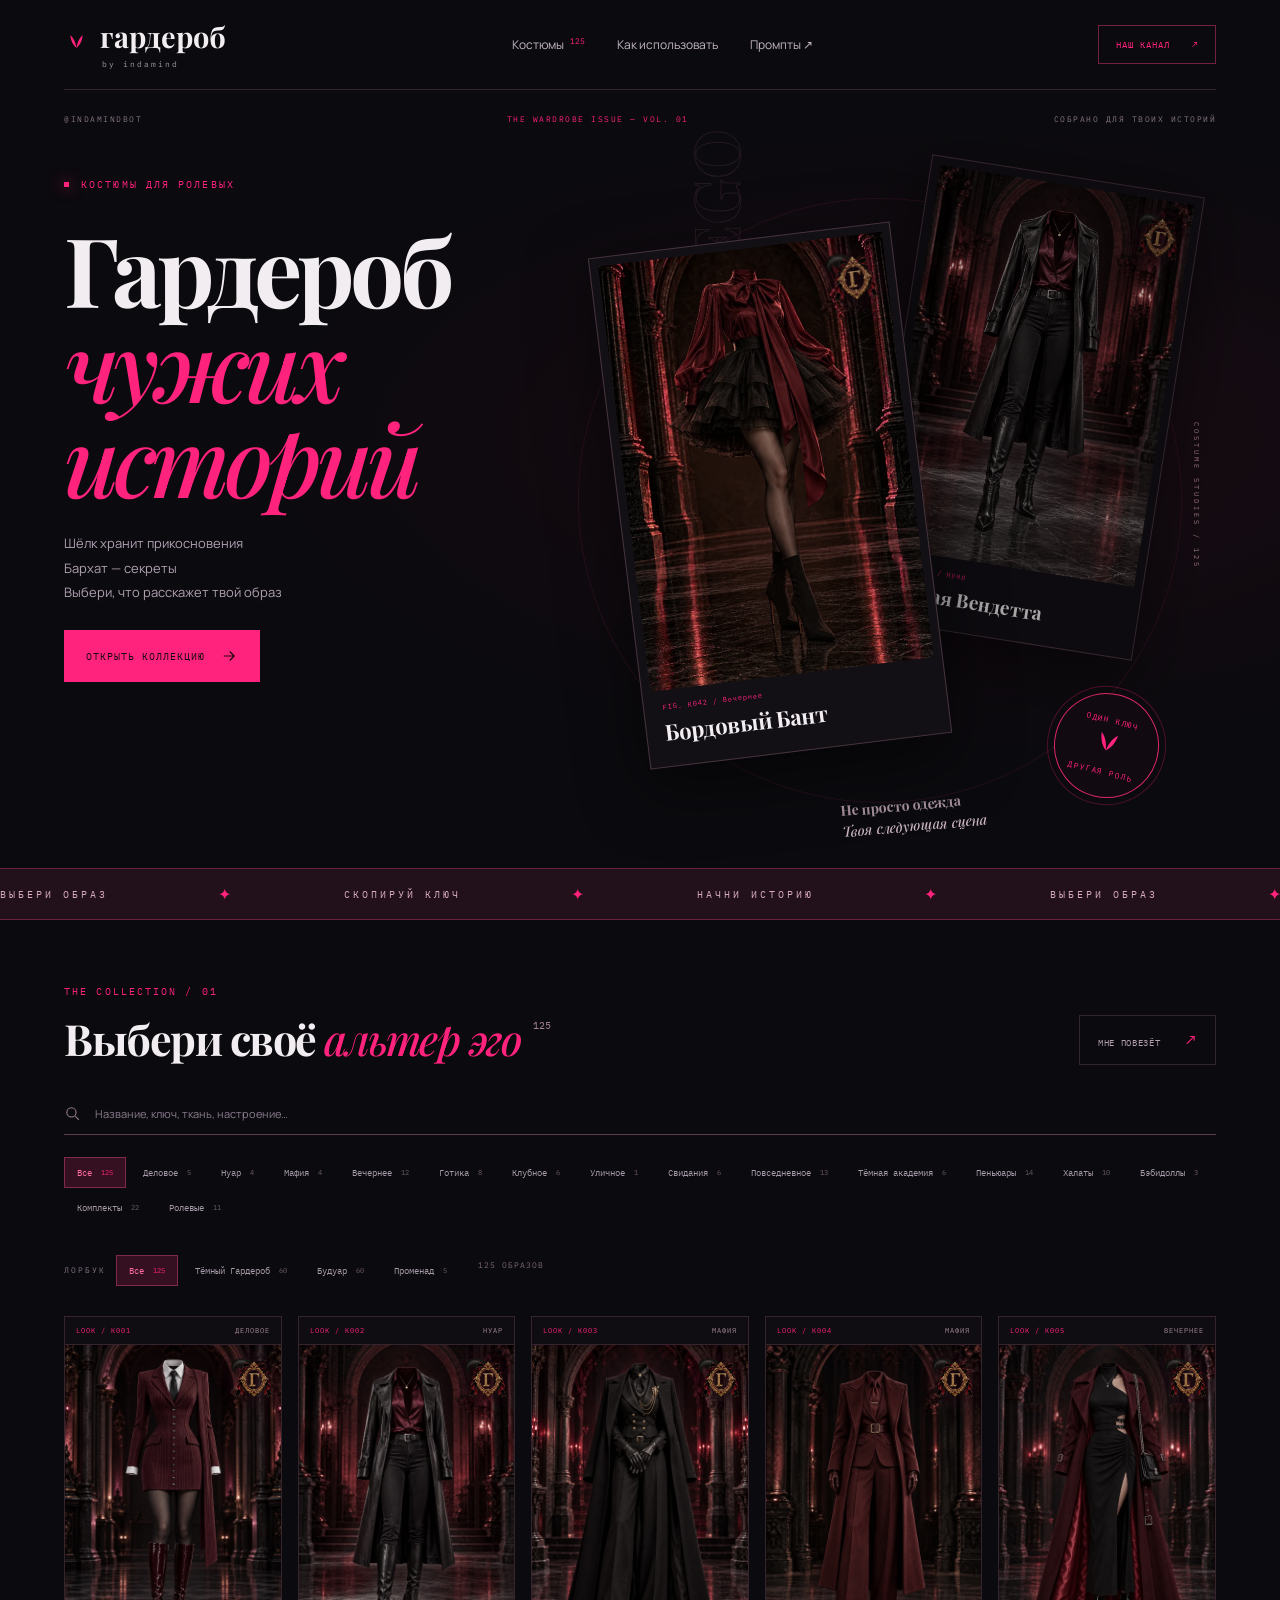
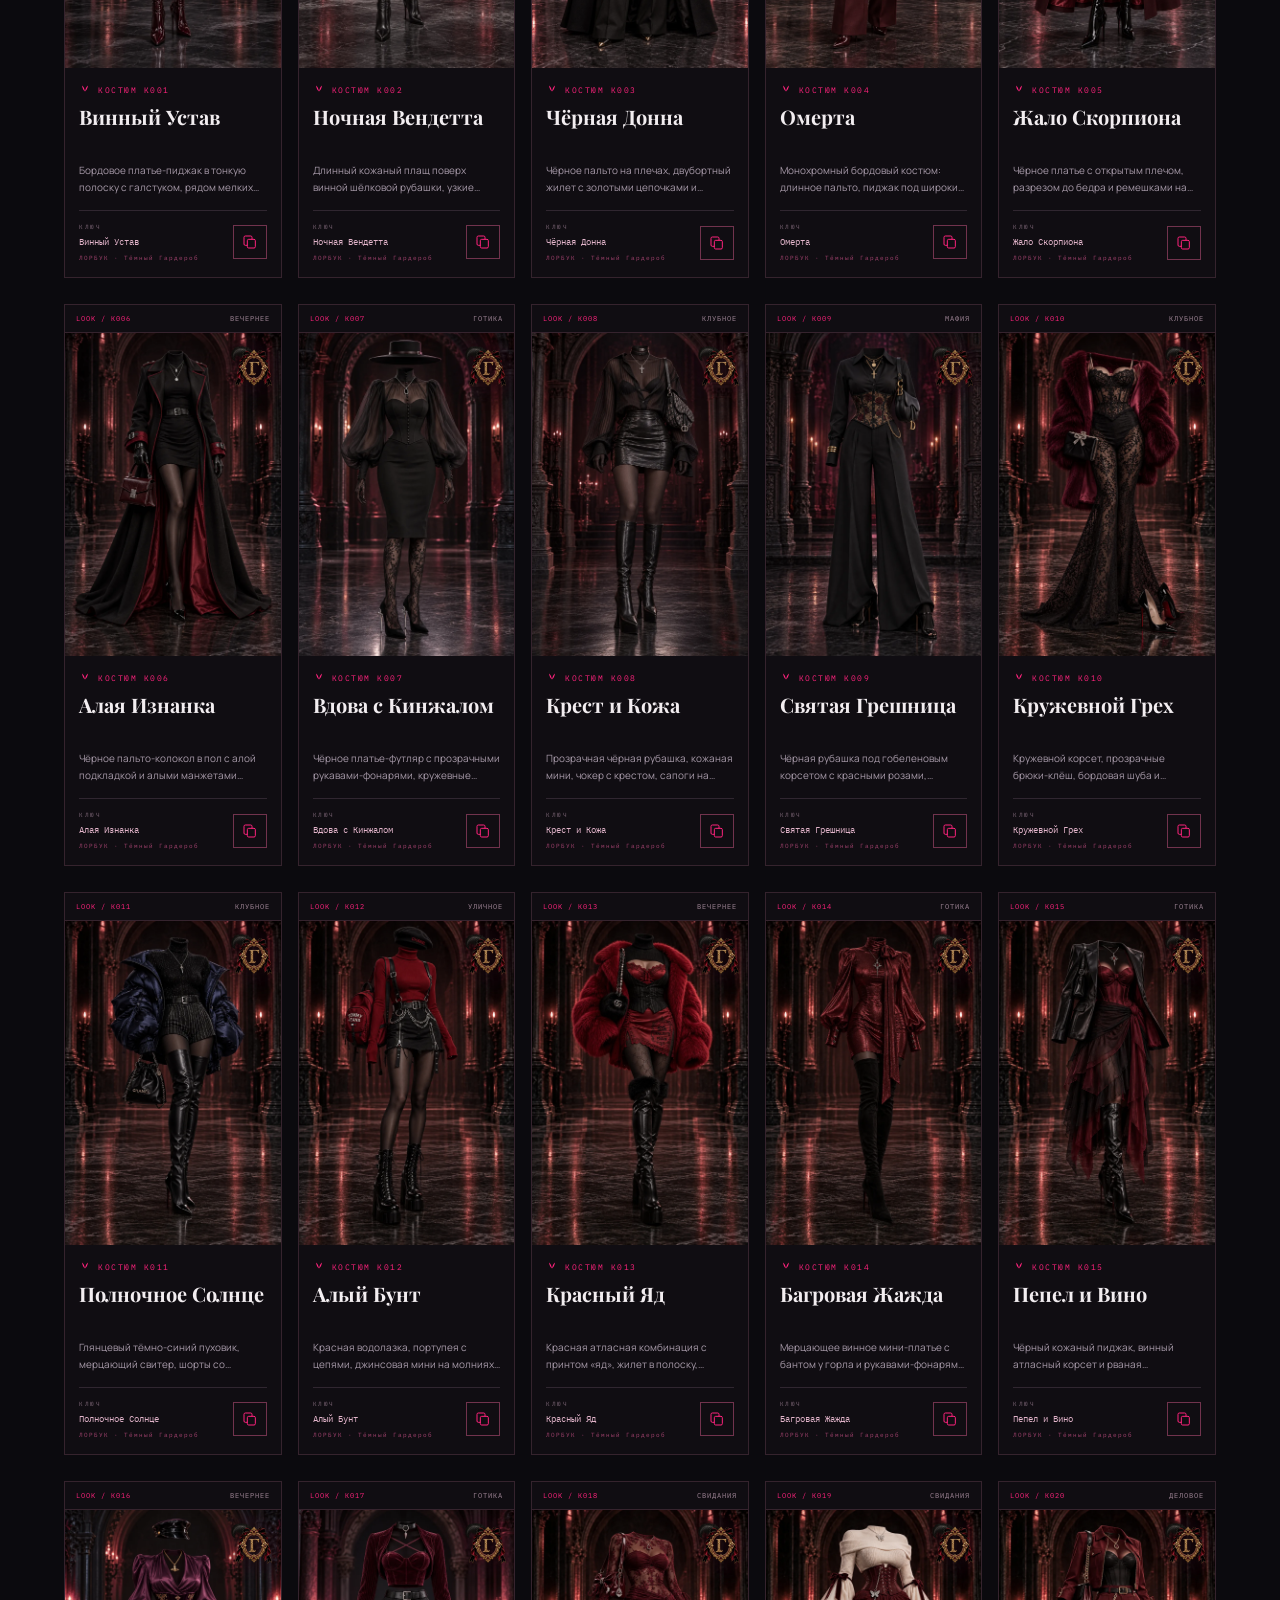
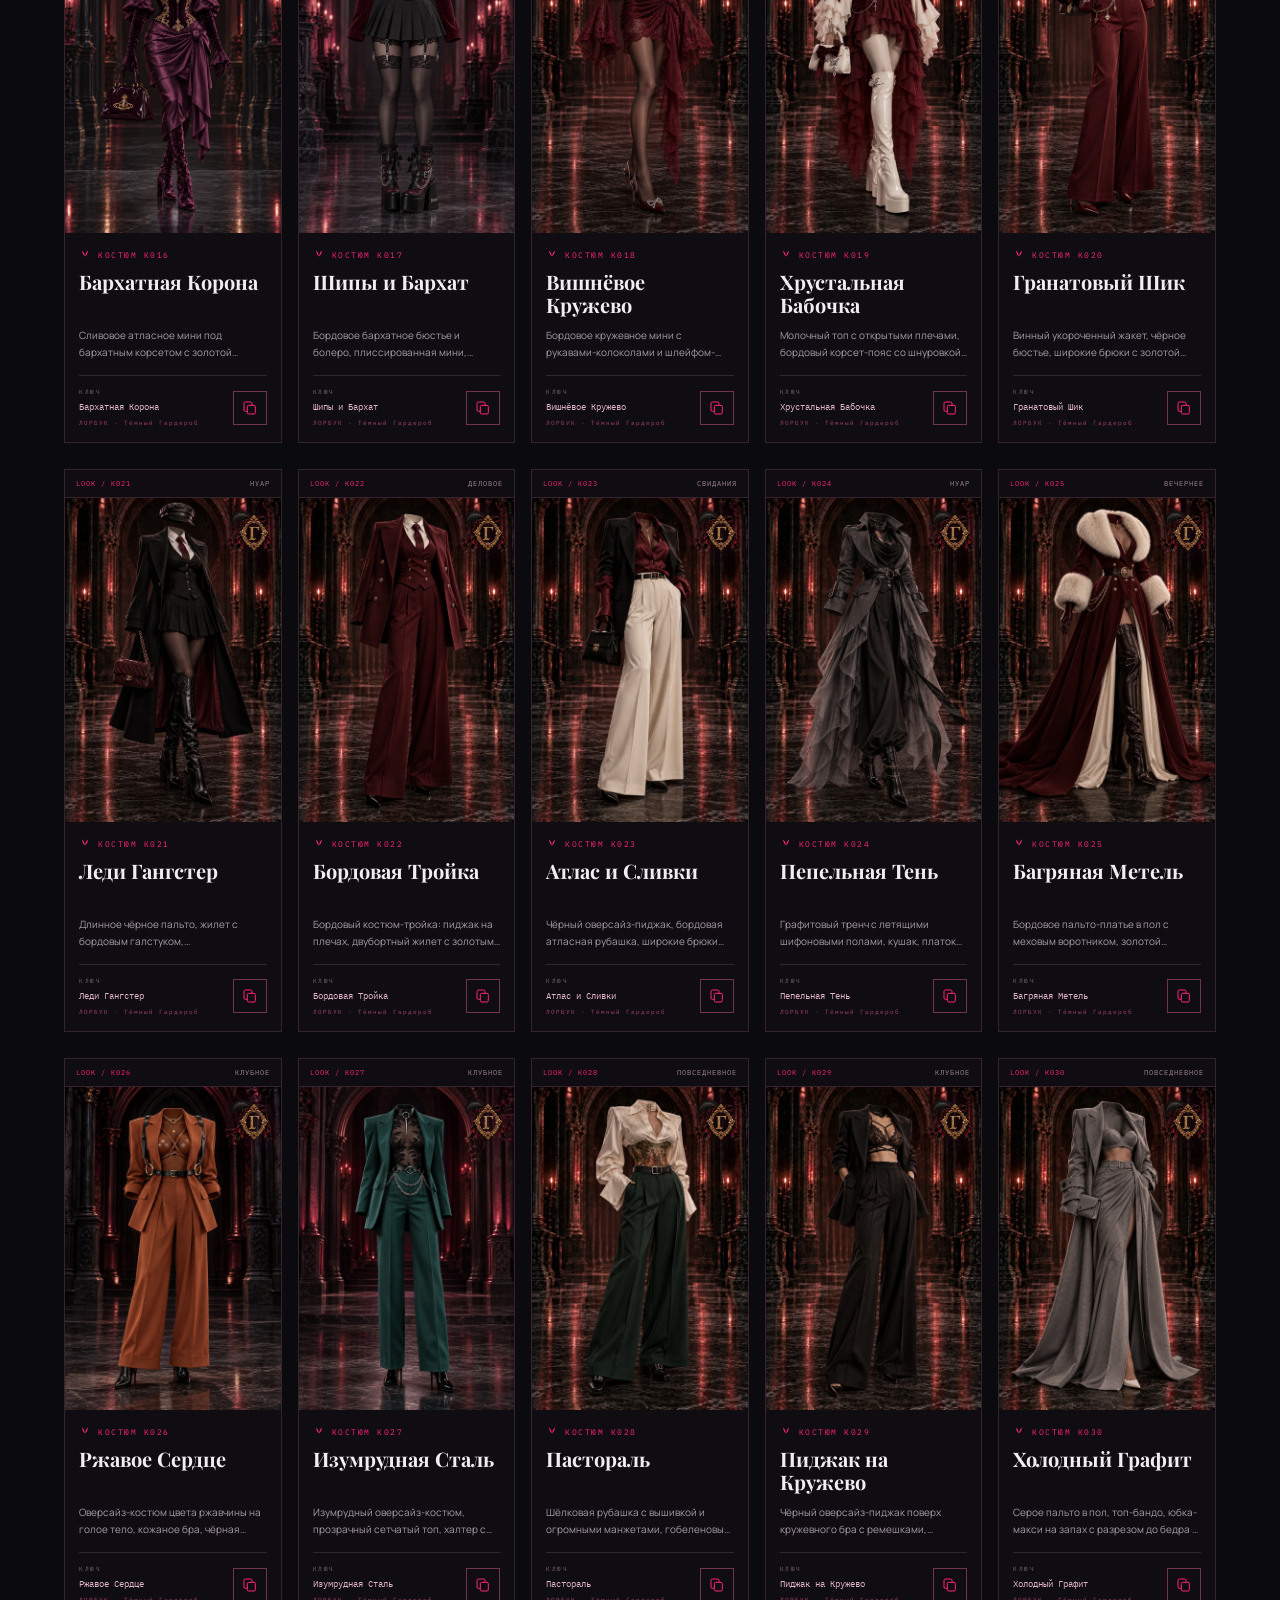
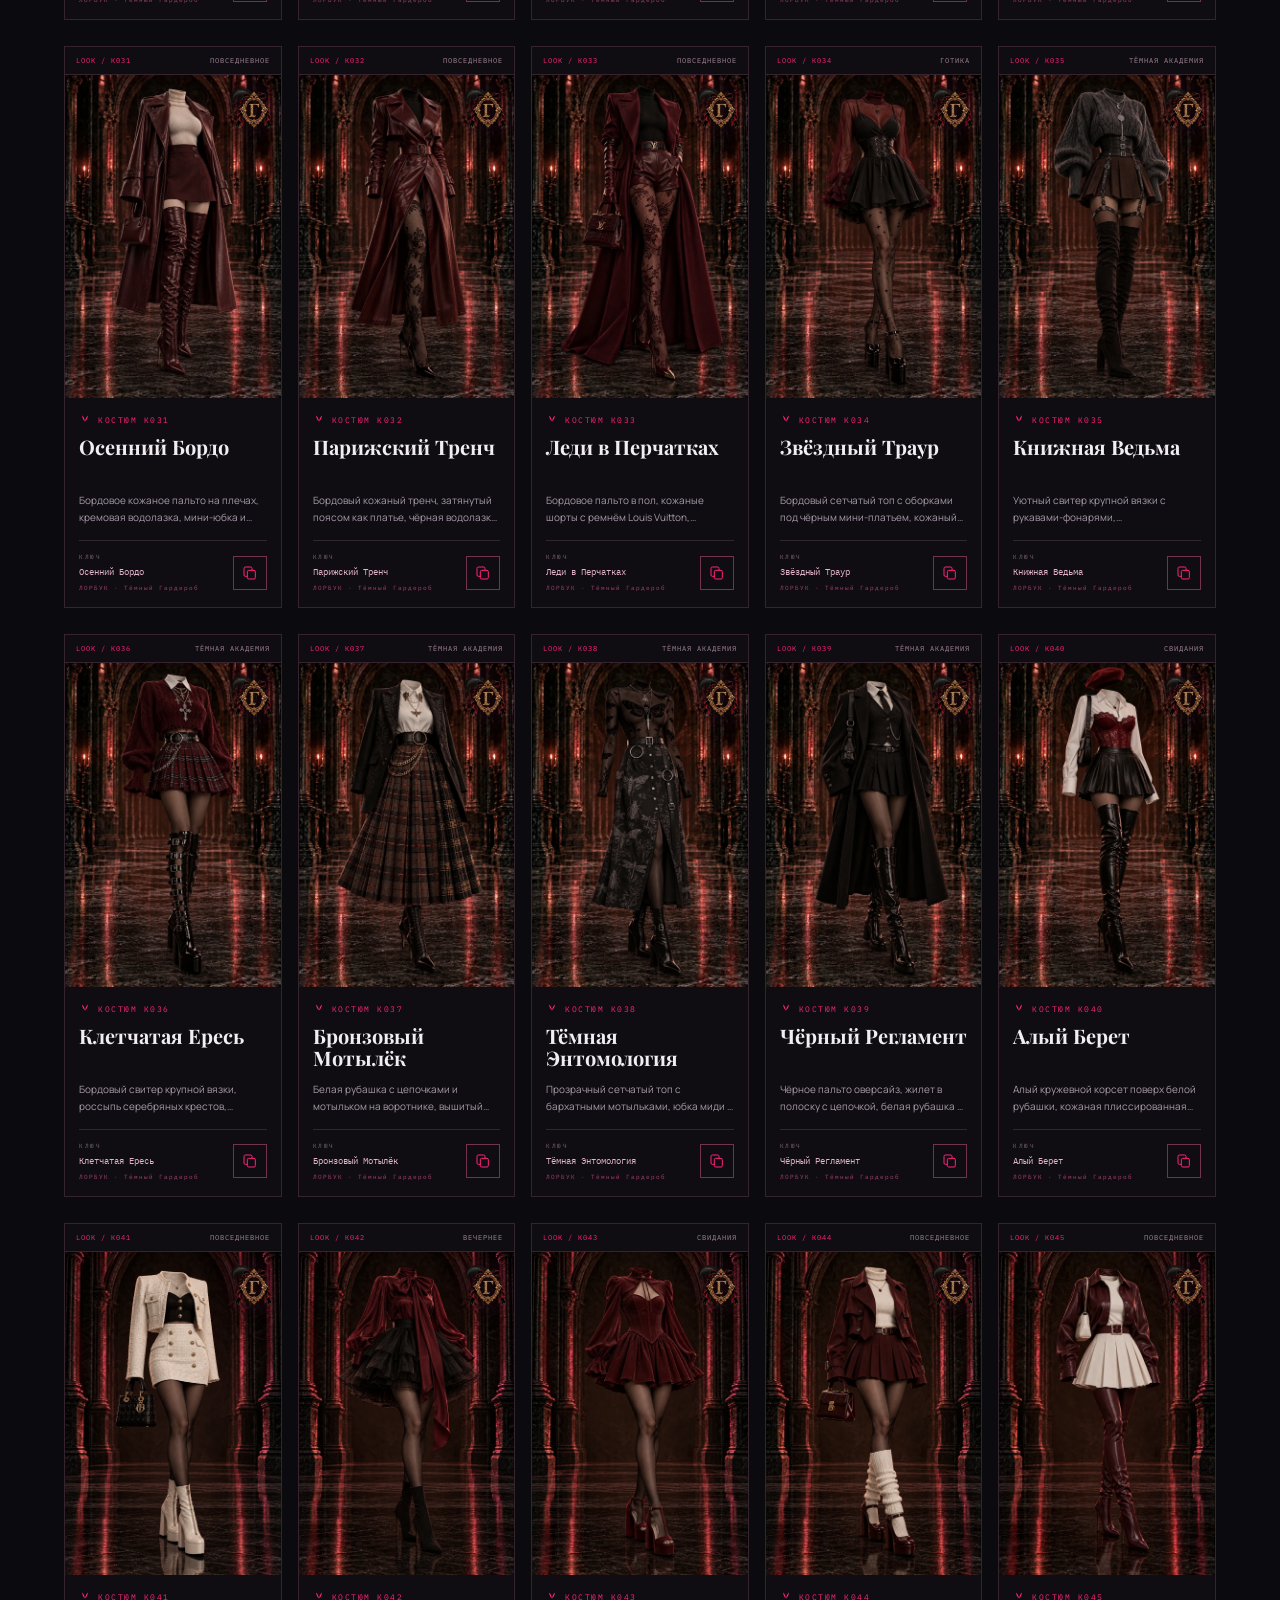
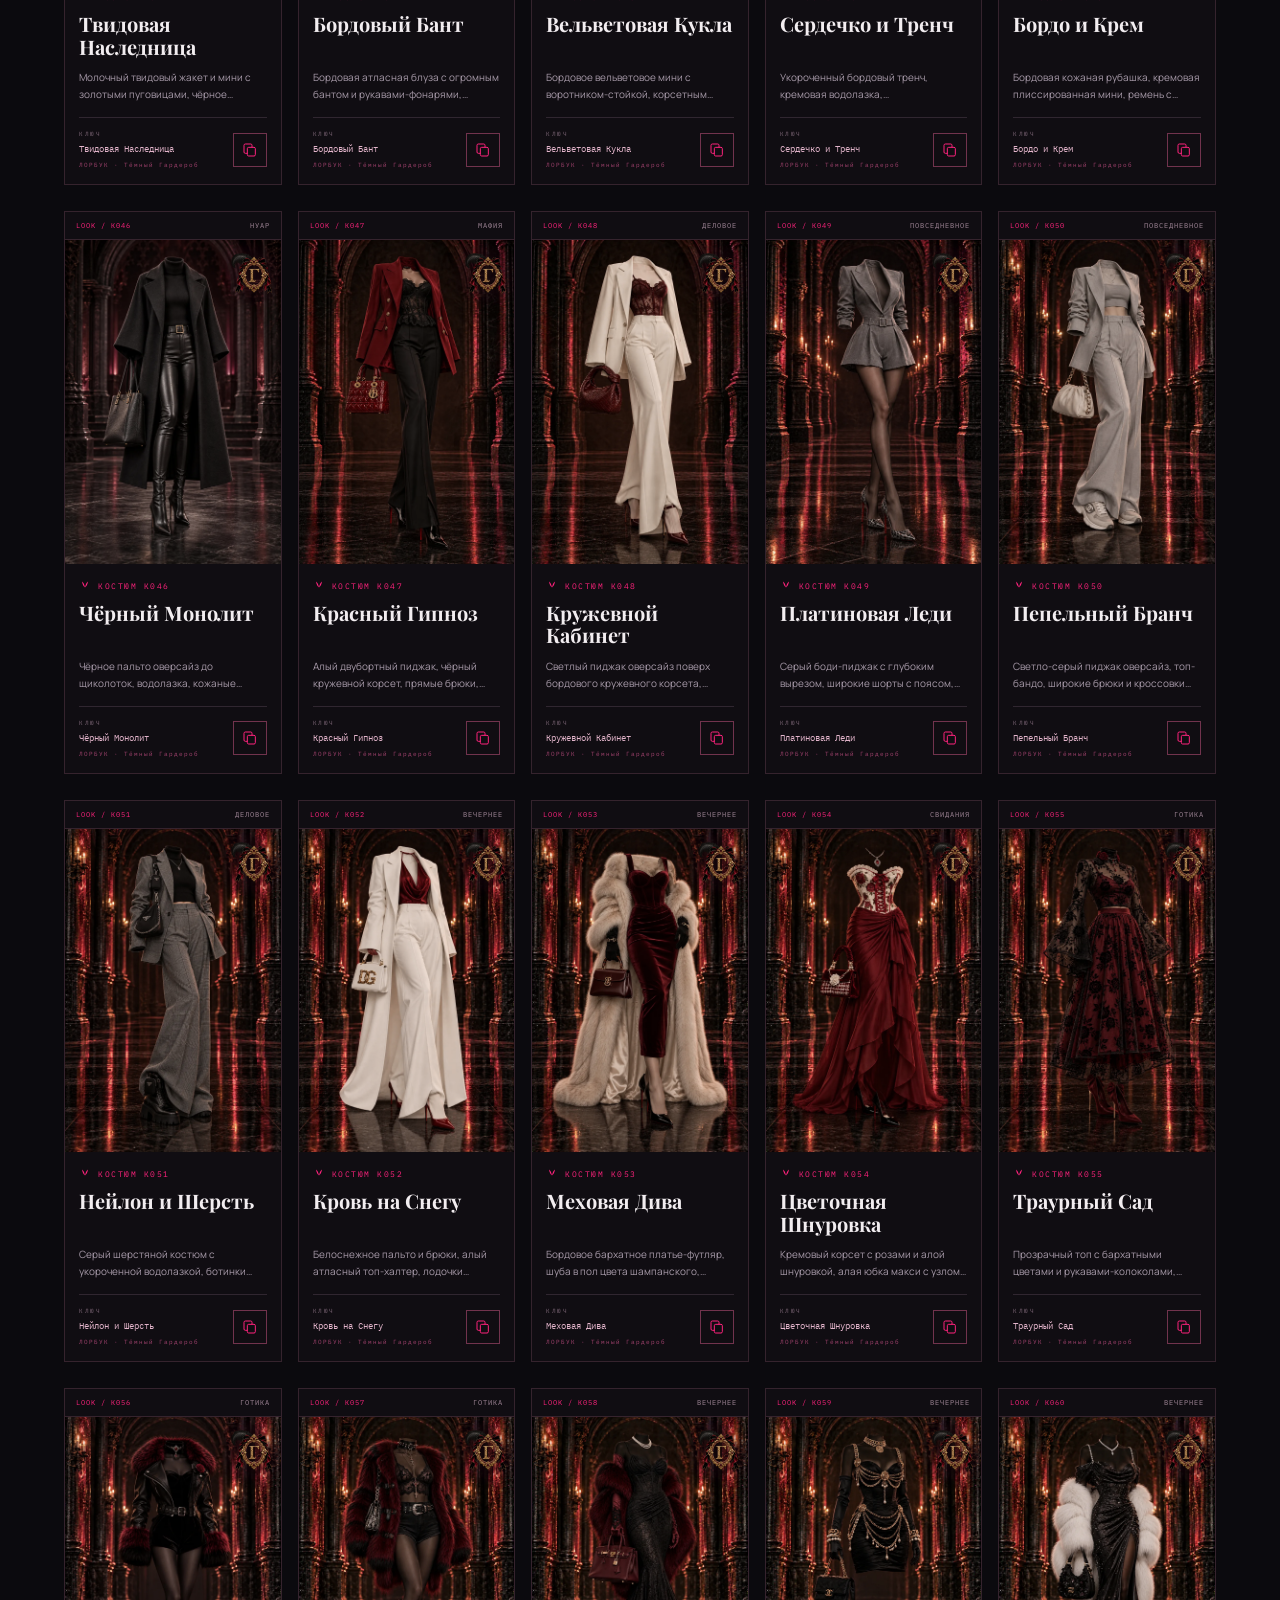
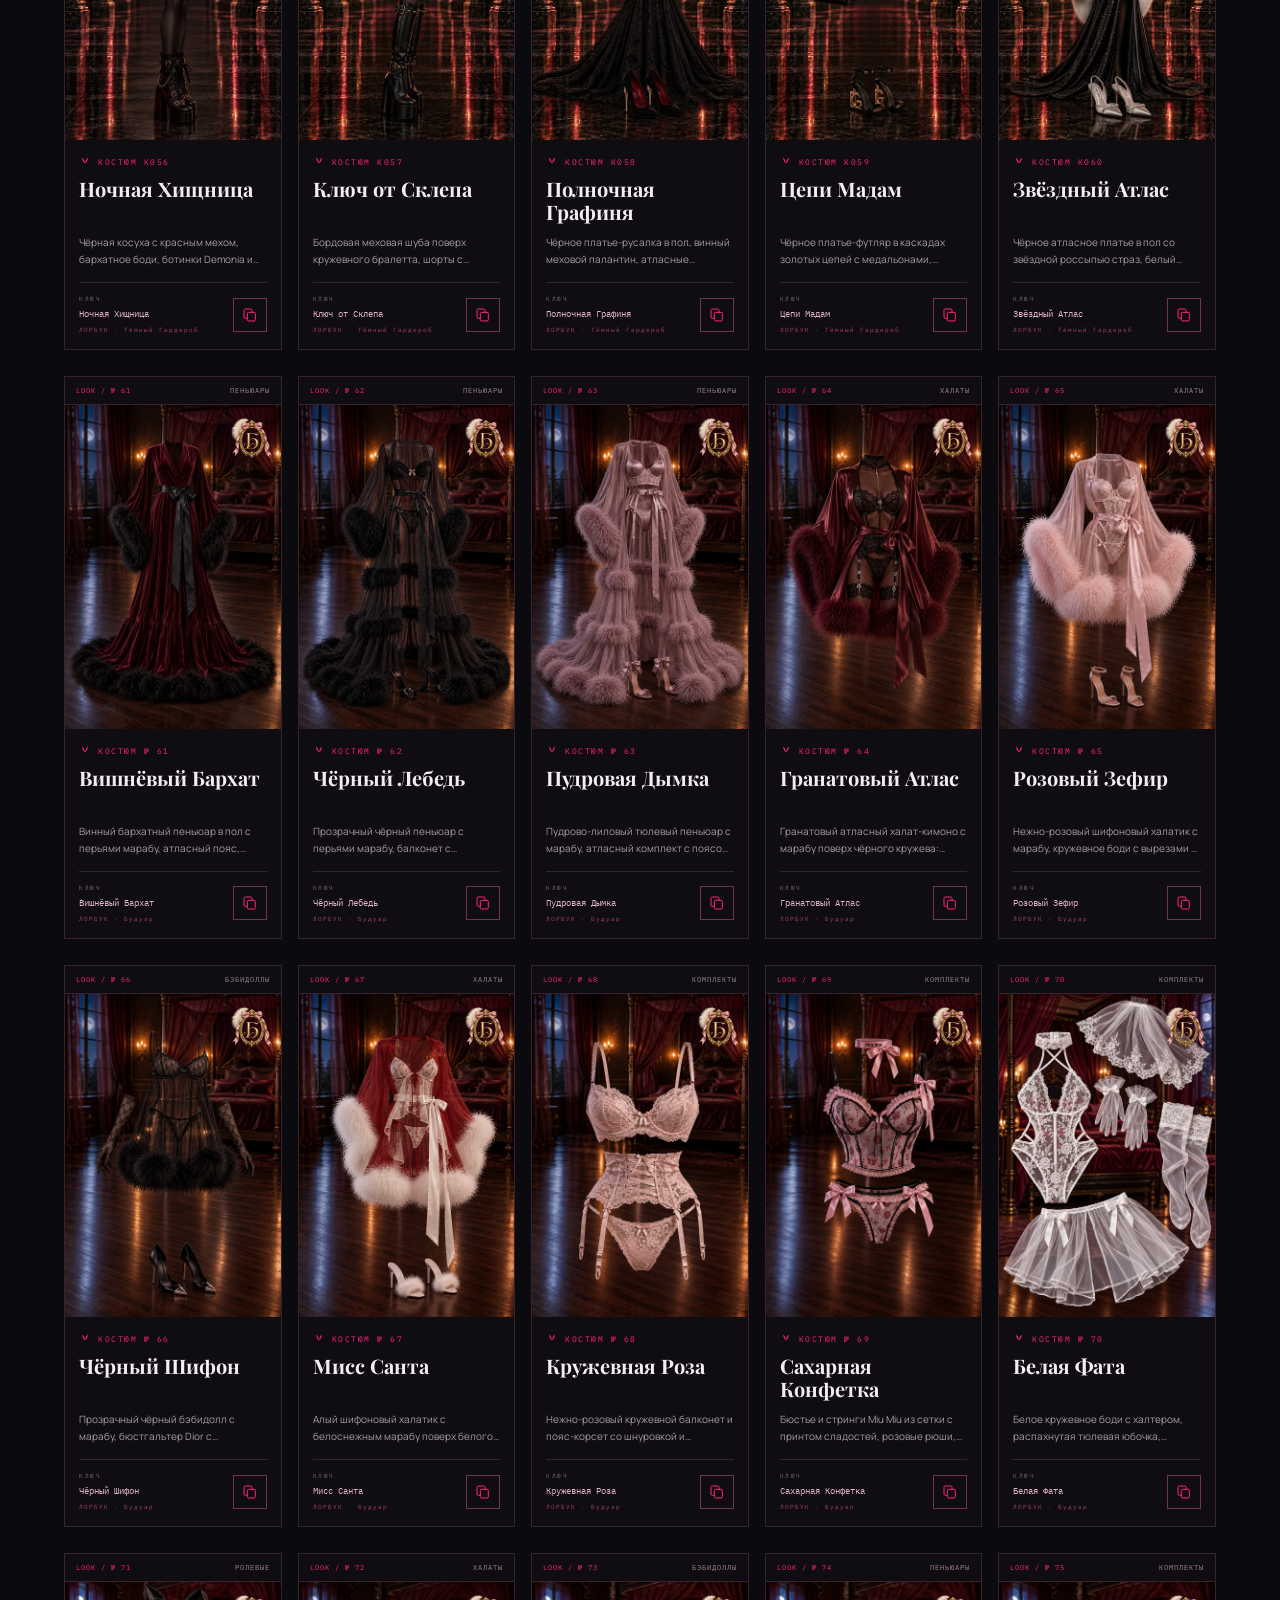
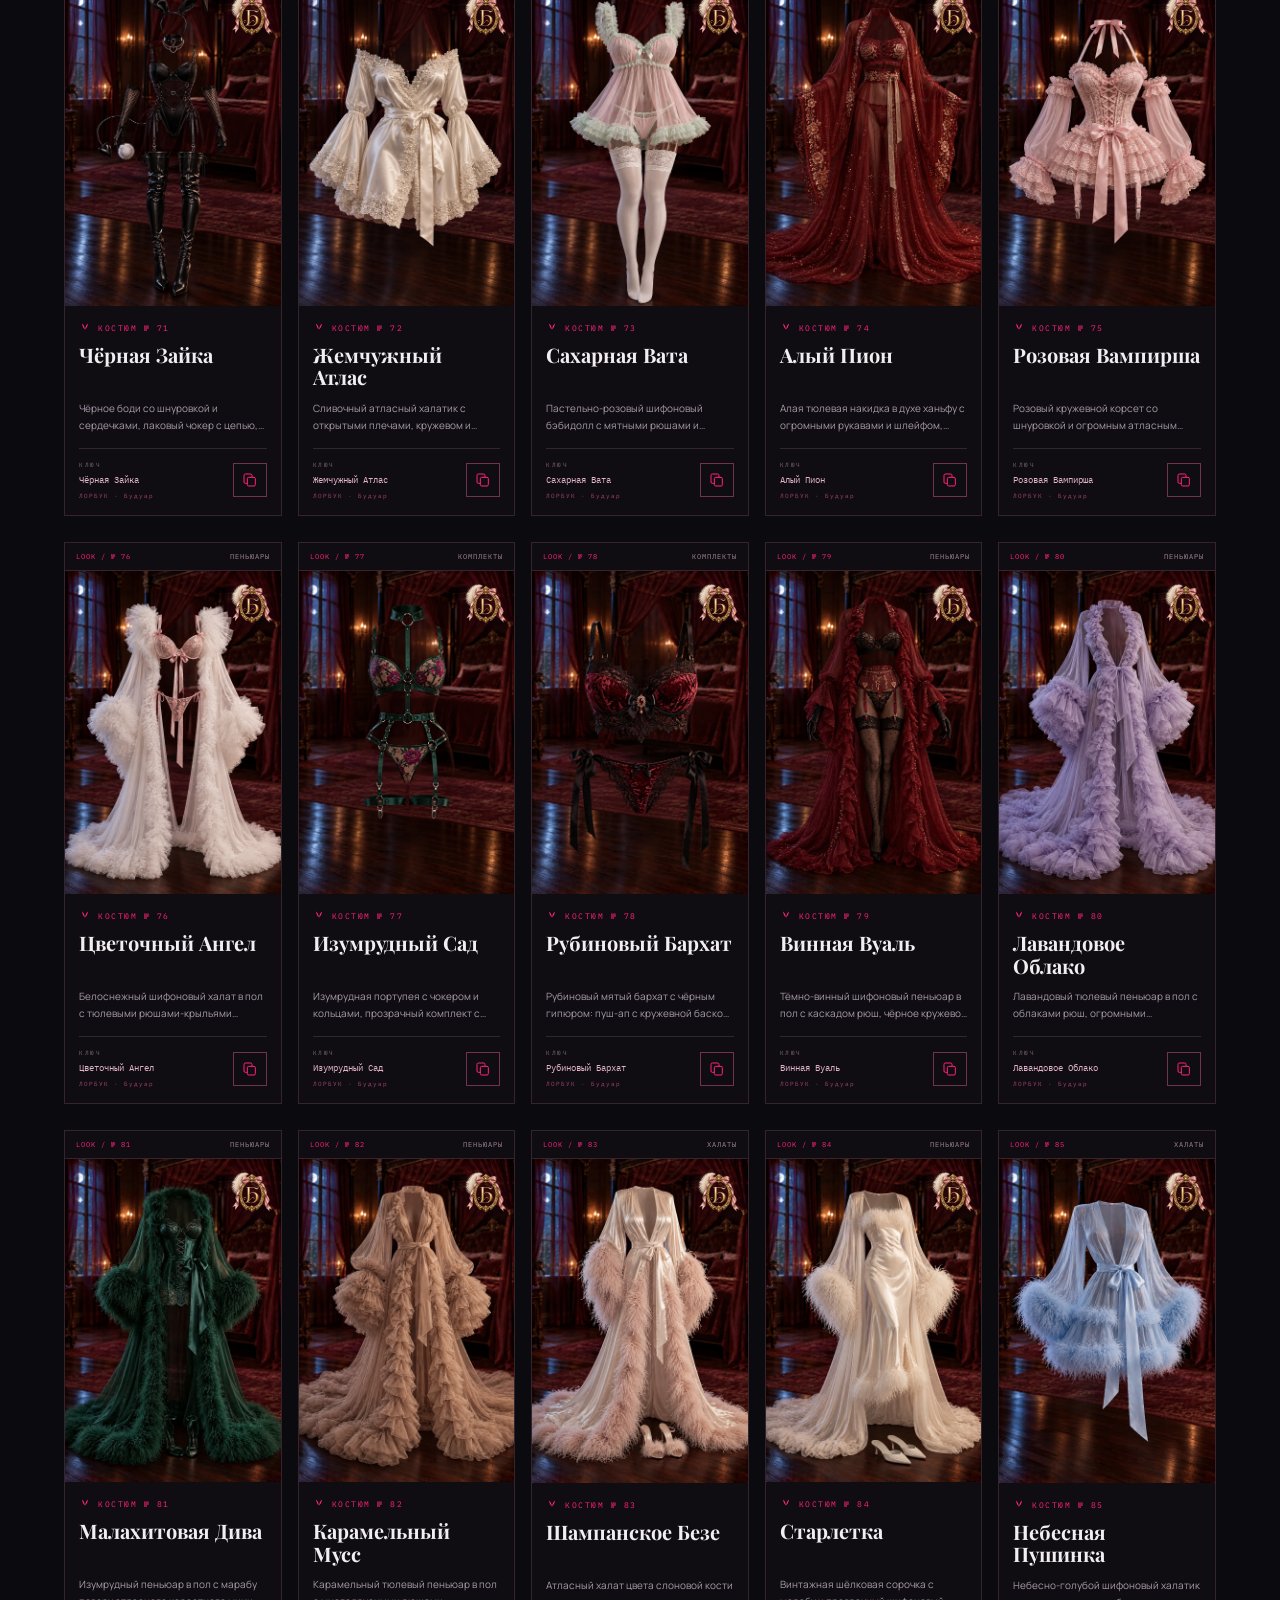
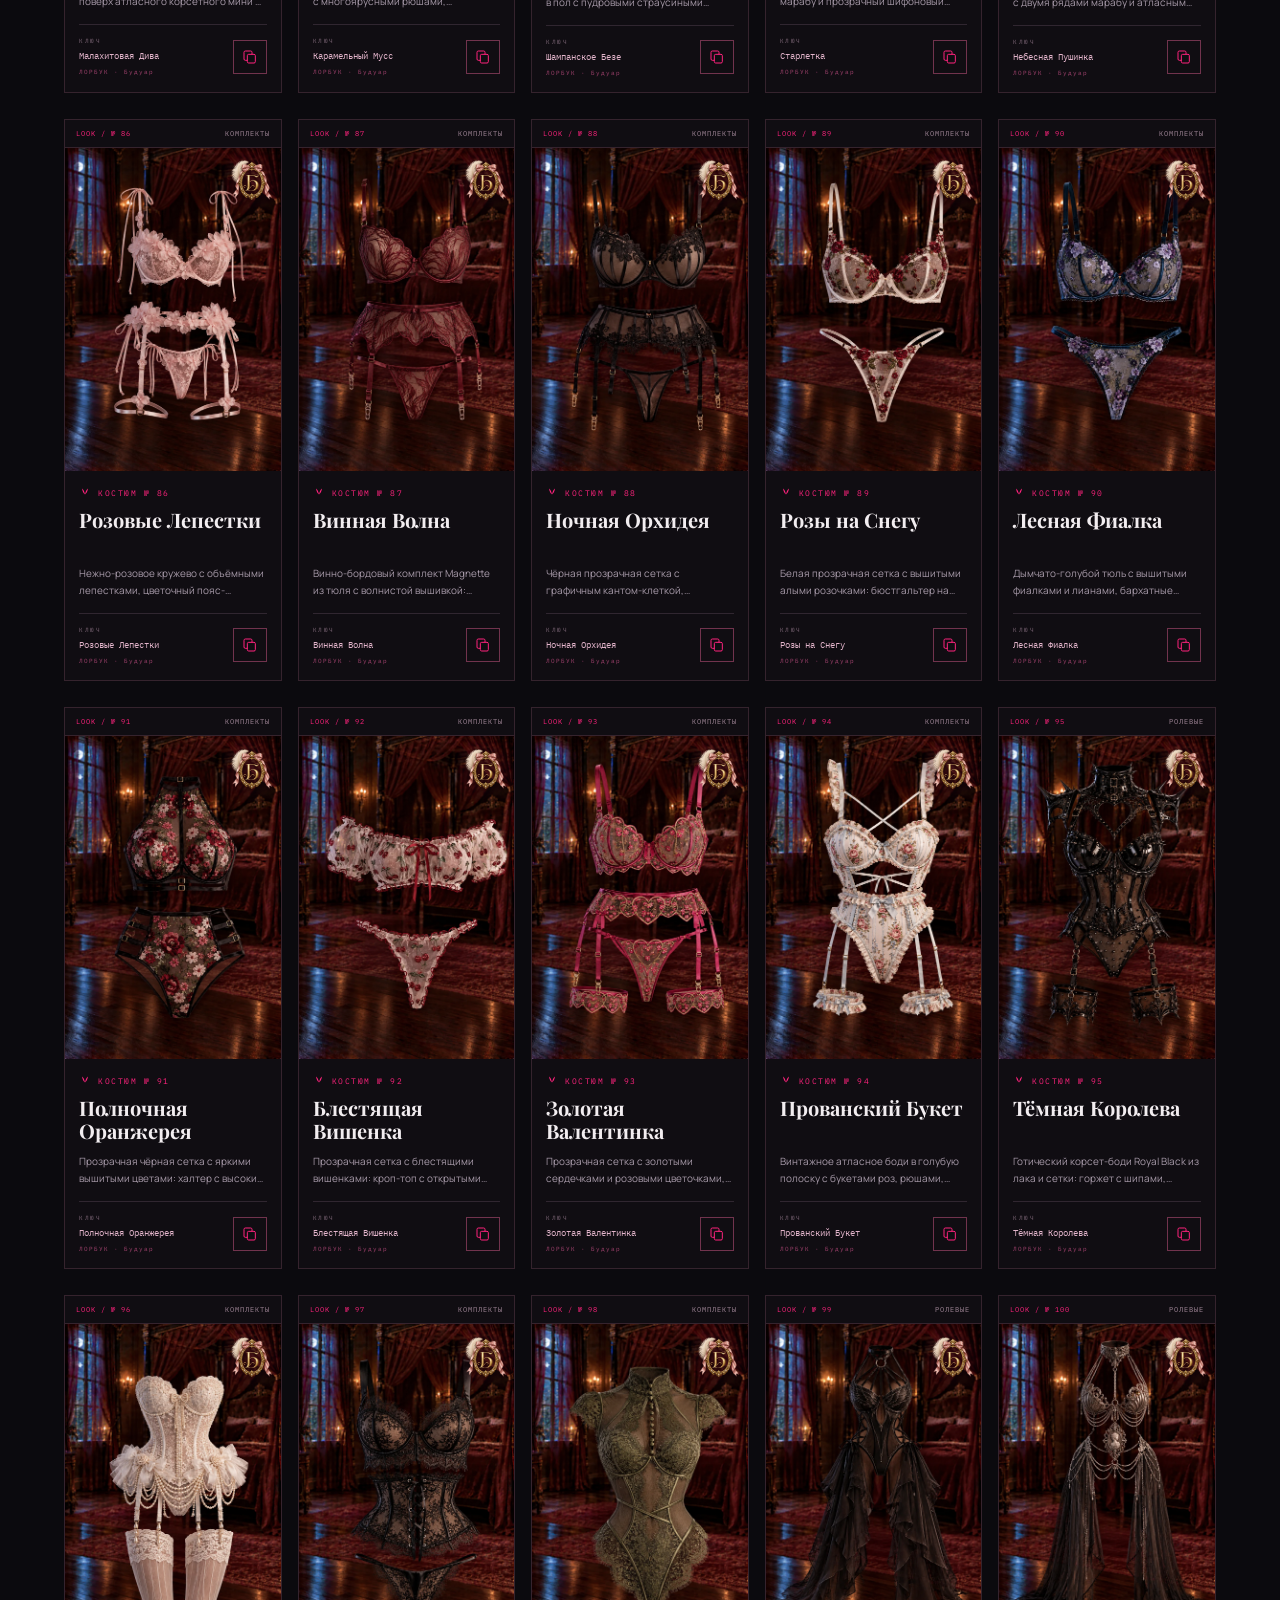
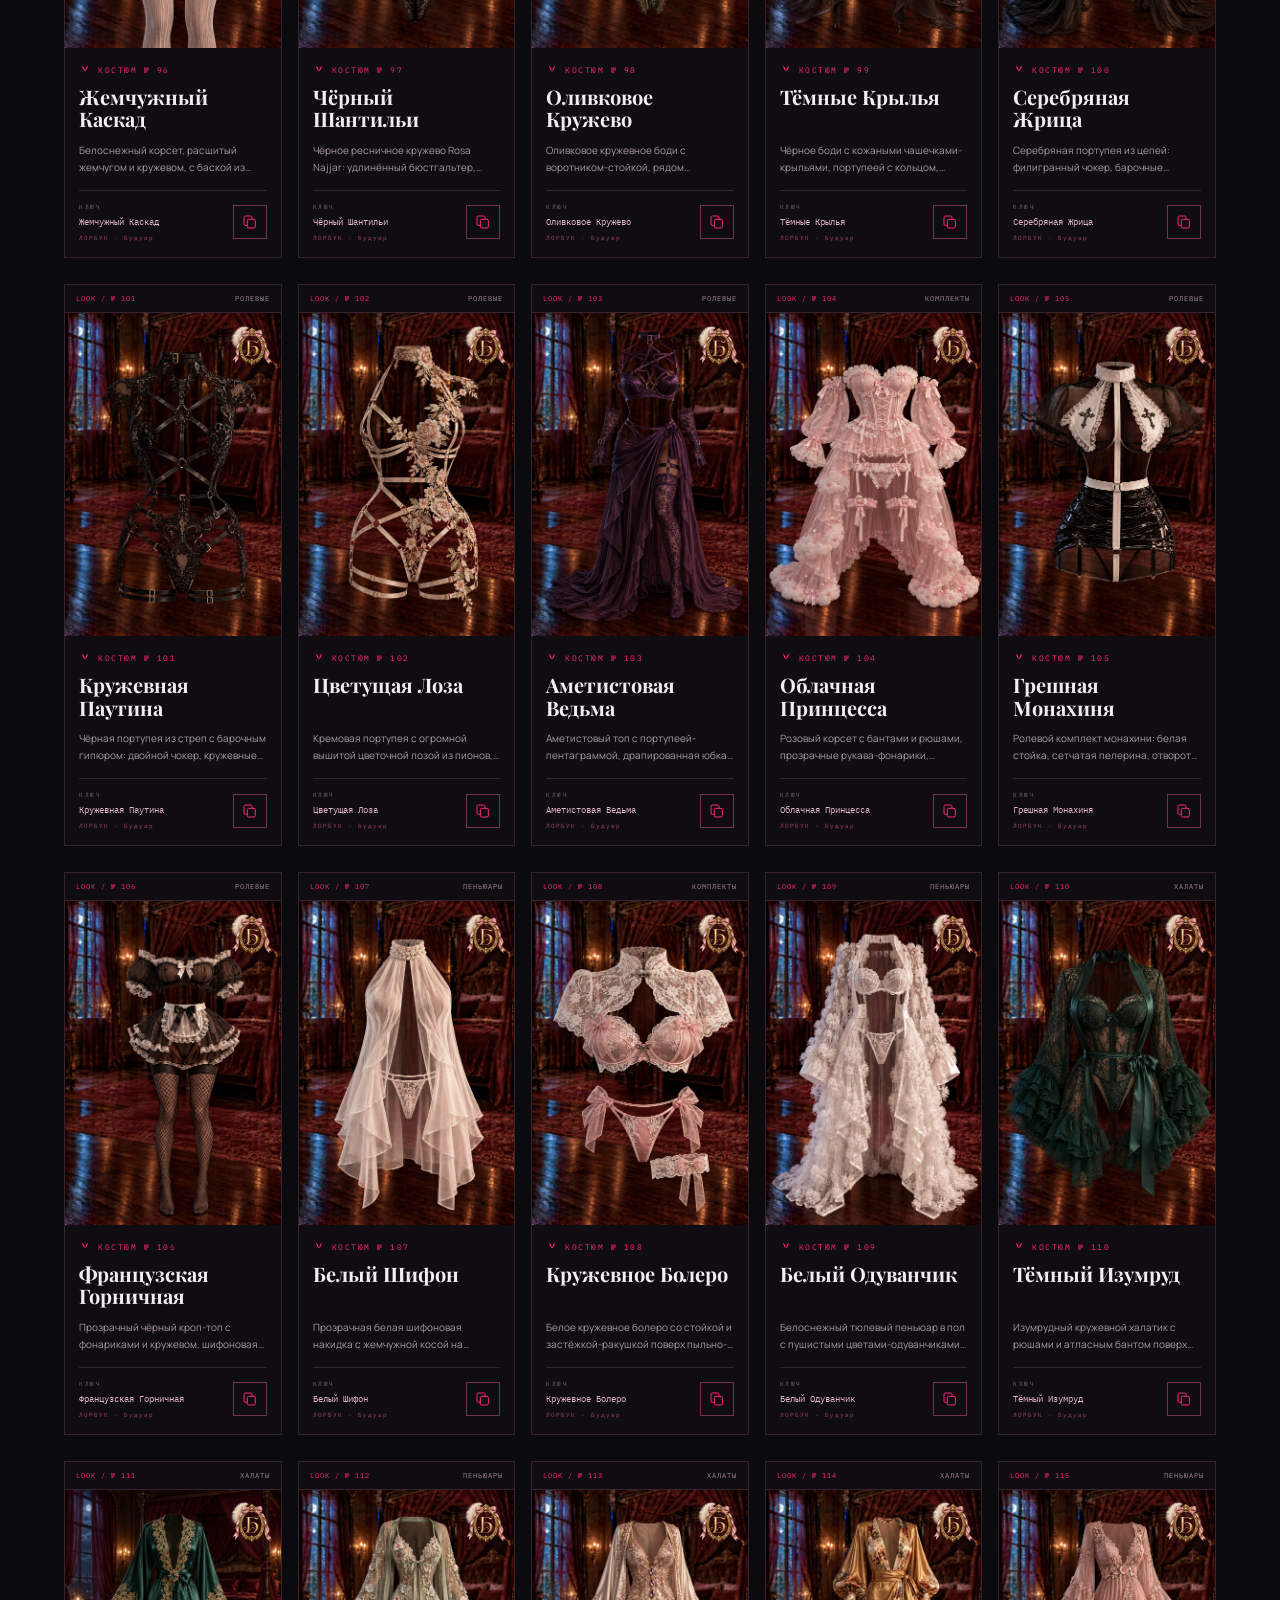
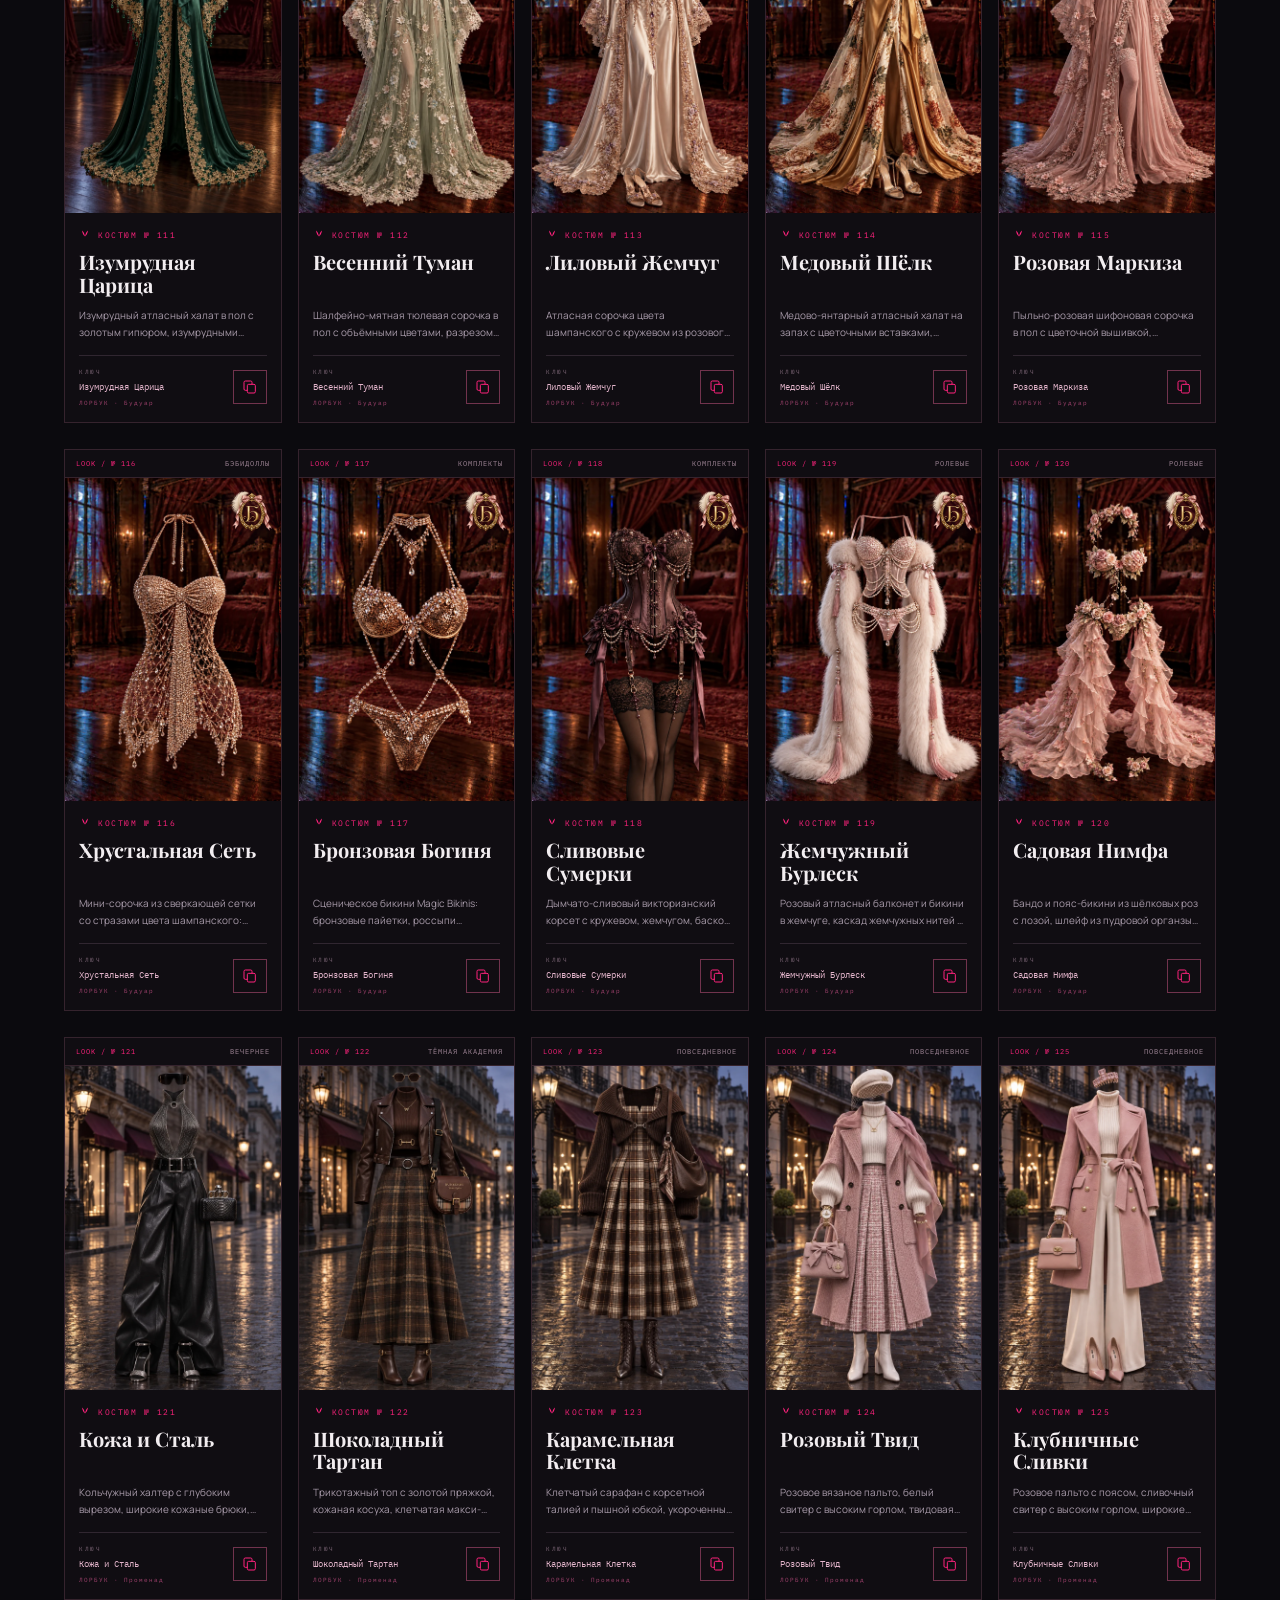
==== commit 751f3b5d: "Add files via upload" ====
--- a/index.html
+++ b/index.html
@@ -2,5 +2,5 @@
 <link rel="apple-touch-icon" href="[data-uri]"><link rel="stylesheet" href="fonts.css"><link rel="stylesheet" href="styles.css"><script src="catalog.js" defer></script><script src="shared.js" defer></script><script src="app.js" defer></script></head><body>
 <div id="app"></div><div id="toast" role="status"></div>
 <dialog id="detail" aria-label="Разворот костюма"><button class="close-dialog" aria-label="Закрыть">×</button><div id="detail-content"></div></dialog>
-<dialog id="help" aria-label="Как использовать ключ костюма"><button class="close-dialog" aria-label="Закрыть">×</button><div class="help-content"><span class="eyebrow">ИНСТРУКЦИЯ / 3 ШАГА</span><h2>Один ключ<br><em>Целый образ</em></h2><ol><li><strong>Выбери костюм</strong><p>Открой разворот: там иллюстрация, подробное описание и точный ключ</p></li><li><strong>Скопируй ключ</strong><p>Название на карточке может быть длиннее ключа. Нужную фразу скопирует кнопка</p></li><li><strong>Впиши его в свою сцену</strong><p>Если в подключённом лорбуке есть запись с этим ключом, описание попадёт в контекст по правилам платформы Indamind AI</p></li></ol><p class="help-note"><strong>Важно:</strong> гардероб оживает только вместе с лорбуком. Подключи к своему персонажу лорбук, указанный на карточке костюма — «Тёмный Гардероб» или «Будуар», — и он узнает каждый наряд по ключу. Без лорбука ключ останется просто словом</p></div></dialog>
+<dialog id="help" aria-label="Как использовать ключ костюма"><button class="close-dialog" aria-label="Закрыть">×</button><div class="help-content"><span class="eyebrow">ИНСТРУКЦИЯ / 3 ШАГА</span><h2>Один ключ<br><em>Целый образ</em></h2><ol><li><strong>Выбери костюм</strong><p>Открой разворот: там иллюстрация, подробное описание и точный ключ</p></li><li><strong>Скопируй ключ</strong><p>Название на карточке может быть длиннее ключа. Нужную фразу скопирует кнопка</p></li><li><strong>Впиши его в свою сцену</strong><p>Если в подключённом лорбуке есть запись с этим ключом, описание попадёт в контекст по правилам платформы Indamind AI</p></li></ol><p class="help-note"><strong>Важно:</strong> гардероб оживает только вместе с лорбуком. Подключи к своему персонажу лорбук, указанный на карточке костюма — «Тёмный Гардероб», «Будуар» или «Променад», — и он узнает каждый наряд по ключу. Без лорбука ключ останется просто словом</p></div></dialog>
 </body></html>
